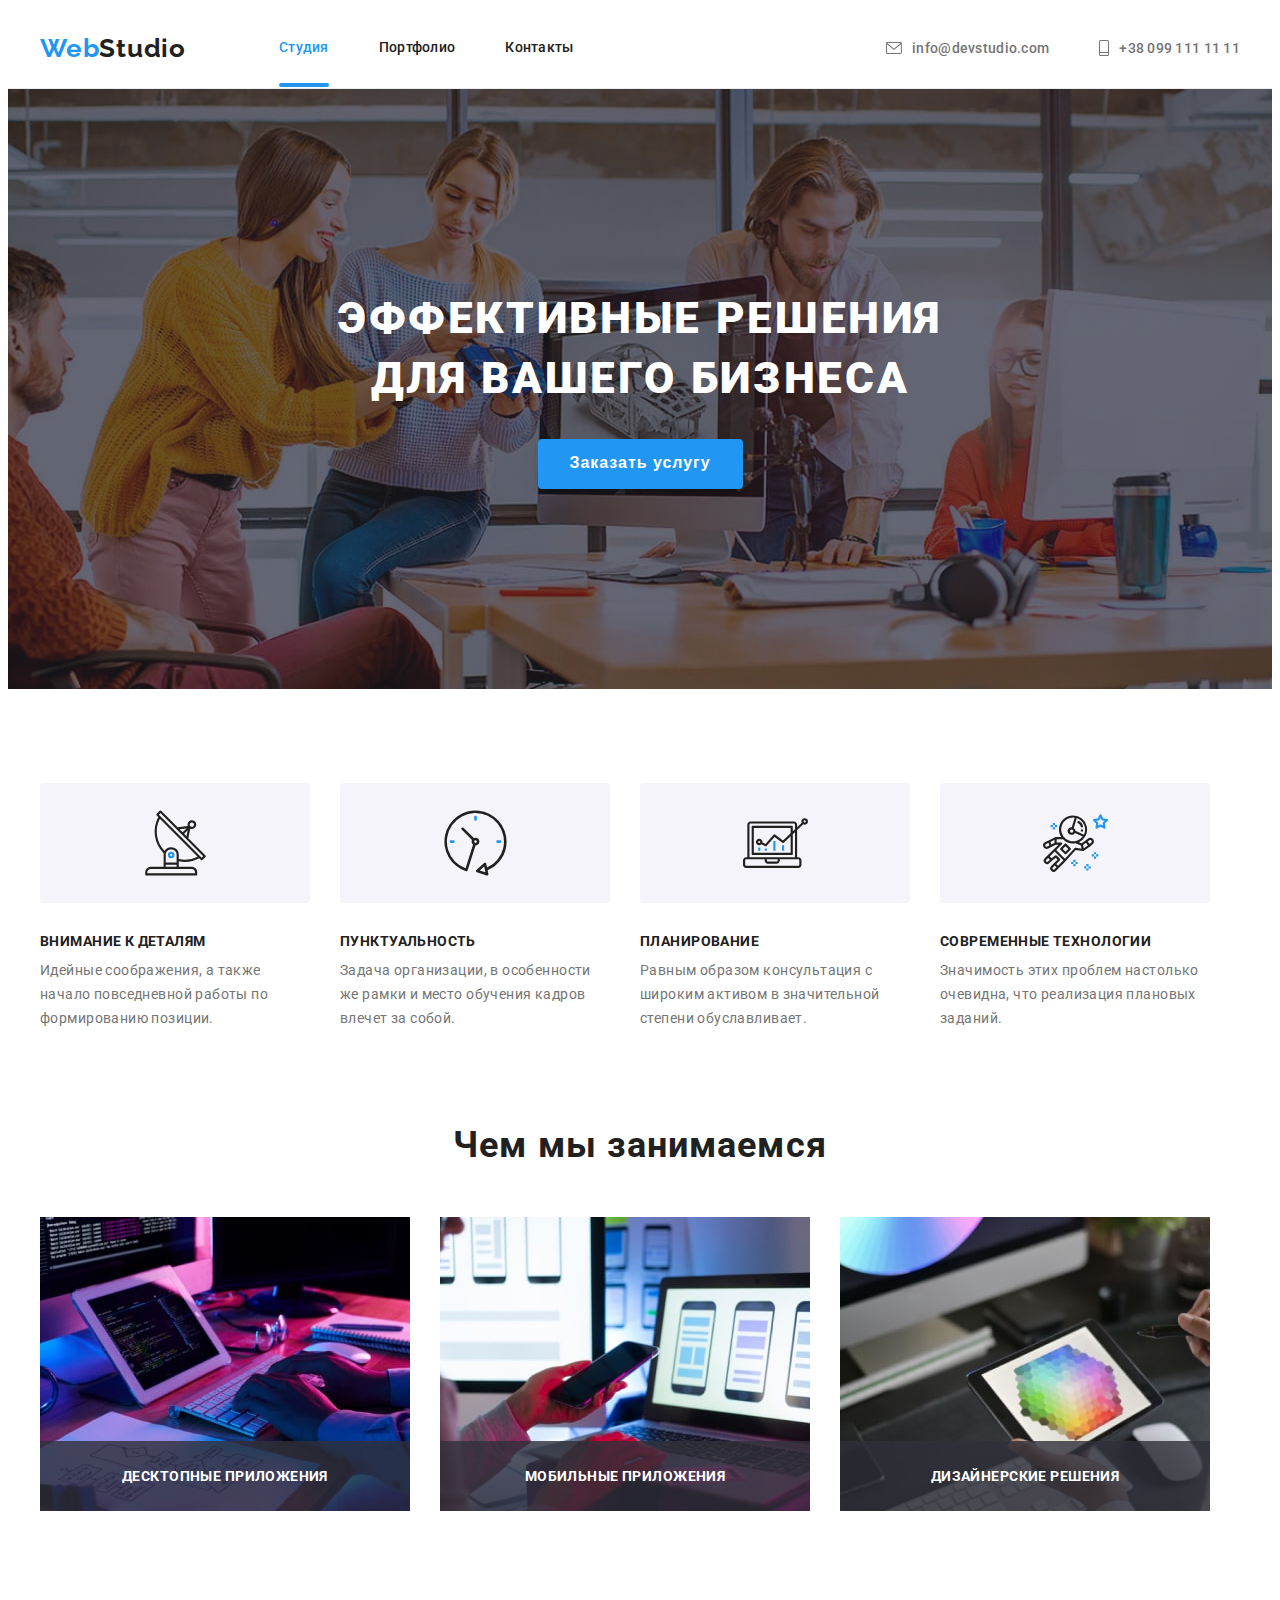
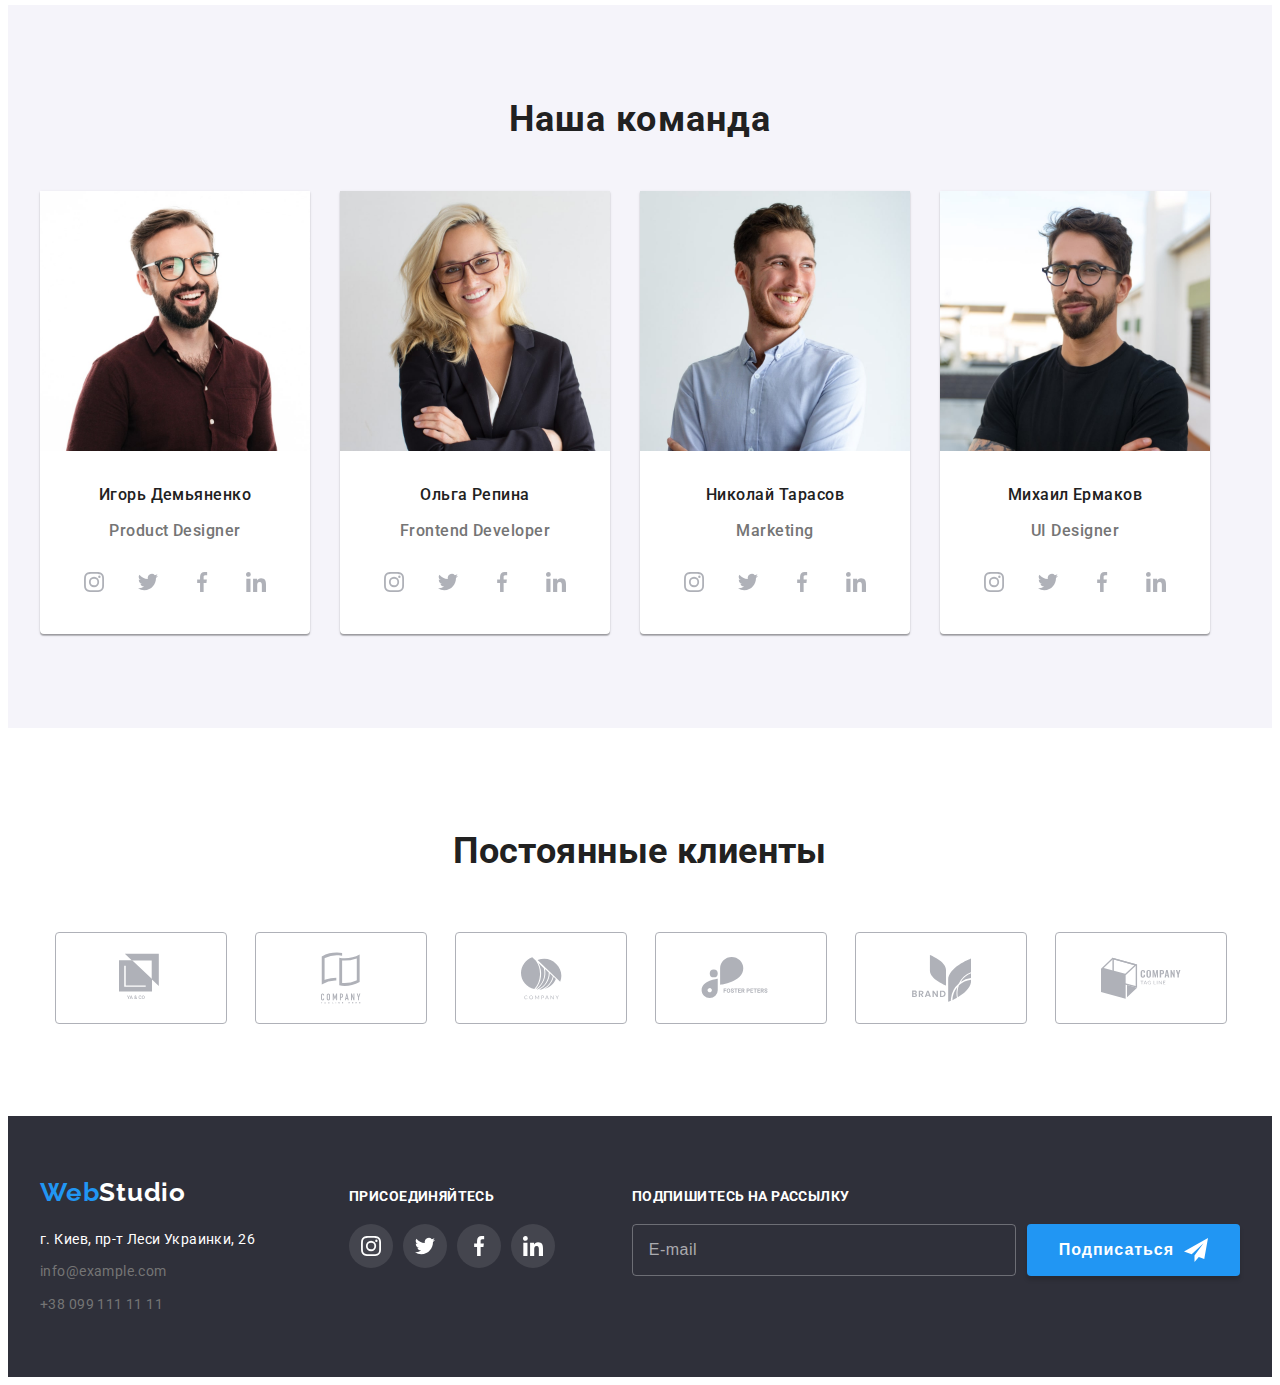
==== index.html @ 2a865096 "Initial commit" ====
<!DOCTYPE html>
<html lang="ru">

<head>
    <meta charset="UTF-8">
    <meta name="viewport" content="width=device-width, initial-scale=1.0">
    <title>WebStudio</title>
    <link rel="icon" type="image/png" href="./img/ico/WebStu.png" />
    <link rel="stylesheet" href="https://cdnjs.cloudflare.com/ajax/libs/modern-normalize/1.0.0/modern-normalize.min.css"
        integrity="sha512-ISS7cAi1PEhQ8jnbJpJZMd29NlhNj4AWYyLOSp2CE/CsHxTCu+r+t0D2yoJudVrd0/8fTVPUVDzY5Tvli75u/g=="
        crossorigin="anonymous" />
    <link rel="preconnect" href="https://fonts.gstatic.com">
    <link
        href="https://fonts.googleapis.com/css2?family=Raleway:wght@700&family=Roboto:wght@400;500;700;900&display=swap"
        rel="stylesheet">
    <!-- <link rel="stylesheet" href="./css/stylex.css"> -->
    <link rel="stylesheet" href="./css/main.min.css">
        
</head>
<body>
    <!--шапка-->
    <header class="header">
        <div class="container">
            <nav class="navigation">
                
                    <a lang="en" class="logotype" href="https://mark4titan.github.io/goit-markup-hw-05/" target="_blank"> <span class="accent">Web</span>Studio</a>
                

                <ul class="navigation-list lists-without-dots">
                    <li class="navigation-list-item"><a class="nav accent" href="index.html"> Студия</a></li>
                    <li class="navigation-list-item"><a class="nav" href="portfolio.html"> Портфолио </a></li>
                    <li class="navigation-list-item"><a class="nav" href="contacts.html">Контакты</a></li>
                </ul>
            </nav>
            
            <ul class="contact-list lists-without-dots">

                <li class="contact-item">
                    <a class="nav contact-list-link" href="mailto:info@devstudio.com">
                    <svg width="16" height="12" class="icon-envelope">
                                    <use href="./img/sprite.svg#envelope"></use>
                                </svg>
                    info@devstudio.com 
                </a> 
                </li>                

                <li class="contact-item">
                    <a class="nav contact-list-link" href="tel:+380991111111">
                    <svg width="10" height="16" class="icon-Vector">
                                    <use href="./img/sprite.svg#Vector"></use>
                                </svg>
                    +38 099 111 11 11 
                    </a> 
                </li>

            </ul>
        </div>
    </header>

    <main>

        <!--hero-->     
            <section class="hero">
                <div class="container">
            
                    <div class="hero-board">
                        <h1 class="hero-title">Эффективные решения<br> для вашего бизнеса</h1>
                        <button class="hero-button" type="button" data-modal-open>Заказать услугу</button>
                    </div>
            
                </div>
            </section>

        <!--benefits-->        
        <section class="section-advantages">
            <div class="container">

             <!-- заголовок-->            
            <h2 class="title-advantages"> преимущества</h2>   

           
            <ul class="advantages-list lists-without-dots">
                <li class="advantages-item">
                    <div class="ico-advantages">
                        <svg width="65" height="70" class="social-list-icon">
                            <use href="./img/sprite.svg#antenna"></use>
                        </svg></div> 
                    <h3 class="advantages-title-item">Внимание к деталям</h3> 
                    <p class="advantages-paragraph-item">Идейные соображения, а также начало повседневной работы по формированию позиции. </p>
                </li>
                <li class="advantages-item">
                    <div class="ico-advantages">
                        <svg width="65" height="70" class="social-list-icon">
                            <use href="./img/sprite.svg#clock"></use>
                        </svg></div> 
                    <h3 class="advantages-title-item">Пунктуальность</h3> 
                    <p class="advantages-paragraph-item">Задача организации, в особенности же рамки и место обучения кадров влечет за собой. </p>
                </li>
                <li class="advantages-item">
                    <div class="ico-advantages">
                        <svg width="65" height="70" class="social-list-icon">
                            <use href="./img/sprite.svg#diagram"></use>
                        </svg></div>    
                    <h3 class="advantages-title-item">Планирование</h3> 
                    <p class="advantages-paragraph-item">Равным образом консультация с широким активом в значительной степени обуславливает. </p>
                </li>
                <li class="advantages-item">
                    <div class="ico-advantages">
                        <svg width="65" height="70" class="social-list-icon">
                            <use href="./img/sprite.svg#astronaut"></use>
                        </svg></div> 
                    <h3 class="advantages-title-item">Современные технологии</h3> 
                    <p class="advantages-paragraph-item">Значимость этих проблем настолько очевидна, что реализация плановых заданий. </p>
                </li>
            </ul>
            </div>
        </section>

        <!--Чем мы занимаемся-->
        <section class="section-do">
            <div class="container">
            <h2  class="title-do do"> Чем мы занимаемся </h2>
            
            <ul class="do-list lists-without-dots">
                
                <li class="do-item"> 
                    <div class="signature">
                        <img class="do-item-img" src="./img/work/box1.jpg" alt="проектирования структуры" width="370" height="294"> 
                            
                        <div class="signature-text">
                            <p class="signature-paragraph">Десктопные приложения</p>
                        </div>
                    </div>
                </li>
                
                <li class="do-item"> 
                    <div class="signature">
                        <img class="do-item-img" src="./img/work/box2.jpg" alt="оптимизация под все платформы" width="370" height="294"> 
                            
                        <div class="signature-text">
                            <p class="signature-paragraph">Мобильные приложения</p>
                        </div>
                    </div>
                </li>
                
                <li class="do-item"> 
                    <div class="signature">
                        <img class="do-item-img" src="./img/work/box3.jpg" alt="подбор стиля" width="370" height="294"> 
                            
                        <div class="signature-text">
                            <p class="signature-paragraph">Дизайнерские решения</p>
                        </div>
                    </div>
                </li>
            </ul>
            </div>
        </section>

        

        <!--команда-->
        <section class="section-team "> 
           <div class="container">
           <h2 class="title-team do"> Наша команда </h2> 
           <ul class="team-list lists-without-dots">
                <li class="team-item"> <img src="./img/supervisors/product-designer.jpg" alt="Игорь Демьяненко" width="270" height="260">
                    <div class="wrapper">
                        <h3 class="text team-title">Игорь Демьяненко</h3> 
                        <p class="text team-paragraph-item"> Product Designer  </p>

                        <ul class="connection-list lists-without-dots">

                                <li class="connection-itam">
                                    <a class="connection-ico" href="#">
                                    <svg width="20" height="20" class="social-list-icon">
                                    <use href="./img/sprite.svg#instagram"></use></svg></a>
                                </li>
                            
                                <li class="connection-itam">
                                    <a class="connection-ico" href="#">
                                    <svg width="20" height="20" class="social-list-icon">
                                    <use href="./img/sprite.svg#twitter"></use></svg></a>
                                </li>
                            
                                <li class="connection-itam">
                                    <a class="connection-ico" href="#">
                                    <svg width="20" height="20" class="social-list-icon">
                                    <use href="./img/sprite.svg#facebook"></use></svg></a>
                                </li>
                            
                                <li class="connection-itam">
                                    <a class="connection-ico" href="#">
                                    <svg width="20" height="20" class="social-list-icon">
                                    <use href="./img/sprite.svg#linkedin"></use></svg></a>
                                </li>

                            </ul>

                    </div>
                </li>
                <li class="team-item"> <img src="./img/supervisors/frontend-developer.jpg" alt="Ольга Репина" width="270" height="260">
                    <div class="wrapper">
                        <h3 class="text team-title">Ольга Репина</h3> 
                        <p class="text team-paragraph-item">Frontend Developer </p>

                        <ul class="connection-list lists-without-dots">

                                <li class="connection-itam">
                                    <a class="connection-ico" href="#">
                                    <svg width="20" height="20" class="social-list-icon">
                                    <use href="./img/sprite.svg#instagram"></use></svg></a>
                                </li>
                            
                                <li class="connection-itam">
                                    <a class="connection-ico" href="#">
                                    <svg width="20" height="20" class="social-list-icon">
                                    <use href="./img/sprite.svg#twitter"></use></svg></a>
                                </li>
                            
                                <li class="connection-itam">
                                    <a class="connection-ico" href="#">
                                    <svg width="20" height="20" class="social-list-icon">
                                    <use href="./img/sprite.svg#facebook"></use></svg></a>
                                </li>
                            
                                <li class="connection-itam">
                                    <a class="connection-ico" href="#">
                                    <svg width="20" height="20" class="social-list-icon">
                                    <use href="./img/sprite.svg#linkedin"></use></svg></a>
                                </li>

                            </ul>
                            
                    </div>
                </li>
                <li class="team-item"> <img src="./img/supervisors/mar-keting.jpg" alt="Николай Тарасов" width="270" height="260">
                    <div class="wrapper">
                        <h3 class="text team-title">Николай Тарасов</h3> 
                        <p class="text team-paragraph-item">Marketing </p>

                        <ul class="connection-list lists-without-dots">

                                <li class="connection-itam">
                                    <a class="connection-ico" href="#">
                                    <svg width="20" height="20" class="social-list-icon">
                                    <use href="./img/sprite.svg#instagram"></use></svg></a>
                                </li>
                            
                                <li class="connection-itam">
                                    <a class="connection-ico" href="#">
                                    <svg width="20" height="20" class="social-list-icon">
                                    <use href="./img/sprite.svg#twitter"></use></svg></a>
                                </li>
                            
                                <li class="connection-itam">
                                    <a class="connection-ico" href="#">
                                    <svg width="20" height="20" class="social-list-icon">
                                    <use href="./img/sprite.svg#facebook"></use></svg></a>
                                </li>
                            
                                <li class="connection-itam">
                                    <a class="connection-ico" href="#">
                                    <svg width="20" height="20" class="social-list-icon">
                                    <use href="./img/sprite.svg#linkedin"></use></svg></a>
                                </li>

                            </ul>
                            
                    </div>
                </li>
                <li class="team-item"> <img src="./img/supervisors/ui-designer.jpg" alt="Михаил Ермаков" width="270" height="260">
                    <div class="wrapper">
                        <h3 class="text team-title">Михаил Ермаков</h3> 
                        <p class="text team-paragraph-item">UI Designer </p>

                        <ul class="connection-list lists-without-dots">

                                <li class="connection-itam">
                                    <a class="connection-ico" href="#">
                                    <svg width="20" height="20" class="social-list-icon">
                                    <use href="./img/sprite.svg#instagram"></use></svg></a>
                                </li>
                            
                                <li class="connection-itam">
                                    <a class="connection-ico" href="#">
                                    <svg width="20" height="20" class="social-list-icon">
                                    <use href="./img/sprite.svg#twitter"></use></svg></a>
                                </li>
                            
                                <li class="connection-itam">
                                    <a class="connection-ico" href="#">
                                    <svg width="20" height="20" class="social-list-icon">
                                    <use href="./img/sprite.svg#facebook"></use></svg></a>
                                </li>
                            
                                <li class="connection-itam">
                                    <a class="connection-ico" href="#">
                                    <svg width="20" height="20" class="social-list-icon">
                                    <use href="./img/sprite.svg#linkedin"></use></svg></a>
                                </li>

                            </ul>
                            
                    </div>
                </li>
           </ul>
        </div>
        </section>
    </main>

    <!-- clients -->
    <section class="clients"> 
        <div class="container">
            <h2 class="container-title">Постоянные клиенты</h2>

            <ul class="container-list lists-without-dots">

                <li class="container-item">
                    <a class="container-link" href="#">
                        <svg width="44" height="50" class="icon-clients">
                            <use href="./img/sprite.svg#logo-1"></use>
                        </svg>
                    </a>
                </li>
                
                <li class="container-item">
                    <a class="container-link" href="#">
                        <svg width="40" height="52" class="icon-clients">
                            <use href="./img/sprite.svg#logo-2"></use>
                        </svg>
                    </a>
                </li>
                
                <li class="container-item">
                    <a class="container-link" href="#">
                        <svg width="41" height="43" class="icon-clients">
                            <use href="./img/sprite.svg#logo-3"></use>
                        </svg>
                    </a>
                </li>
                
                <li class="container-item">
                    <a class="container-link" href="#">
                        <svg width="80" height="42" class="icon-clients">
                            <use href="./img/sprite.svg#logo-4"></use>
                        </svg>
                    </a>
                </li>
                
                <li class="container-item">
                    <a class="container-link" href="#">
                        <svg width="59" height="47" class="icon-clients">
                            <use href="./img/sprite.svg#logo-5"></use>
                        </svg>
                    </a>
                </li>
                
                <li class="container-item">
                    <a class="container-link" href="#">
                        <svg width="80" height="45" class="icon-clients">
                            <use href="./img/sprite.svg#logo-6"></use>
                        </svg>
                    </a>
                </li>
                
            </ul>

        </div>

    </section>

    <!--footer-->
    <footer class="footer">
        <div class="container">
            <div class="footer-container">
            
                <div class="footer-address">
                    <a lang="en" class="logotype footer-logo" href="/" target="_blank"> <span class="accent">Web</span><span
                            class="logotype-footer">Studio</span></a>
                    
            
            
            
                    <address class="address-footer">г. Киев, пр-т Леси Украинки, 26</address>
            
            
                    <ul class="address-list lists-without-dots">
                        <li class="address-contact-item"><a class="link address-contact-link" href="mailto:info@example.com">info@example.com </a> </li>
                        <li class="address-contact-item"><a class="link address-contact-link" href="tel:+380991111111"> +38 099 111 11 11 </a> </li>
                    </ul>
                </div>

                

                <div class="footer-connection">
                    <h3 class="footer-title-connection">присоединяйтесь</h3>

                    <ul class="footer-connection-list lists-without-dots">
                        <li class="footer-connection-itam">
                            <a class="footer-connection-ico" href="#">
                                <svg width="20" height="20" class="social-list-icon">
                                    <use href="./img/sprite.svg#instagram"></use>
                                </svg></a>
                        </li>
                        
                        <li class="footer-connection-itam">
                            <a class="footer-connection-ico" href="#">
                                <svg width="20" height="20" class="social-list-icon">
                                    <use href="./img/sprite.svg#twitter"></use>
                                </svg></a>
                        </li>
                        
                        <li class="footer-connection-itam">
                            <a class="footer-connection-ico" href="#">
                                <svg width="20" height="20" class="social-list-icon">
                                    <use href="./img/sprite.svg#facebook"></use>
                                </svg></a>
                        </li>
                        
                        <li class="footer-connection-itam">
                            <a class="footer-connection-ico" href="#">
                                <svg width="20" height="20" class="social-list-icon">
                                    <use href="./img/sprite.svg#linkedin"></use>
                                </svg></a>
                        </li>

                    </ul>
                </div>

                <!-- submit -->
                <form name="submit-box" class="box-send">
                    <h2 class="submit-text">Подпишитесь на рассылку</h2>
                    <div class="form-box">

                        <input type="email" name="email" id="email" placeholder="E-mail" class="mail-in" required />
                        <label for="email" class="submit-label"></label>

                        <button type="submit" class="button-send">Подписаться
                            <svg width="24" height="24" class="submit-icon">
                                <use href="./img/sprite.svg#icon-send"></use>
                            </svg>
                        </button>

                    </div>
                </form>

                
            </div>
    
        </div>
    </footer>

    <!-- modal -->
    <div class="backdrop is-hidden" data-modal>
        <div class="modal-window">
            <button type="button" class="modal-close" data-modal-close>
                <svg width="18" height="18">
                    <use href="./img/sprite.svg#close-black">
                    </use>
                </svg>
            </button>

            <form name="form-modal" class="form-modal">
                <b class="modal-text">Оставьте свои данные, мы вам перезвоним</b>
                <div class="inputs-data">
                    <input type="text" name="name" id="name" class="form-input" required />
                    <label for="name" class="form-label">Имя</label>
                    <svg width="12" height="12" class="form-ico">
                        <use href="./img/sprite.svg#icon-person"></use>
                    </svg>
                </div>

                <div class="inputs-data">
                    <input type="tel" name="tel" id="tel" class="form-input" required pattern="[0-9]{10,12}"/>
                    <label for="tel" class="form-label">Телефон</label>
                    <svg width="13" height="13" class="form-ico">
                        <use href="./img/sprite.svg#icon-tel-black"></use>
                    </svg>
                </div>

                <div class="inputs-data">
                    <input type="email" name="email-modal" id="email-data" class="form-input" required />
                    <label for="email-data" class="form-label">Почта</label>
                    <svg width="15" height="12" class="form-ico">
                        <use href="./img/sprite.svg#icon-email-black"></use>
                    </svg>
                </div>

                <div class="form-coment">
                    <label for="coment" class="coment-label">Комментарий</label>
                    <textarea name="coment" id="coment" placeholder="Введите текст" class="coment"></textarea>
                </div>

                <div class="form-checkbox">
                    <input type="checkbox" name="consent" id="consent" class="in-checkbox" required />
                    <label for="consent" class="label-checkbox">Соглашаюсь с рассылкой и принимаю
                        <a href="" class="link-consent"> Условия договора</a></label>
                </div>
                
                <button type="submit" class="modal-button">Отправить</button>
            </form>



        </div>
    </div>


   

    <script src="./js/modal.js"></script> 


</body></html>
---- css/stylex.css ----
:root {
  --text-font: "Roboto", sans-serif;
  --title-font: "Raleway", sans-serif;
  --color-font-accent: #2196f3;
  --color-font-normal: #212121;
  --color-font-light: #ffffff;
  --color-font-gray: #757575;
  --bg-footer-color: #2f303a;
  --color-footer-text: rgba(255, 255, 255, 0.6);
  --animation: cubic-bezier(0.4, 0, 0.2, 1);
  --timing-animation: 250ms;
}
/*  */
body {
  font-family: var(--text-font);

  background-color: var(--white-text-bg-color);
  font-family: Roboto, sans-serif;
  letter-spacing: 0.03em;
  font-size: 14px;
  line-height: 1.714;
}

h1,
h2,
h3,
h4,
h5,
h6,
p {
  /* в параграфах і заголовках скидаємо марджен */
  margin: 0;
}

ul,
ol {
  /* в списках скидаємо відступи (зовнішні і внутрішні) */
  margin: 0;
  padding: 0;
}

img {
  /* усі зображення стали блоками */
  display: block;
  max-width: 100%;
  height: auto;
}

.link {
  /* нижня лінія */
  text-decoration: none;
  transition: var(--timing-animation) var(--animation);
}

.address {
  /* скидає італік */
  font-style: normal;
}

.container {
  /* основні параметри контейнера */
  width: 1200px;
  padding-left: 15px;
  padding-right: 15px;

  margin-right: auto;
  margin-left: auto;
}

.lists-without-dots {
  /* вимикає цяточки в списках */
  list-style: none;
}

/* ================== навігація IN ==================*/

.header .container,
.navigation {
  display: flex;
  align-items: center;
  text-align: left;
  justify-content: space-between;
}

.header {
  border-bottom: 1px solid #ececec;
}

.navigation-list .nav {
  transition: color var(--timing-animation) var(--animation);
}

.navigation-list .nav,
.contact-list .nav {
  padding-top: 32px;
  padding-bottom: 32px;
}

.navigation-list,
.contact-list {
  display: flex;
  align-items: center;
}

.contact-list {
  margin-left: auto;
}

.logotype {
  font-family: Raleway, cursive;
  font-family: var(--title-font);
  font-weight: 700;
  font-size: 26px;
  line-height: 1.192;
  letter-spacing: 0.03em;
  text-decoration: none;
  color: var(--color-font-normal);
  margin-right: 93px;
}

.navigation-list-item:not(:last-child) {
  margin-right: 50px;
}

.contact-item:not(:last-child) {
  margin-right: 50px;
}

.nav {
  font-weight: 500;
  font-size: 14px;
  line-height: 1.142;
  letter-spacing: 0.02em;
  text-decoration: none;
  color: var(--color-font-normal);
  transition: var(--timing-animation) var(--animation);
}

.contact-list-link {
  display: flex;
  align-items: center;
  color: var(--color-font-gray);
}

.address-contact-geolocation-link:hover,
.address-contact-geolocation-link:focus {
  color: var(--color-font-accent);
}

.accent {
  color: var(--color-font-accent);
}

.navigation-list .accent::after {
  left: 0;
  bottom: 0;
  content: "";
  display: block;
  width: 100%;
  height: 4px;
  background-color: var(--color-font-accent);
  position: absolute;
  border-radius: 2px;
}

.accent {
  position: relative;
}

.nav:hover,
.nav:focus {
  color: var(--color-font-accent);
}

.icon-envelope,
.icon-Vector {
  fill: currentColor;
  margin-right: 10px;
  display: inline-block;
}

/* ================== навігація OUT ==================*/

/* <!--hero  IN-->*/
.hero {
  background-size: cover;
  background-position: center;
  background-image: linear-gradient(
      rgba(47, 48, 58, 0.4),
      rgba(47, 48, 58, 0.4)
    ),
    url("../img/bg/hero-bg.jpg");
  max-width: 1600px;
  height: 600px;
  margin-left: auto;
  margin-right: auto;
  background-color: var(--bg-footer-color);
  text-align: center;
}

.hero-title {
  color: var(--color-font-light);
  font-weight: 900;
  font-size: 44px;
  text-align: center;
  letter-spacing: 0.06em;
  text-transform: uppercase;
  max-width: 700px;
  margin-bottom: 30px;
  line-height: 1.36;
}

.hero-button,
.button-send,
.modal-button {
  border: none;
  border-radius: 4px;
  padding: 10px 32px;
  min-width: 200px;
  min-height: 50px;
  text-align: center;
  color: var(--color-font-light);
  background-color: var(--color-font-accent);
  box-shadow: 0px 4px 4px rgba(0, 0, 0, 0.15);
  font-weight: 700;
  font-size: 16px;
  line-height: 1.842;
  letter-spacing: 0.06em;
  cursor: pointer;
  border: 1 solid var(--accent-color);

  transition: box-shadow var(--timing-animation) var(--animation);
  transition: color var(--timing-animation) var(--animation);
  transition: background-color var(--timing-animation) var(--animation);
}

.hero-button:hover,
.hero-button:focus,
.button-send:hover,
.button-send:focus,
.modal-button:hover,
.modal-button:focus {
  background: #188ce8;
  box-shadow: 0px 4px 4px rgba(0, 0, 0, 0.15);
  border-radius: 4px;
}
/* <!--hero  OUT-->*/

/*<!--<!--benefits-->  IN-->*/
.ico-advantages {
  border-radius: 4px;
  margin-bottom: 30px;
  background-color: #f5f4fa;
  justify-content: center;
  align-items: center;
  display: flex;
  width: 270px;
  height: 120px;
}

.section-advantages {
  padding-top: 94px;
}

.advantages-list {
  display: flex;
  /* align-items: center; */
  /* margin-left: auto; */
  /* margin-top: 94px; */
}

.advantages-item:not(:last-child) {
  margin-right: 30px;
}

.advantages-item {
  width: 270px;
  /* height: 100px; */
}

.title-advantages {
  font-size: 0px;
}
.advantages-title-item {
  font-weight: 700;
  font-size: 14px;
  line-height: 1.142;
  text-transform: uppercase;
  color: var(--color-font-normal);
  margin-bottom: 10px;
}

.advantages-paragraph-item {
  /* width: 270px; */
  /* height: 75px; */
  color: var(--color-font-gray);

  font-style: normal;
  font-weight: normal;
  font-size: 14px;
  line-height: 1.714;

  letter-spacing: 0.03em;
}

/*<!--<!--benefits-->  OUT-->*/

/*<!--Чем мы занимаемся  IN-->*/

.connection-list {
  display: flex;
  justify-content: center;
  margin-top: 16px;
}

.connection-itam {
  width: 44px;
  height: 44px;
  border-radius: 50%;
}

.connection-ico {
  width: 44px;
  height: 44px;
  border-radius: 50%;
  display: flex;
  align-items: center;
  justify-content: center;
  fill: #afb1b8;

  transition: background-color var(--timing-animation) var(--animation);
}

.connection-itam:not(:last-child) {
  margin-right: 10px;
}

.social-list-icon {
  transition: var(--timing-animation) var(--animation);
}

.connection-ico:hover .social-list-icon,
.connection-ico:focus .social-list-icon {
  fill: var(--color-font-light);
}

.connection-ico:hover,
.connection-ico:focus {
  background-color: var(--color-font-accent);
}

.section-do {
  padding-top: 94px;
  padding-bottom: 94px;
}

.title-do {
  margin-bottom: 50px;
}
/*  */
.do-list {
  display: flex;
  align-items: center;
}

.title-team {
  margin-bottom: 50px;
}

.do {
  font-weight: 700;
  font-size: 36px;
  text-align: center;
  letter-spacing: 0.03em;
  color: var(--color-font-normal);
  margin-bottom: 50px;
  line-height: 1.16;
}

.do-item:not(:last-child) {
  margin-right: 30px;
}
.signature {
  position: relative;
}

.signature-text {
  position: absolute;
  width: 100%;
  bottom: 0;
  text-align: center;
  padding: 27px 0;
  background: rgba(47, 48, 58, 0.8);
}

.signature-paragraph {
  margin-bottom: 0;
  line-height: 16px;
  text-align: center;
  font-weight: 700;
  color: var(--color-font-light);
  text-transform: uppercase;
}

.section-team {
  background-color: #f5f4fa;
  padding-top: 94px;
  padding-bottom: 94px;
}

.team-title,
.team-paragraph-item {
  text-align: center;
}

.team-list {
  display: flex;
  flex-wrap: wrap;
}

.team-item:not(:last-child) {
  align-items: center;
  margin-right: 30px;
}

.team-item {
  box-shadow: 0px 1px 3px rgba(0, 0, 0, 0.12), 0px 1px 1px rgba(0, 0, 0, 0.14),
    0px 2px 1px rgba(0, 0, 0, 0.2);
  border-radius: 0px 0px 4px 4px;
  width: 270px;
  background-color: var(--color-font-light);
}

.wrapper {
  padding: 30px 0;
  text-align: center;
}

.text {
  font-weight: 500;
  font-size: 16px;
  letter-spacing: 0.03em;
}

.team-title {
  color: var(--color-font-normal);
}

.team-paragraph-item {
  color: var(--color-font-gray);
  margin-top: 9px;
}

/*<!--Чем мы занимаемся  OUT-->*/

/*<!--Filters IN-->*/
.list-button {
  margin-bottom: 50px;
  display: flex;
  justify-content: center;
}

.button-caption {
  border: none;
  padding: 6px 22px;
  border-radius: 4px;
  font-family: inherit;
  font-weight: 500;
  font-size: 16px;
  line-height: 1.625;
  letter-spacing: inherit;
  color: var(--title-font);
  background-color: #f5f4fa;
  cursor: pointer;

  transition: background-color var(--timing-animation) var(--animation),
    color var(--timing-animation) var(--animation),
    box-shadow var(--timing-animation) var(--animation);
}

.button-caption:hover,
.button-caption:focus {
  border: none;
  color: var(--color-font-light);
  background-color: var(--color-font-accent);

  box-shadow: 0px 3px 1px rgba(0, 0, 0, 0.1), 0px 1px 2px rgba(0, 0, 0, 0.08),
    0px 2px 2px rgba(0, 0, 0, 0.12);
}

.button-caption-items:not(:last-child) {
  margin-right: 8px;
}

.models-lis {
  display: flex;
  flex-wrap: wrap;
}

.models-title-item {
  font-weight: 700;
  font-size: 18px;
  line-height: 2;
  letter-spacing: 0.06em;
  color: var(--color-font-normal);
  margin-bottom: 4px;
}

.models-paragraph-item {
  font-weight: 400;
  font-size: 16px;
  line-height: 1.875;
  letter-spacing: 0.03em;
  color: var(--color-font-gray);
  margin: 0;
}

.href-item {
  font-weight: 700;
  font-size: 18px;
  letter-spacing: 0.06em;
  text-decoration: none;
  color: var(--color-font-normal);
  /* background-color: violet; */
  border: 1px solid #eeeeee;
}

.href-item:focus,
.href-item:hover {
  box-shadow: 0px 1px 1px rgba(0, 0, 0, 0.12), 0px 4px 4px rgba(0, 0, 0, 0.06),
    1px 4px 6px rgba(0, 0, 0, 0.16);
}

.models-box {
  position: relative;
  overflow: hidden;
}

.text-paragraf {
  font-size: 18px;
  line-height: 1.556;
  color: #ffffff;
}

.text-slider {
  position: absolute;
  transition: transform var(--timing-animation) var(--animation);
  transform: translateY(100%);
  z-index: -1;

  top: 0;
  left: 0;
  width: 100%;
  height: 100%;
  padding: 63px 24px;

  background: rgba(33, 150, 243, 0.9);
}

.models-list {
  display: flex;
  flex-wrap: wrap;
}

.models-item {
  display: flex;
  /* border: 1px solid #eeeeee; */
  width: 370px;
  margin-right: 30px;
  margin-bottom: 30px;
  background: var(--color-font-light);
  box-sizing: border-box;

  transition: box-shadow var(--timing-animation) var(--animation);
}

.models-item:nth-child(3n + 3) {
  margin-right: 0;
}

.models-item:nth-last-child(n + 4) {
  margin-bottom: 30px;
}

.href-item:hover .text-slider,
.href-item:focus .text-slider {
  transform: translateY(0);
  z-index: 1;
}

.text-card {
  padding: 20px 24px;
}

.clients .container {
  padding: 94px 0px;
}

.container-title {
  margin-bottom: 50px;
  color: var(--color-font-normal);
  font-weight: 700;
  font-size: 36px;
  line-height: 1.16;
  text-align: center;
}

.container-list {
  display: flex;
  justify-content: center;
}

.container-item:not(:last-child) {
  margin-right: 30px;
}

.container-item {
  width: 170px;
  height: 90px;
}

.container-link {
  border: 1px solid #afb1b8;
  border-radius: 4px;
  align-items: center;
  justify-content: center;
  display: flex;
  width: 100%;
  height: 100%;
  fill: #afb1b8;
  transition: fill var(--timing-animation) var(--animation);
}

.container-link:hover,
.container-link:focus,
.modal-close:hover,
.modal-close:focus {
  fill: var(--color-font-accent);
  border-color: var(--color-font-accent);
}

/*<!--Filters  OUT-->*/

/*<!--footer IN-->*/
.address-footer {
  margin-bottom: 8px;
  color: var(--color-font-light);
  font-weight: 400;
  font-style: normal;
}

.footer-contact {
  margin-right: 70px;
}

.filters-section {
  padding-top: 94px;
  padding-bottom: 94px;
}

.logotype-footer {
  color: var(--color-font-light);
}

.hero-board {
  padding: 200px 252px;
  text-align: center;
}

.contact {
  font-weight: 500;
  font-style: normal;
}

.address-contact-geolocation-link {
  color: var(--color-font-light);
  font-style: normal;
}

.address-contact-geolocation-link:focus {
  color: var(--color-font-accent);
}

.footer {
  border-top: 1px solid var(--bg-footer-color);
  background-color: var(--bg-footer-color);
  padding-bottom: 60px;
  padding-top: 60px;
}

.footer-container {
  display: flex;
  align-items: baseline;
}

.footer-logo {
  display: inline-block;
  margin-bottom: 20px;
}

.address-contact-link {
  font-weight: normal;
  color: var(--color-font-gray);
  padding: 0;
  display: inline-block;
  transition: var(--timing-animation) var(--animation);
}

.address-contact-link:hover,
.address-contact-link:focus {
  color: var(--color-font-accent);
}

.address-list .address-contact-item + .address-contact-item {
  margin-top: 9px;
}

.footer-address {
  margin-right: 70px;
}

.footer-title-connection {
  margin-bottom: 20px;
  font-weight: 700;
  color: var(--color-font-light);
  font-size: 14px;
  line-height: 1.142;
  letter-spacing: 0.03em;
  text-transform: uppercase;
}

.footer-connection-list {
  display: flex;
  justify-content: center;
}

.footer-connection-itam:not(:last-child) {
  margin-right: 10px;
}

.footer-connection-itam {
  width: 44px;
  height: 44px;
}

.footer-connection-ico {
  align-items: center;
  justify-content: center;
  background: rgba(255, 255, 255, 0.1);
  display: flex;
  border-radius: 50%;
  fill: var(--color-font-light);
  width: 100%;
  height: 100%;
  transition: var(--timing-animation) var(--animation);
}

.footer-connection-ico:hover,
.footer-connection-ico:focus {
  background-color: var(--color-font-accent);
}

/*<!--footer OUT-->*/

/* <!-- modal IN --> */
.backdrop {
  position: fixed;
  top: 0;
  left: 0;
  width: 100%;
  height: 100%;
  background-color: rgba(0, 0, 0, 0.2);
  transition: all var(--timing-animation) var(--animation);
}

.is-hidden {
  opacity: 0;
  visibility: hidden;
  pointer-events: none;
}

.modal-window {
  position: absolute;
  min-width: 528px;
  min-height: 581px;
  left: 50%;
  top: 50%;
  transform: translate(-50%, -50%);
  background: var(--color-font-light);
  box-shadow: 0px 1px 3px rgba(0, 0, 0, 0.12), 0px 1px 1px rgba(0, 0, 0, 0.14),
    0px 2px 1px rgba(0, 0, 0, 0.2);
  border-radius: 4px;

  transition: all var(--timing-animation) var(--animation);
  transform: translate(-50%, -50%) scale(1);
}

.is-hidden .modal-window {
  transform: translate(-50%, -50%) scale(0.6);
}

.modal-close {
  display: flex;
  align-items: center;
  position: absolute;
  top: 8px;
  right: 8px;
  width: 30px;
  height: 30px;
  background: transparent;
  border: 1px solid rgba(0, 0, 0, 0.1);
  border-radius: 50%;
  cursor: pointer;

  border-color: rgba(0, 0, 0, 0.1);

  transition: all var(--timing-animation) var(--animation);
}

.form-modal {
  padding: 40px;
}

.form-modal .inputs-data {
  position: relative;
}

.inputs-data {
  margin-bottom: 28px;
}

.modal-text {
  font-weight: bold;
  font-size: 20px;
  line-height: 1.15;
  text-align: center;
  letter-spacing: 0.03em;
  color: var(--color-font-normal);
  display: block;
  margin-bottom: 30px;
}

.modal-text {
  margin-bottom: 28px;
}

.form-input,
.coment {
  width: 100%;
  height: 40px;
  border: 1px solid rgba(33, 33, 33, 0.2);
  border-radius: 4px;
}

.form-input {
  position: relative;
  padding-left: 42px;
  transition: border var(--timing-animation) var(--animation);
}

.form-input:focus,
.coment:focus {
  outline: none;
  border: 1px solid var(--color-font-accent);
}

.form-input,
.coment {
  width: 100%;
  height: 40px;
  border: 1px solid rgba(33, 33, 33, 0.2);
  border-radius: 4px;
}

.form-input:focus ~ .form-ico {
  fill: var(--color-font-accent);
}

.form-ico {
  position: absolute;
  top: 50%;
  left: 15px;
  transform: translateY(-50%);
}

.form-label,
.coment-label {
  position: absolute;
  top: 0;
  left: 0;
  transform: translateY(-18px);
  font-weight: normal;
  font-size: 12px;
  line-height: 1.167;
  letter-spacing: 0.01em;
}

.form-coment {
  position: relative;
  margin-bottom: 20px;
}

.coment {
  height: 120px;
  resize: none;
  padding: 12px 16px;
  transition: border var(--timing-animation) var(--animation);
}

.coment::placeholder {
  font-weight: normal;
  font-size: 14px;
  line-height: 1.14;
  letter-spacing: 0.01em;
  color: rgba(117, 117, 117, 0.5);
}

.form-checkbox {
  position: relative;
  display: flex;
  align-items: center;
  margin-bottom: 30px;
}

.in-checkbox {
  position: absolute !important;
  clip: rect(1px 1px 1px 1px);
  clip: rect(1px, 1px, 1px, 1px);
  padding: 0 !important;
  border: 0 !important;
  height: 1px !important;
  width: 1px !important;
  overflow: hidden;
}

.label-checkbox {
  display: inline-block;
  font-weight: normal;
  font-size: 14px;
  line-height: 1.71;
  letter-spacing: 0.03em;
  margin-left: 35px;
}

.label-checkbox::after {
  position: absolute;
  top: 50%;
  left: 13px;
  transform: translateY(-50%);
  content: "";
  display: inline-block;
  width: 16px;
  height: 15px;
  border: 2px solid var(--color-font-normal);
  border-radius: 2px;
  transition: all var(--timing-animation) var(--animation);
}

.in-checkbox:checked + .label-checkbox::after {
  border-color: var(--color-font-accent);
  background-color: var(--color-font-accent);
  background-image: url(../img/ico/check.svg);
  background-size: contain;
  background-position: center;
  background-origin: border-box;
}

.in-checkbox:checked:focus + .label-checkbox::after {
  box-shadow: 0px 1px 3px rgba(0, 0, 0, 0.12), 0px 1px 1px rgba(0, 0, 0, 0.14),
    0px 2px 1px rgba(0, 0, 0, 0.2);
}

.in-checkbox:focus:not(:checked) + .label-checkbox::after {
  border-color: var(--color-font-accent);
}

.link-consent {
  margin-top: 0;
  margin-bottom: 0;
  font-style: normal;
  color: var(--color-font-accent);
}

.modal-button {
  display: flex;
  margin-left: auto;
  margin-right: auto;
}
.modal-button:hover,
.modal-button:focus {
  box-shadow: 0px 1px 3px rgba(0, 0, 0, 0.12), 0px 1px 1px rgba(0, 0, 0, 0.14),
    0px 2px 1px rgba(0, 0, 0, 0.2);
}

/* <!-- modal Out --> */

/*  <!-- submit IN --> */
.box-send {
  margin-left: auto;
}

.box-send .form-box {
  display: flex;
  position: relative;
}

.submit-text {
  margin-bottom: 20px;
  margin-top: 0px;
  font-weight: bold;
  font-size: 14px;
  line-height: 1.14;
  letter-spacing: 0.03em;
  text-transform: uppercase;
  color: var(--color-font-light);
}

.mail-in {
  padding: 15px 16px;
  margin-right: 11px;
  width: 350px;
  border: 1px solid rgba(255, 255, 255, 0.3);
  border-radius: 4px;
  background-color: transparent;
  color: var(--color-font-light);
  font-weight: normal;
  font-size: 16px;
  line-height: 1.25;
  transition: box-shadow var(--timing-animation) var(--animation);
}

.mail-in:hover,
.mail-in:focus {
  border: 1px solid var(--color-font-accent);
}

.button-send {
  display: flex;
  align-items: center;
  justify-content: center;
}

.submit-icon {
  margin-left: 10px;
  fill: var(--color-font-light);
}

/* .mail-in:focus,
.button-send:focus {
  box-shadow: 0px 4px 4px rgba(0, 0, 0, 0.15);
} */

.mail-in::placeholder {
  font-weight: normal;
  font-size: 16px;
  line-height: 1.25;
  letter-spacing: 0.03em;
  color: rgba(255, 255, 255, 0.6);
}

.modal-button {
  padding: 10px 55px;
}

.button-mailing {
  display: flex;
  padding: 10px 28px;

  align-items: center;
  justify-content: center;
  transition: box-shadow var(--timing-animation) var(--animation);
}

/*  <!-- submit OUT -->*/

.mail-in:-webkit-autofill,
.mail-in:-webkit-autofill:hover,
.mail-in:-webkit-autofill:focus {
  border: 1px solid var(--color-font-accent);
  -webkit-text-fill-color: var(--color-font-light);
  transition: background-color 5000s ease-in-out 0s;
  color: #275b6b;
}
---- css/main.min.css ----
:root{--text-font: "Roboto", sans-serif;--title-font: "Raleway", sans-serif;--color-font-accent: #2196f3;--color-font-normal: #212121;--color-font-light: #ffffff;--color-font-gray: #757575;--bg-footer-color: #2f303a;--color-footer-text: rgba(255, 255, 255, 0.6);--animation: cubic-bezier(0.4, 0, 0.2, 1);--timing-animation: 250ms}body{font-family:var(--text-font);background-color:var(--white-text-bg-color);font-family:Roboto, sans-serif;letter-spacing:0.03em;font-size:14px;line-height:1.714}h1,h2,h3,h4,h5,h6,p{margin:0}ul,ol{margin:0;padding:0}img{display:block;max-width:100%;height:auto}.link{text-decoration:none;-webkit-transition:var(--timing-animation) var(--animation);transition:var(--timing-animation) var(--animation)}.address{font-style:normal}.container{width:1200px;padding-left:15px;padding-right:15px;margin-right:auto;margin-left:auto}.lists-without-dots{list-style:none}.header .container,.navigation{display:-webkit-box;display:-ms-flexbox;display:flex;-webkit-box-pack:center;-ms-flex-pack:center;justify-content:center;text-align:left;-webkit-box-pack:justify;-ms-flex-pack:justify;justify-content:space-between;-webkit-box-align:center;-ms-flex-align:center;align-items:center}.clients .container{padding:94px 0px}.container-title{margin-bottom:50px;color:var(--color-font-normal);font-size:36px;font-weight:700;line-height:1.666;text-align:center}.container-list{display:-webkit-box;display:-ms-flexbox;display:flex;-webkit-box-pack:center;-ms-flex-pack:center;justify-content:center}.container-link{border:1px solid #afb1b8;border-radius:4px;-webkit-box-align:center;-ms-flex-align:center;align-items:center;display:-webkit-box;display:-ms-flexbox;display:flex;-webkit-box-pack:center;-ms-flex-pack:center;justify-content:center;width:100%;height:100%;fill:#afb1b8;-webkit-transition:fill var(--timing-animation) var(--animation);transition:fill var(--timing-animation) var(--animation)}.container-link:hover,.container-link:focus{fill:var(--color-font-accent);border-color:var(--color-font-accent)}.header{border-bottom:1px solid #ececec}.navigation-list .nav{-webkit-transition:color var(--timing-animation) var(--animation);transition:color var(--timing-animation) var(--animation)}.navigation-list .nav,.contact-list .nav{padding-top:32px;padding-bottom:32px}.navigation-list,.contact-list{display:-webkit-box;display:-ms-flexbox;display:flex;-webkit-box-align:center;-ms-flex-align:center;align-items:center}.nav{font-size:14px;font-weight:500;line-height:1.142;letter-spacing:0.02em;text-decoration:none;color:var(--color-font-normal);-webkit-transition:var(--timing-animation) var(--animation);transition:var(--timing-animation) var(--animation)}.nav:hover,.nav:focus{color:var(--color-font-accent)}.navigation-list .accent::after{left:0;bottom:0;content:"";display:block;width:100%;height:4px;background-color:var(--color-font-accent);position:absolute;border-radius:2px}.icon-envelope,.icon-Vector{fill:currentColor;margin-right:10px;display:inline-block}.hero{background-size:cover;background-position:center;background-image:-webkit-gradient(linear, left top, left bottom, from(rgba(47,48,58,0.4)), to(rgba(47,48,58,0.4))),url("../img/bg/hero-bg.jpg");background-image:linear-gradient(rgba(47,48,58,0.4), rgba(47,48,58,0.4)),url("../img/bg/hero-bg.jpg");max-width:1600px;height:600px;margin-left:auto;margin-right:auto;background-color:var(--bg-footer-color);text-align:center}.hero-title{color:var(--color-font-light);font-size:44px;font-weight:900;line-height:1.36;text-align:center;letter-spacing:0.06em;text-transform:uppercase;max-width:700px;margin-bottom:30px}.hero-board{padding:200px 252px;text-align:center}.ico-advantages{border-radius:4px;margin-bottom:30px;background-color:#f5f4fa;display:-webkit-box;display:-ms-flexbox;display:flex;-webkit-box-pack:center;-ms-flex-pack:center;justify-content:center;-webkit-box-align:center;-ms-flex-align:center;align-items:center;width:270px;height:120px}.section-advantages{padding-top:94px}.advantages-list{display:-webkit-box;display:-ms-flexbox;display:flex}.advantages-item{width:270px}.advantages-item:not(:last-child){margin-right:30px}.title-advantages{font-size:0px}.advantages-title-item{font-size:14px;font-weight:700;line-height:1.142;text-transform:uppercase;color:var(--color-font-normal);margin-bottom:10px}.advantages-paragraph-item{color:var(--color-font-gray);font-style:normal;font-weight:normal;font-size:14px;line-height:1.714;letter-spacing:0.03em}.connection-list{display:-webkit-box;display:-ms-flexbox;display:flex;-webkit-box-pack:center;-ms-flex-pack:center;justify-content:center;margin-top:16px}.connection-itam{width:44px;height:44px;border-radius:50%}.connection-itam:not(:last-child){margin-right:10px}.connection-ico{width:44px;height:44px;border-radius:50%;display:-webkit-box;display:-ms-flexbox;display:flex;-webkit-box-pack:center;-ms-flex-pack:center;justify-content:center;-webkit-box-align:center;-ms-flex-align:center;align-items:center;fill:#afb1b8;-webkit-transition:background-color var(--timing-animation) var(--animation);transition:background-color var(--timing-animation) var(--animation)}.connection-ico:hover .social-list-icon,.connection-ico:focus .social-list-icon{fill:var(--color-font-light)}.connection-ico:hover,.connection-ico:focus{background-color:var(--color-font-accent)}.social-list-icon{-webkit-transition:var(--timing-animation) var(--animation);transition:var(--timing-animation) var(--animation)}.contact-list{margin-left:auto}.navigation-list-item:not(:last-child){margin-right:50px}.contact-item:not(:last-child){margin-right:50px}.contact-list-link{display:-webkit-box;display:-ms-flexbox;display:flex;-webkit-box-align:center;-ms-flex-align:center;align-items:center;color:var(--color-font-gray)}.section-do{padding-top:94px;padding-bottom:94px}.title-do{margin-bottom:50px}.do-list{display:-webkit-box;display:-ms-flexbox;display:flex;-webkit-box-align:center;-ms-flex-align:center;align-items:center}.title-team{margin-bottom:50px}.do{font-size:36px;font-weight:700;line-height:1.162;text-align:center;letter-spacing:0.03em;color:var(--color-font-normal);margin-bottom:50px}.do-item:not(:last-child){margin-right:30px}.signature{position:relative}.signature-text{position:absolute;width:100%;bottom:0;text-align:center;padding:27px 0;background:rgba(47,48,58,0.8)}.signature-paragraph{margin-bottom:0;line-height:16px;text-align:center;font-weight:700;color:var(--color-font-light);text-transform:uppercase}.section-team{background-color:#f5f4fa;padding-top:94px;padding-bottom:94px}.team-title,.team-paragraph-item{text-align:center}.team-list{display:-webkit-box;display:-ms-flexbox;display:flex;-ms-flex-wrap:wrap;flex-wrap:wrap}.team-item{-webkit-box-shadow:0px 1px 3px rgba(0,0,0,0.12),0px 1px 1px rgba(0,0,0,0.14),0px 2px 1px rgba(0,0,0,0.2);box-shadow:0px 1px 3px rgba(0,0,0,0.12),0px 1px 1px rgba(0,0,0,0.14),0px 2px 1px rgba(0,0,0,0.2);border-radius:0px 0px 4px 4px;width:270px;background-color:var(--color-font-light)}.team-item:not(:last-child){-webkit-box-align:center;-ms-flex-align:center;align-items:center;margin-right:30px}.team-title{color:var(--color-font-normal)}.team-paragraph-item{color:var(--color-font-gray);margin-top:9px}.wrapper{padding:30px 0;text-align:center}.text{font-weight:500;font-size:16px;letter-spacing:0.03em}.models-lis{display:-webkit-box;display:-ms-flexbox;display:flex;-ms-flex-wrap:wrap;flex-wrap:wrap}.models-title-item{font-weight:700;font-size:18px;line-height:2;letter-spacing:0.06em;color:var(--color-font-normal);margin-bottom:4px}.models-paragraph-item{font-size:16px;font-weight:400;line-height:1.875;letter-spacing:0.03em;color:var(--color-font-gray);margin:0}.models-box{position:relative;overflow:hidden}.models-list{display:-webkit-box;display:-ms-flexbox;display:flex;-ms-flex-wrap:wrap;flex-wrap:wrap}.models-item{display:-webkit-box;display:-ms-flexbox;display:flex;width:370px;margin-right:30px;margin-bottom:30px;background:var(--color-font-light);-webkit-box-sizing:border-box;box-sizing:border-box;-webkit-transition:-webkit-box-shadow var(--timing-animation) var(--animation);transition:-webkit-box-shadow var(--timing-animation) var(--animation);transition:box-shadow var(--timing-animation) var(--animation);transition:box-shadow var(--timing-animation) var(--animation), -webkit-box-shadow var(--timing-animation) var(--animation)}.models-item:nth-child(3n+3){margin-right:0}.models-item:nth-last-child(n+4){margin-bottom:30px}.href-item{font-weight:700;font-size:18px;letter-spacing:0.06em;text-decoration:none;color:var(--color-font-normal);border:1px solid #eeeeee}.href-item:focus,.href-item:hover{-webkit-box-shadow:0px 1px 1px rgba(0,0,0,0.12),0px 4px 4px rgba(0,0,0,0.06),1px 4px 6px rgba(0,0,0,0.16);box-shadow:0px 1px 1px rgba(0,0,0,0.12),0px 4px 4px rgba(0,0,0,0.06),1px 4px 6px rgba(0,0,0,0.16)}.href-item:hover .text-slider,.href-item:focus .text-slider{-webkit-transform:translateY(0);transform:translateY(0);z-index:1}.container-item{width:170px;height:90px}.container-item:not(:last-child){margin-right:30px}.text-paragraf{font-size:18px;line-height:1.556;color:#ffffff}.text-slider{position:absolute;-webkit-transition:-webkit-transform var(--timing-animation) var(--animation);transition:-webkit-transform var(--timing-animation) var(--animation);transition:transform var(--timing-animation) var(--animation);transition:transform var(--timing-animation) var(--animation), -webkit-transform var(--timing-animation) var(--animation);-webkit-transform:translateY(100%);transform:translateY(100%);z-index:-1;top:0;left:0;width:100%;height:100%;padding:63px 24px;background:rgba(33,150,243,0.9)}.text-card{padding:20px 24px}.address-footer{margin-bottom:8px;color:var(--color-font-light);font-weight:400;font-style:normal}.footer-contact{margin-right:70px}.logotype-footer{color:var(--color-font-light)}.contact{font-weight:500;font-style:normal}.address-contact-geolocation-link{color:var(--color-font-light);font-style:normal}.address-contact-geolocation-link:hover,.address-contact-geolocation-link:focus{color:var(--color-font-accent)}.footer{border-top:1px solid var(--bg-footer-color);background-color:var(--bg-footer-color);padding-bottom:60px;padding-top:60px}.footer-container{display:-webkit-box;display:-ms-flexbox;display:flex;-webkit-box-align:baseline;-ms-flex-align:baseline;align-items:baseline}.footer-logo{display:inline-block;margin-bottom:20px}.address-contact-link{font-weight:normal;color:var(--color-font-gray);padding:0;display:inline-block;-webkit-transition:var(--timing-animation) var(--animation);transition:var(--timing-animation) var(--animation)}.address-contact-link:hover,.address-contact-link:focus{color:var(--color-font-accent)}.address-list .address-contact-item+.address-contact-item{margin-top:9px}.footer-address{margin-right:70px}.footer-title-connection{font-size:14px;font-weight:700;line-height:1.142;margin-bottom:20px;color:var(--color-font-light);letter-spacing:0.03em;text-transform:uppercase}.accent{color:var(--color-font-accent);position:relative}.logotype{font-family:Raleway, cursive;font-family:var(--title-font);font-size:26px;font-weight:700;line-height:1.192;letter-spacing:0.03em;text-decoration:none;color:var(--color-font-normal);margin-right:93px}.hero-button,.button-send,.modal-button{border:none;border-radius:4px;padding:10px 32px;min-width:200px;min-height:50px;text-align:center;color:var(--color-font-light);background-color:var(--color-font-accent);-webkit-box-shadow:0px 4px 4px rgba(0,0,0,0.15);box-shadow:0px 4px 4px rgba(0,0,0,0.15);font-size:16px;font-weight:700;line-height:1.187;letter-spacing:0.06em;cursor:pointer;border:1 solid var(--accent-color);-webkit-transition:-webkit-box-shadow var(--timing-animation) var(--animation);transition:-webkit-box-shadow var(--timing-animation) var(--animation);transition:box-shadow var(--timing-animation) var(--animation);transition:box-shadow var(--timing-animation) var(--animation), -webkit-box-shadow var(--timing-animation) var(--animation);-webkit-transition:color var(--timing-animation) var(--animation);transition:color var(--timing-animation) var(--animation);-webkit-transition:background-color var(--timing-animation) var(--animation);transition:background-color var(--timing-animation) var(--animation)}.hero-button:hover,.hero-button:focus,.button-send:hover,.button-send:focus,.modal-button:hover,.modal-button:focus{background:#188ce8;-webkit-box-shadow:0px 4px 4px rgba(0,0,0,0.15);box-shadow:0px 4px 4px rgba(0,0,0,0.15);border-radius:4px}.list-button{margin-bottom:50px;display:-webkit-box;display:-ms-flexbox;display:flex;-webkit-box-pack:center;-ms-flex-pack:center;justify-content:center}.button-caption{border:none;padding:6px 22px;border-radius:4px;font-family:inherit;font-size:16px;font-weight:500;line-height:1.162;letter-spacing:inherit;color:var(--title-font);background-color:#f5f4fa;cursor:pointer;-webkit-transition:background-color var(--timing-animation) var(--animation),color var(--timing-animation) var(--animation),-webkit-box-shadow var(--timing-animation) var(--animation);transition:background-color var(--timing-animation) var(--animation),color var(--timing-animation) var(--animation),-webkit-box-shadow var(--timing-animation) var(--animation);transition:background-color var(--timing-animation) var(--animation),color var(--timing-animation) var(--animation),box-shadow var(--timing-animation) var(--animation);transition:background-color var(--timing-animation) var(--animation),color var(--timing-animation) var(--animation),box-shadow var(--timing-animation) var(--animation),-webkit-box-shadow var(--timing-animation) var(--animation)}.button-caption:hover,.button-caption:focus{border:none;color:var(--color-font-light);background-color:var(--color-font-accent);-webkit-box-shadow:0px 3px 1px rgba(0,0,0,0.1),0px 1px 2px rgba(0,0,0,0.08),0px 2px 2px rgba(0,0,0,0.12);box-shadow:0px 3px 1px rgba(0,0,0,0.1),0px 1px 2px rgba(0,0,0,0.08),0px 2px 2px rgba(0,0,0,0.12)}.button-caption-items:not(:last-child){margin-right:8px}.modal-button{display:-webkit-box;display:-ms-flexbox;display:flex;margin-left:auto;margin-right:auto;padding:10px 55px}.modal-button:hover,.modal-button:focus{-webkit-box-shadow:0px 1px 3px rgba(0,0,0,0.12),0px 1px 1px rgba(0,0,0,0.14),0px 2px 1px rgba(0,0,0,0.2);box-shadow:0px 1px 3px rgba(0,0,0,0.12),0px 1px 1px rgba(0,0,0,0.14),0px 2px 1px rgba(0,0,0,0.2)}.button-mailing{display:-webkit-box;display:-ms-flexbox;display:flex;-webkit-box-pack:center;-ms-flex-pack:center;justify-content:center;padding:10px 28px;-webkit-box-align:center;-ms-flex-align:center;align-items:center;-webkit-transition:-webkit-box-shadow var(--timing-animation) var(--animation);transition:-webkit-box-shadow var(--timing-animation) var(--animation);transition:box-shadow var(--timing-animation) var(--animation);transition:box-shadow var(--timing-animation) var(--animation), -webkit-box-shadow var(--timing-animation) var(--animation)}.footer-connection-list{display:-webkit-box;display:-ms-flexbox;display:flex;-webkit-box-pack:center;-ms-flex-pack:center;justify-content:center}.footer-connection-itam{width:44px;height:44px}.footer-connection-itam:not(:last-child){margin-right:10px}.footer-connection-itam:not(:last-child){margin-right:10px}.footer-connection-ico{-webkit-box-align:center;-ms-flex-align:center;align-items:center;display:-webkit-box;display:-ms-flexbox;display:flex;-webkit-box-pack:center;-ms-flex-pack:center;justify-content:center;background:rgba(255,255,255,0.1);border-radius:50%;fill:var(--color-font-light);width:100%;height:100%;-webkit-transition:var(--timing-animation) var(--animation);transition:var(--timing-animation) var(--animation)}.footer-connection-ico:hover,.footer-connection-ico:focus{background-color:var(--color-font-accent)}.modal-close{display:-webkit-box;display:-ms-flexbox;display:flex;-webkit-box-align:center;-ms-flex-align:center;align-items:center;position:absolute;top:8px;right:8px;width:30px;height:30px;background:transparent;border:1px solid rgba(0,0,0,0.1);border-radius:50%;cursor:pointer;border-color:rgba(0,0,0,0.1);-webkit-transition:all var(--timing-animation) var(--animation);transition:all var(--timing-animation) var(--animation)}.modal-close:hover,.modal-close:focus{fill:var(--color-font-accent);border-color:var(--color-font-accent)}.backdrop{position:fixed;top:0;left:0;width:100%;height:100%;background-color:rgba(0,0,0,0.2);-webkit-transition:all var(--timing-animation) var(--animation);transition:all var(--timing-animation) var(--animation)}.is-hidden{opacity:0;visibility:hidden;pointer-events:none}.is-hidden .modal-window{-webkit-transform:translate(-50%, -50%) scale(0.6);transform:translate(-50%, -50%) scale(0.6)}.modal-window{position:absolute;min-width:528px;min-height:581px;left:50%;top:50%;-webkit-transform:translate(-50%, -50%);transform:translate(-50%, -50%);background:var(--color-font-light);-webkit-box-shadow:0px 1px 3px rgba(0,0,0,0.12),0px 1px 1px rgba(0,0,0,0.14),0px 2px 1px rgba(0,0,0,0.2);box-shadow:0px 1px 3px rgba(0,0,0,0.12),0px 1px 1px rgba(0,0,0,0.14),0px 2px 1px rgba(0,0,0,0.2);border-radius:4px;-webkit-transition:all var(--timing-animation) var(--animation);transition:all var(--timing-animation) var(--animation);-webkit-transform:translate(-50%, -50%) scale(1);transform:translate(-50%, -50%) scale(1)}.form-modal{padding:40px}.form-modal .inputs-data{position:relative}.inputs-data{margin-bottom:28px}.modal-text{font-size:20px;font-weight:700;line-height:1.15;text-align:center;letter-spacing:0.03em;color:var(--color-font-normal);display:block;margin-bottom:30px}.form-input,.coment{width:100%;height:40px;border:1px solid rgba(33,33,33,0.2);border-radius:4px;width:100%;height:40px;border:1px solid rgba(33,33,33,0.2);border-radius:4px}.form-input:focus,.form-input:focus,.coment:focus,.coment:focus{outline:none;border:1px solid var(--color-font-accent)}.form-input{position:relative;padding-left:42px;-webkit-transition:border var(--timing-animation) var(--animation);transition:border var(--timing-animation) var(--animation)}.form-input:focus ~ .form-ico{fill:var(--color-font-accent)}.form-ico{position:absolute;top:50%;left:15px;-webkit-transform:translateY(-50%);transform:translateY(-50%)}.form-label,.coment-label{position:absolute;top:0;left:0;-webkit-transform:translateY(-18px);transform:translateY(-18px);font-weight:normal;font-size:12px;line-height:1.167;letter-spacing:0.01em}.form-coment{position:relative;margin-bottom:20px}.coment{height:120px;resize:none;padding:12px 16px;-webkit-transition:border var(--timing-animation) var(--animation);transition:border var(--timing-animation) var(--animation)}.coment::-webkit-input-placeholder{font-weight:normal;font-size:14px;line-height:1.14;letter-spacing:0.01em;color:rgba(117,117,117,0.5)}.coment:-ms-input-placeholder{font-weight:normal;font-size:14px;line-height:1.14;letter-spacing:0.01em;color:rgba(117,117,117,0.5)}.coment::-ms-input-placeholder{font-weight:normal;font-size:14px;line-height:1.14;letter-spacing:0.01em;color:rgba(117,117,117,0.5)}.coment::placeholder{font-weight:normal;font-size:14px;line-height:1.14;letter-spacing:0.01em;color:rgba(117,117,117,0.5)}.form-checkbox{position:relative;display:-webkit-box;display:-ms-flexbox;display:flex;-webkit-box-align:center;-ms-flex-align:center;align-items:center;margin-bottom:30px}.in-checkbox{position:absolute !important;clip:rect(1px 1px 1px 1px);clip:rect(1px, 1px, 1px, 1px);padding:0 !important;border:0 !important;height:1px !important;width:1px !important;overflow:hidden}.in-checkbox:checked+.label-checkbox::after{border-color:var(--color-font-accent);background-color:var(--color-font-accent);background-image:url(../img/ico/check.svg);background-size:contain;background-position:center;background-origin:border-box}.in-checkbox:checked:focus+.label-checkbox::after{-webkit-box-shadow:0px 1px 3px rgba(0,0,0,0.12),0px 1px 1px rgba(0,0,0,0.14),0px 2px 1px rgba(0,0,0,0.2);box-shadow:0px 1px 3px rgba(0,0,0,0.12),0px 1px 1px rgba(0,0,0,0.14),0px 2px 1px rgba(0,0,0,0.2)}.in-checkbox:focus:not(:checked)+.label-checkbox::after{border-color:var(--color-font-accent)}.label-checkbox{display:inline-block;font-weight:normal;font-size:14px;line-height:1.71;letter-spacing:0.03em;margin-left:35px}.label-checkbox::after{position:absolute;top:50%;left:13px;-webkit-transform:translateY(-50%);transform:translateY(-50%);content:"";display:inline-block;width:16px;height:15px;border:2px solid var(--color-font-normal);border-radius:2px;-webkit-transition:all var(--timing-animation) var(--animation);transition:all var(--timing-animation) var(--animation)}.link-consent{margin-top:0;margin-bottom:0;font-style:normal;color:var(--color-font-accent)}.box-send{margin-left:auto}.box-send .form-box{display:-webkit-box;display:-ms-flexbox;display:flex;position:relative}.submit-text{margin-bottom:20px;margin-top:0px;font-size:14px;font-weight:700;line-height:1.142;letter-spacing:0.03em;text-transform:uppercase;color:var(--color-font-light)}.mail-in{padding:15px 16px;margin-right:11px;width:350px;border:1px solid rgba(255,255,255,0.3);border-radius:4px;background-color:transparent;color:var(--color-font-light);font-weight:normal;font-size:16px;line-height:1.25;-webkit-transition:-webkit-box-shadow var(--timing-animation) var(--animation);transition:-webkit-box-shadow var(--timing-animation) var(--animation);transition:box-shadow var(--timing-animation) var(--animation);transition:box-shadow var(--timing-animation) var(--animation), -webkit-box-shadow var(--timing-animation) var(--animation)}.mail-in:hover,.mail-in:focus{border:1px solid var(--color-font-accent)}.mail-in::-webkit-input-placeholder{font-weight:normal;font-size:16px;line-height:1.25;letter-spacing:0.03em;color:rgba(255,255,255,0.6)}.mail-in:-ms-input-placeholder{font-weight:normal;font-size:16px;line-height:1.25;letter-spacing:0.03em;color:rgba(255,255,255,0.6)}.mail-in::-ms-input-placeholder{font-weight:normal;font-size:16px;line-height:1.25;letter-spacing:0.03em;color:rgba(255,255,255,0.6)}.mail-in::placeholder{font-weight:normal;font-size:16px;line-height:1.25;letter-spacing:0.03em;color:rgba(255,255,255,0.6)}.mail-in:-webkit-autofill,.mail-in:-webkit-autofill:hover,.mail-in:-webkit-autofill:focus{border:1px solid var(--color-font-accent);-webkit-text-fill-color:var(--color-font-light);-webkit-transition:background-color 5000s ease-in-out 0s;transition:background-color 5000s ease-in-out 0s;color:#275b6b}.button-send{display:-webkit-box;display:-ms-flexbox;display:flex;-webkit-box-pack:center;-ms-flex-pack:center;justify-content:center;-webkit-box-align:center;-ms-flex-align:center;align-items:center}.submit-icon{margin-left:10px;fill:var(--color-font-light)}
/*# sourceMappingURL=main.min.css.map */
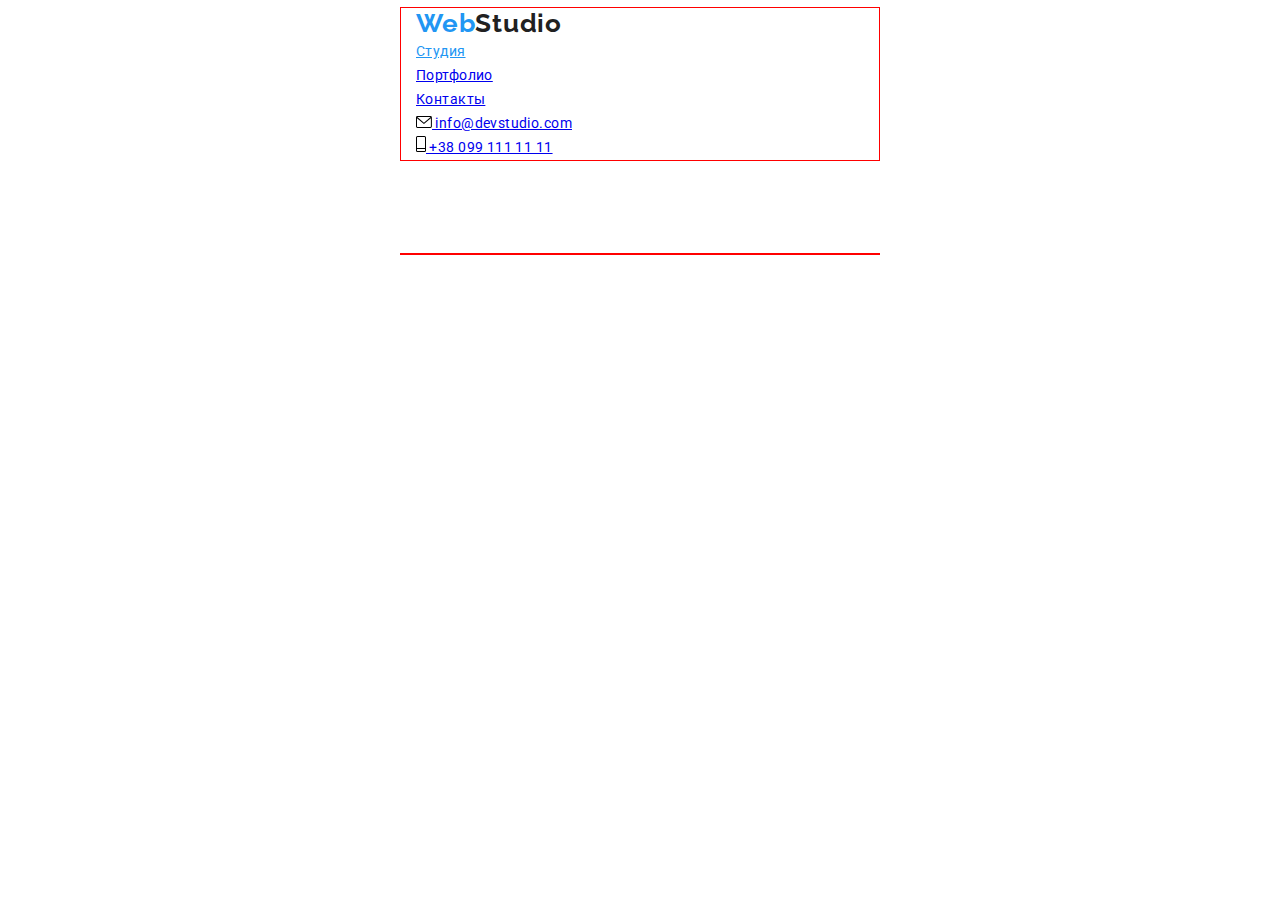
==== commit d20bc2b9: "mob" ====
--- a/index.html
+++ b/index.html
@@ -17,13 +17,15 @@
     <link rel="stylesheet" href="./css/main.min.css">
         
 </head>
+
+
 <body>
-    <!--шапка-->
+<!--шапка-->
     <header class="header">
         <div class="container">
             <nav class="navigation">
                 
-                    <a lang="en" class="logotype" href="https://mark4titan.github.io/goit-markup-hw-05/" target="_blank"> <span class="accent">Web</span>Studio</a>
+                    <a lang="en" class="logotype" href="https://mark4titan.github.io/goit-markup-hw-08/" target="_blank"> <span class="accent">Web</span>Studio</a>
                 
 
                 <ul class="navigation-list lists-without-dots">
@@ -60,7 +62,7 @@
     <main>
 
         <!--hero-->     
-            <section class="hero">
+            <!-- <section class="hero">
                 <div class="container">
             
                     <div class="hero-board">
@@ -69,16 +71,14 @@
                     </div>
             
                 </div>
-            </section>
+            </section> -->
 
         <!--benefits-->        
         <section class="section-advantages">
             <div class="container">
 
-             <!-- заголовок-->            
-            <h2 class="title-advantages"> преимущества</h2>   
-
-           
+            <!-- заголовок-->            
+            <!-- <h2 class="title-advantages"> преимущества</h2>              
             <ul class="advantages-list lists-without-dots">
                 <li class="advantages-item">
                     <div class="ico-advantages">
@@ -112,12 +112,12 @@
                     <h3 class="advantages-title-item">Современные технологии</h3> 
                     <p class="advantages-paragraph-item">Значимость этих проблем настолько очевидна, что реализация плановых заданий. </p>
                 </li>
-            </ul>
+            </ul> -->
             </div>
         </section>
 
         <!--Чем мы занимаемся-->
-        <section class="section-do">
+        <!-- <section class="section-do">
             <div class="container">
             <h2  class="title-do do"> Чем мы занимаемся </h2>
             
@@ -154,12 +154,12 @@
                 </li>
             </ul>
             </div>
-        </section>
+        </section> -->
 
         
 
         <!--команда-->
-        <section class="section-team "> 
+        <!-- <section class="section-team "> 
            <div class="container">
            <h2 class="title-team do"> Наша команда </h2> 
            <ul class="team-list lists-without-dots">
@@ -305,11 +305,11 @@
                 </li>
            </ul>
         </div>
-        </section>
+        </section> -->
     </main>
 
     <!-- clients -->
-    <section class="clients"> 
+    <!-- <section class="clients"> 
         <div class="container">
             <h2 class="container-title">Постоянные клиенты</h2>
 
@@ -367,10 +367,10 @@
 
         </div>
 
-    </section>
+    </section> -->
 
     <!--footer-->
-    <footer class="footer">
+     <!-- <footer class="footer">
         <div class="container">
             <div class="footer-container">
             
@@ -425,33 +425,33 @@
                         </li>
 
                     </ul>
-                </div>
-
-                <!-- submit -->
-                <form name="submit-box" class="box-send">
-                    <h2 class="submit-text">Подпишитесь на рассылку</h2>
-                    <div class="form-box">
-
-                        <input type="email" name="email" id="email" placeholder="E-mail" class="mail-in" required />
-                        <label for="email" class="submit-label"></label>
-
-                        <button type="submit" class="button-send">Подписаться
-                            <svg width="24" height="24" class="submit-icon">
-                                <use href="./img/sprite.svg#icon-send"></use>
-                            </svg>
-                        </button>
-
-                    </div>
-                </form>
+                </div> -->
+
+<!-- submit -->
+<!-- <form name="submit-box" class="box-send">
+    <h2 class="submit-text">Подпишитесь на рассылку</h2>
+    <div class="form-box">
+
+        <input type="email" name="email" id="email" placeholder="E-mail" class="mail-in" required />
+        <label for="email" class="submit-label"></label>
+
+        <button type="submit" class="button-send">Подписаться
+            <svg width="24" height="24" class="submit-icon">
+                <use href="./img/sprite.svg#icon-send"></use>
+            </svg>
+        </button>
+
+    </div>
+</form>  -->
 
                 
             </div>
     
         </div>
-    </footer>
+    </footer> 
 
     <!-- modal -->
-    <div class="backdrop is-hidden" data-modal>
+    <!-- <div class="backdrop is-hidden" data-modal>
         <div class="modal-window">
             <button type="button" class="modal-close" data-modal-close>
                 <svg width="18" height="18">
@@ -503,7 +503,7 @@
 
 
         </div>
-    </div>
+    </div> -->
 
 
    
--- a/css/main.min.css
+++ b/css/main.min.css
@@ -1,2 +1,2 @@
-:root{--text-font: "Roboto", sans-serif;--title-font: "Raleway", sans-serif;--color-font-accent: #2196f3;--color-font-normal: #212121;--color-font-light: #ffffff;--color-font-gray: #757575;--bg-footer-color: #2f303a;--color-footer-text: rgba(255, 255, 255, 0.6);--animation: cubic-bezier(0.4, 0, 0.2, 1);--timing-animation: 250ms}body{font-family:var(--text-font);background-color:var(--white-text-bg-color);font-family:Roboto, sans-serif;letter-spacing:0.03em;font-size:14px;line-height:1.714}h1,h2,h3,h4,h5,h6,p{margin:0}ul,ol{margin:0;padding:0}img{display:block;max-width:100%;height:auto}.link{text-decoration:none;-webkit-transition:var(--timing-animation) var(--animation);transition:var(--timing-animation) var(--animation)}.address{font-style:normal}.container{width:1200px;padding-left:15px;padding-right:15px;margin-right:auto;margin-left:auto}.lists-without-dots{list-style:none}.header .container,.navigation{display:-webkit-box;display:-ms-flexbox;display:flex;-webkit-box-pack:center;-ms-flex-pack:center;justify-content:center;text-align:left;-webkit-box-pack:justify;-ms-flex-pack:justify;justify-content:space-between;-webkit-box-align:center;-ms-flex-align:center;align-items:center}.clients .container{padding:94px 0px}.container-title{margin-bottom:50px;color:var(--color-font-normal);font-size:36px;font-weight:700;line-height:1.666;text-align:center}.container-list{display:-webkit-box;display:-ms-flexbox;display:flex;-webkit-box-pack:center;-ms-flex-pack:center;justify-content:center}.container-link{border:1px solid #afb1b8;border-radius:4px;-webkit-box-align:center;-ms-flex-align:center;align-items:center;display:-webkit-box;display:-ms-flexbox;display:flex;-webkit-box-pack:center;-ms-flex-pack:center;justify-content:center;width:100%;height:100%;fill:#afb1b8;-webkit-transition:fill var(--timing-animation) var(--animation);transition:fill var(--timing-animation) var(--animation)}.container-link:hover,.container-link:focus{fill:var(--color-font-accent);border-color:var(--color-font-accent)}.header{border-bottom:1px solid #ececec}.navigation-list .nav{-webkit-transition:color var(--timing-animation) var(--animation);transition:color var(--timing-animation) var(--animation)}.navigation-list .nav,.contact-list .nav{padding-top:32px;padding-bottom:32px}.navigation-list,.contact-list{display:-webkit-box;display:-ms-flexbox;display:flex;-webkit-box-align:center;-ms-flex-align:center;align-items:center}.nav{font-size:14px;font-weight:500;line-height:1.142;letter-spacing:0.02em;text-decoration:none;color:var(--color-font-normal);-webkit-transition:var(--timing-animation) var(--animation);transition:var(--timing-animation) var(--animation)}.nav:hover,.nav:focus{color:var(--color-font-accent)}.navigation-list .accent::after{left:0;bottom:0;content:"";display:block;width:100%;height:4px;background-color:var(--color-font-accent);position:absolute;border-radius:2px}.icon-envelope,.icon-Vector{fill:currentColor;margin-right:10px;display:inline-block}.hero{background-size:cover;background-position:center;background-image:-webkit-gradient(linear, left top, left bottom, from(rgba(47,48,58,0.4)), to(rgba(47,48,58,0.4))),url("../img/bg/hero-bg.jpg");background-image:linear-gradient(rgba(47,48,58,0.4), rgba(47,48,58,0.4)),url("../img/bg/hero-bg.jpg");max-width:1600px;height:600px;margin-left:auto;margin-right:auto;background-color:var(--bg-footer-color);text-align:center}.hero-title{color:var(--color-font-light);font-size:44px;font-weight:900;line-height:1.36;text-align:center;letter-spacing:0.06em;text-transform:uppercase;max-width:700px;margin-bottom:30px}.hero-board{padding:200px 252px;text-align:center}.ico-advantages{border-radius:4px;margin-bottom:30px;background-color:#f5f4fa;display:-webkit-box;display:-ms-flexbox;display:flex;-webkit-box-pack:center;-ms-flex-pack:center;justify-content:center;-webkit-box-align:center;-ms-flex-align:center;align-items:center;width:270px;height:120px}.section-advantages{padding-top:94px}.advantages-list{display:-webkit-box;display:-ms-flexbox;display:flex}.advantages-item{width:270px}.advantages-item:not(:last-child){margin-right:30px}.title-advantages{font-size:0px}.advantages-title-item{font-size:14px;font-weight:700;line-height:1.142;text-transform:uppercase;color:var(--color-font-normal);margin-bottom:10px}.advantages-paragraph-item{color:var(--color-font-gray);font-style:normal;font-weight:normal;font-size:14px;line-height:1.714;letter-spacing:0.03em}.connection-list{display:-webkit-box;display:-ms-flexbox;display:flex;-webkit-box-pack:center;-ms-flex-pack:center;justify-content:center;margin-top:16px}.connection-itam{width:44px;height:44px;border-radius:50%}.connection-itam:not(:last-child){margin-right:10px}.connection-ico{width:44px;height:44px;border-radius:50%;display:-webkit-box;display:-ms-flexbox;display:flex;-webkit-box-pack:center;-ms-flex-pack:center;justify-content:center;-webkit-box-align:center;-ms-flex-align:center;align-items:center;fill:#afb1b8;-webkit-transition:background-color var(--timing-animation) var(--animation);transition:background-color var(--timing-animation) var(--animation)}.connection-ico:hover .social-list-icon,.connection-ico:focus .social-list-icon{fill:var(--color-font-light)}.connection-ico:hover,.connection-ico:focus{background-color:var(--color-font-accent)}.social-list-icon{-webkit-transition:var(--timing-animation) var(--animation);transition:var(--timing-animation) var(--animation)}.contact-list{margin-left:auto}.navigation-list-item:not(:last-child){margin-right:50px}.contact-item:not(:last-child){margin-right:50px}.contact-list-link{display:-webkit-box;display:-ms-flexbox;display:flex;-webkit-box-align:center;-ms-flex-align:center;align-items:center;color:var(--color-font-gray)}.section-do{padding-top:94px;padding-bottom:94px}.title-do{margin-bottom:50px}.do-list{display:-webkit-box;display:-ms-flexbox;display:flex;-webkit-box-align:center;-ms-flex-align:center;align-items:center}.title-team{margin-bottom:50px}.do{font-size:36px;font-weight:700;line-height:1.162;text-align:center;letter-spacing:0.03em;color:var(--color-font-normal);margin-bottom:50px}.do-item:not(:last-child){margin-right:30px}.signature{position:relative}.signature-text{position:absolute;width:100%;bottom:0;text-align:center;padding:27px 0;background:rgba(47,48,58,0.8)}.signature-paragraph{margin-bottom:0;line-height:16px;text-align:center;font-weight:700;color:var(--color-font-light);text-transform:uppercase}.section-team{background-color:#f5f4fa;padding-top:94px;padding-bottom:94px}.team-title,.team-paragraph-item{text-align:center}.team-list{display:-webkit-box;display:-ms-flexbox;display:flex;-ms-flex-wrap:wrap;flex-wrap:wrap}.team-item{-webkit-box-shadow:0px 1px 3px rgba(0,0,0,0.12),0px 1px 1px rgba(0,0,0,0.14),0px 2px 1px rgba(0,0,0,0.2);box-shadow:0px 1px 3px rgba(0,0,0,0.12),0px 1px 1px rgba(0,0,0,0.14),0px 2px 1px rgba(0,0,0,0.2);border-radius:0px 0px 4px 4px;width:270px;background-color:var(--color-font-light)}.team-item:not(:last-child){-webkit-box-align:center;-ms-flex-align:center;align-items:center;margin-right:30px}.team-title{color:var(--color-font-normal)}.team-paragraph-item{color:var(--color-font-gray);margin-top:9px}.wrapper{padding:30px 0;text-align:center}.text{font-weight:500;font-size:16px;letter-spacing:0.03em}.models-lis{display:-webkit-box;display:-ms-flexbox;display:flex;-ms-flex-wrap:wrap;flex-wrap:wrap}.models-title-item{font-weight:700;font-size:18px;line-height:2;letter-spacing:0.06em;color:var(--color-font-normal);margin-bottom:4px}.models-paragraph-item{font-size:16px;font-weight:400;line-height:1.875;letter-spacing:0.03em;color:var(--color-font-gray);margin:0}.models-box{position:relative;overflow:hidden}.models-list{display:-webkit-box;display:-ms-flexbox;display:flex;-ms-flex-wrap:wrap;flex-wrap:wrap}.models-item{display:-webkit-box;display:-ms-flexbox;display:flex;width:370px;margin-right:30px;margin-bottom:30px;background:var(--color-font-light);-webkit-box-sizing:border-box;box-sizing:border-box;-webkit-transition:-webkit-box-shadow var(--timing-animation) var(--animation);transition:-webkit-box-shadow var(--timing-animation) var(--animation);transition:box-shadow var(--timing-animation) var(--animation);transition:box-shadow var(--timing-animation) var(--animation), -webkit-box-shadow var(--timing-animation) var(--animation)}.models-item:nth-child(3n+3){margin-right:0}.models-item:nth-last-child(n+4){margin-bottom:30px}.href-item{font-weight:700;font-size:18px;letter-spacing:0.06em;text-decoration:none;color:var(--color-font-normal);border:1px solid #eeeeee}.href-item:focus,.href-item:hover{-webkit-box-shadow:0px 1px 1px rgba(0,0,0,0.12),0px 4px 4px rgba(0,0,0,0.06),1px 4px 6px rgba(0,0,0,0.16);box-shadow:0px 1px 1px rgba(0,0,0,0.12),0px 4px 4px rgba(0,0,0,0.06),1px 4px 6px rgba(0,0,0,0.16)}.href-item:hover .text-slider,.href-item:focus .text-slider{-webkit-transform:translateY(0);transform:translateY(0);z-index:1}.container-item{width:170px;height:90px}.container-item:not(:last-child){margin-right:30px}.text-paragraf{font-size:18px;line-height:1.556;color:#ffffff}.text-slider{position:absolute;-webkit-transition:-webkit-transform var(--timing-animation) var(--animation);transition:-webkit-transform var(--timing-animation) var(--animation);transition:transform var(--timing-animation) var(--animation);transition:transform var(--timing-animation) var(--animation), -webkit-transform var(--timing-animation) var(--animation);-webkit-transform:translateY(100%);transform:translateY(100%);z-index:-1;top:0;left:0;width:100%;height:100%;padding:63px 24px;background:rgba(33,150,243,0.9)}.text-card{padding:20px 24px}.address-footer{margin-bottom:8px;color:var(--color-font-light);font-weight:400;font-style:normal}.footer-contact{margin-right:70px}.logotype-footer{color:var(--color-font-light)}.contact{font-weight:500;font-style:normal}.address-contact-geolocation-link{color:var(--color-font-light);font-style:normal}.address-contact-geolocation-link:hover,.address-contact-geolocation-link:focus{color:var(--color-font-accent)}.footer{border-top:1px solid var(--bg-footer-color);background-color:var(--bg-footer-color);padding-bottom:60px;padding-top:60px}.footer-container{display:-webkit-box;display:-ms-flexbox;display:flex;-webkit-box-align:baseline;-ms-flex-align:baseline;align-items:baseline}.footer-logo{display:inline-block;margin-bottom:20px}.address-contact-link{font-weight:normal;color:var(--color-font-gray);padding:0;display:inline-block;-webkit-transition:var(--timing-animation) var(--animation);transition:var(--timing-animation) var(--animation)}.address-contact-link:hover,.address-contact-link:focus{color:var(--color-font-accent)}.address-list .address-contact-item+.address-contact-item{margin-top:9px}.footer-address{margin-right:70px}.footer-title-connection{font-size:14px;font-weight:700;line-height:1.142;margin-bottom:20px;color:var(--color-font-light);letter-spacing:0.03em;text-transform:uppercase}.accent{color:var(--color-font-accent);position:relative}.logotype{font-family:Raleway, cursive;font-family:var(--title-font);font-size:26px;font-weight:700;line-height:1.192;letter-spacing:0.03em;text-decoration:none;color:var(--color-font-normal);margin-right:93px}.hero-button,.button-send,.modal-button{border:none;border-radius:4px;padding:10px 32px;min-width:200px;min-height:50px;text-align:center;color:var(--color-font-light);background-color:var(--color-font-accent);-webkit-box-shadow:0px 4px 4px rgba(0,0,0,0.15);box-shadow:0px 4px 4px rgba(0,0,0,0.15);font-size:16px;font-weight:700;line-height:1.187;letter-spacing:0.06em;cursor:pointer;border:1 solid var(--accent-color);-webkit-transition:-webkit-box-shadow var(--timing-animation) var(--animation);transition:-webkit-box-shadow var(--timing-animation) var(--animation);transition:box-shadow var(--timing-animation) var(--animation);transition:box-shadow var(--timing-animation) var(--animation), -webkit-box-shadow var(--timing-animation) var(--animation);-webkit-transition:color var(--timing-animation) var(--animation);transition:color var(--timing-animation) var(--animation);-webkit-transition:background-color var(--timing-animation) var(--animation);transition:background-color var(--timing-animation) var(--animation)}.hero-button:hover,.hero-button:focus,.button-send:hover,.button-send:focus,.modal-button:hover,.modal-button:focus{background:#188ce8;-webkit-box-shadow:0px 4px 4px rgba(0,0,0,0.15);box-shadow:0px 4px 4px rgba(0,0,0,0.15);border-radius:4px}.list-button{margin-bottom:50px;display:-webkit-box;display:-ms-flexbox;display:flex;-webkit-box-pack:center;-ms-flex-pack:center;justify-content:center}.button-caption{border:none;padding:6px 22px;border-radius:4px;font-family:inherit;font-size:16px;font-weight:500;line-height:1.162;letter-spacing:inherit;color:var(--title-font);background-color:#f5f4fa;cursor:pointer;-webkit-transition:background-color var(--timing-animation) var(--animation),color var(--timing-animation) var(--animation),-webkit-box-shadow var(--timing-animation) var(--animation);transition:background-color var(--timing-animation) var(--animation),color var(--timing-animation) var(--animation),-webkit-box-shadow var(--timing-animation) var(--animation);transition:background-color var(--timing-animation) var(--animation),color var(--timing-animation) var(--animation),box-shadow var(--timing-animation) var(--animation);transition:background-color var(--timing-animation) var(--animation),color var(--timing-animation) var(--animation),box-shadow var(--timing-animation) var(--animation),-webkit-box-shadow var(--timing-animation) var(--animation)}.button-caption:hover,.button-caption:focus{border:none;color:var(--color-font-light);background-color:var(--color-font-accent);-webkit-box-shadow:0px 3px 1px rgba(0,0,0,0.1),0px 1px 2px rgba(0,0,0,0.08),0px 2px 2px rgba(0,0,0,0.12);box-shadow:0px 3px 1px rgba(0,0,0,0.1),0px 1px 2px rgba(0,0,0,0.08),0px 2px 2px rgba(0,0,0,0.12)}.button-caption-items:not(:last-child){margin-right:8px}.modal-button{display:-webkit-box;display:-ms-flexbox;display:flex;margin-left:auto;margin-right:auto;padding:10px 55px}.modal-button:hover,.modal-button:focus{-webkit-box-shadow:0px 1px 3px rgba(0,0,0,0.12),0px 1px 1px rgba(0,0,0,0.14),0px 2px 1px rgba(0,0,0,0.2);box-shadow:0px 1px 3px rgba(0,0,0,0.12),0px 1px 1px rgba(0,0,0,0.14),0px 2px 1px rgba(0,0,0,0.2)}.button-mailing{display:-webkit-box;display:-ms-flexbox;display:flex;-webkit-box-pack:center;-ms-flex-pack:center;justify-content:center;padding:10px 28px;-webkit-box-align:center;-ms-flex-align:center;align-items:center;-webkit-transition:-webkit-box-shadow var(--timing-animation) var(--animation);transition:-webkit-box-shadow var(--timing-animation) var(--animation);transition:box-shadow var(--timing-animation) var(--animation);transition:box-shadow var(--timing-animation) var(--animation), -webkit-box-shadow var(--timing-animation) var(--animation)}.footer-connection-list{display:-webkit-box;display:-ms-flexbox;display:flex;-webkit-box-pack:center;-ms-flex-pack:center;justify-content:center}.footer-connection-itam{width:44px;height:44px}.footer-connection-itam:not(:last-child){margin-right:10px}.footer-connection-itam:not(:last-child){margin-right:10px}.footer-connection-ico{-webkit-box-align:center;-ms-flex-align:center;align-items:center;display:-webkit-box;display:-ms-flexbox;display:flex;-webkit-box-pack:center;-ms-flex-pack:center;justify-content:center;background:rgba(255,255,255,0.1);border-radius:50%;fill:var(--color-font-light);width:100%;height:100%;-webkit-transition:var(--timing-animation) var(--animation);transition:var(--timing-animation) var(--animation)}.footer-connection-ico:hover,.footer-connection-ico:focus{background-color:var(--color-font-accent)}.modal-close{display:-webkit-box;display:-ms-flexbox;display:flex;-webkit-box-align:center;-ms-flex-align:center;align-items:center;position:absolute;top:8px;right:8px;width:30px;height:30px;background:transparent;border:1px solid rgba(0,0,0,0.1);border-radius:50%;cursor:pointer;border-color:rgba(0,0,0,0.1);-webkit-transition:all var(--timing-animation) var(--animation);transition:all var(--timing-animation) var(--animation)}.modal-close:hover,.modal-close:focus{fill:var(--color-font-accent);border-color:var(--color-font-accent)}.backdrop{position:fixed;top:0;left:0;width:100%;height:100%;background-color:rgba(0,0,0,0.2);-webkit-transition:all var(--timing-animation) var(--animation);transition:all var(--timing-animation) var(--animation)}.is-hidden{opacity:0;visibility:hidden;pointer-events:none}.is-hidden .modal-window{-webkit-transform:translate(-50%, -50%) scale(0.6);transform:translate(-50%, -50%) scale(0.6)}.modal-window{position:absolute;min-width:528px;min-height:581px;left:50%;top:50%;-webkit-transform:translate(-50%, -50%);transform:translate(-50%, -50%);background:var(--color-font-light);-webkit-box-shadow:0px 1px 3px rgba(0,0,0,0.12),0px 1px 1px rgba(0,0,0,0.14),0px 2px 1px rgba(0,0,0,0.2);box-shadow:0px 1px 3px rgba(0,0,0,0.12),0px 1px 1px rgba(0,0,0,0.14),0px 2px 1px rgba(0,0,0,0.2);border-radius:4px;-webkit-transition:all var(--timing-animation) var(--animation);transition:all var(--timing-animation) var(--animation);-webkit-transform:translate(-50%, -50%) scale(1);transform:translate(-50%, -50%) scale(1)}.form-modal{padding:40px}.form-modal .inputs-data{position:relative}.inputs-data{margin-bottom:28px}.modal-text{font-size:20px;font-weight:700;line-height:1.15;text-align:center;letter-spacing:0.03em;color:var(--color-font-normal);display:block;margin-bottom:30px}.form-input,.coment{width:100%;height:40px;border:1px solid rgba(33,33,33,0.2);border-radius:4px;width:100%;height:40px;border:1px solid rgba(33,33,33,0.2);border-radius:4px}.form-input:focus,.form-input:focus,.coment:focus,.coment:focus{outline:none;border:1px solid var(--color-font-accent)}.form-input{position:relative;padding-left:42px;-webkit-transition:border var(--timing-animation) var(--animation);transition:border var(--timing-animation) var(--animation)}.form-input:focus ~ .form-ico{fill:var(--color-font-accent)}.form-ico{position:absolute;top:50%;left:15px;-webkit-transform:translateY(-50%);transform:translateY(-50%)}.form-label,.coment-label{position:absolute;top:0;left:0;-webkit-transform:translateY(-18px);transform:translateY(-18px);font-weight:normal;font-size:12px;line-height:1.167;letter-spacing:0.01em}.form-coment{position:relative;margin-bottom:20px}.coment{height:120px;resize:none;padding:12px 16px;-webkit-transition:border var(--timing-animation) var(--animation);transition:border var(--timing-animation) var(--animation)}.coment::-webkit-input-placeholder{font-weight:normal;font-size:14px;line-height:1.14;letter-spacing:0.01em;color:rgba(117,117,117,0.5)}.coment:-ms-input-placeholder{font-weight:normal;font-size:14px;line-height:1.14;letter-spacing:0.01em;color:rgba(117,117,117,0.5)}.coment::-ms-input-placeholder{font-weight:normal;font-size:14px;line-height:1.14;letter-spacing:0.01em;color:rgba(117,117,117,0.5)}.coment::placeholder{font-weight:normal;font-size:14px;line-height:1.14;letter-spacing:0.01em;color:rgba(117,117,117,0.5)}.form-checkbox{position:relative;display:-webkit-box;display:-ms-flexbox;display:flex;-webkit-box-align:center;-ms-flex-align:center;align-items:center;margin-bottom:30px}.in-checkbox{position:absolute !important;clip:rect(1px 1px 1px 1px);clip:rect(1px, 1px, 1px, 1px);padding:0 !important;border:0 !important;height:1px !important;width:1px !important;overflow:hidden}.in-checkbox:checked+.label-checkbox::after{border-color:var(--color-font-accent);background-color:var(--color-font-accent);background-image:url(../img/ico/check.svg);background-size:contain;background-position:center;background-origin:border-box}.in-checkbox:checked:focus+.label-checkbox::after{-webkit-box-shadow:0px 1px 3px rgba(0,0,0,0.12),0px 1px 1px rgba(0,0,0,0.14),0px 2px 1px rgba(0,0,0,0.2);box-shadow:0px 1px 3px rgba(0,0,0,0.12),0px 1px 1px rgba(0,0,0,0.14),0px 2px 1px rgba(0,0,0,0.2)}.in-checkbox:focus:not(:checked)+.label-checkbox::after{border-color:var(--color-font-accent)}.label-checkbox{display:inline-block;font-weight:normal;font-size:14px;line-height:1.71;letter-spacing:0.03em;margin-left:35px}.label-checkbox::after{position:absolute;top:50%;left:13px;-webkit-transform:translateY(-50%);transform:translateY(-50%);content:"";display:inline-block;width:16px;height:15px;border:2px solid var(--color-font-normal);border-radius:2px;-webkit-transition:all var(--timing-animation) var(--animation);transition:all var(--timing-animation) var(--animation)}.link-consent{margin-top:0;margin-bottom:0;font-style:normal;color:var(--color-font-accent)}.box-send{margin-left:auto}.box-send .form-box{display:-webkit-box;display:-ms-flexbox;display:flex;position:relative}.submit-text{margin-bottom:20px;margin-top:0px;font-size:14px;font-weight:700;line-height:1.142;letter-spacing:0.03em;text-transform:uppercase;color:var(--color-font-light)}.mail-in{padding:15px 16px;margin-right:11px;width:350px;border:1px solid rgba(255,255,255,0.3);border-radius:4px;background-color:transparent;color:var(--color-font-light);font-weight:normal;font-size:16px;line-height:1.25;-webkit-transition:-webkit-box-shadow var(--timing-animation) var(--animation);transition:-webkit-box-shadow var(--timing-animation) var(--animation);transition:box-shadow var(--timing-animation) var(--animation);transition:box-shadow var(--timing-animation) var(--animation), -webkit-box-shadow var(--timing-animation) var(--animation)}.mail-in:hover,.mail-in:focus{border:1px solid var(--color-font-accent)}.mail-in::-webkit-input-placeholder{font-weight:normal;font-size:16px;line-height:1.25;letter-spacing:0.03em;color:rgba(255,255,255,0.6)}.mail-in:-ms-input-placeholder{font-weight:normal;font-size:16px;line-height:1.25;letter-spacing:0.03em;color:rgba(255,255,255,0.6)}.mail-in::-ms-input-placeholder{font-weight:normal;font-size:16px;line-height:1.25;letter-spacing:0.03em;color:rgba(255,255,255,0.6)}.mail-in::placeholder{font-weight:normal;font-size:16px;line-height:1.25;letter-spacing:0.03em;color:rgba(255,255,255,0.6)}.mail-in:-webkit-autofill,.mail-in:-webkit-autofill:hover,.mail-in:-webkit-autofill:focus{border:1px solid var(--color-font-accent);-webkit-text-fill-color:var(--color-font-light);-webkit-transition:background-color 5000s ease-in-out 0s;transition:background-color 5000s ease-in-out 0s;color:#275b6b}.button-send{display:-webkit-box;display:-ms-flexbox;display:flex;-webkit-box-pack:center;-ms-flex-pack:center;justify-content:center;-webkit-box-align:center;-ms-flex-align:center;align-items:center}.submit-icon{margin-left:10px;fill:var(--color-font-light)}
+:root{--text-font: "Roboto", sans-serif;--title-font: "Raleway", sans-serif;--color-font-accent: #2196f3;--color-font-normal: #212121;--color-font-light: #ffffff;--color-font-gray: #757575;--bg-footer-color: #2f303a;--color-footer-text: rgba(255, 255, 255, 0.6);--animation: cubic-bezier(0.4, 0, 0.2, 1);--timing-animation: 250ms}body{font-family:var(--text-font);background-color:var(--white-text-bg-color);font-family:Roboto, sans-serif;letter-spacing:0.03em;font-size:14px;line-height:1.714}h1,h2,h3,h4,h5,h6,p{margin:0}ul,ol{margin:0;padding:0}img{display:block;max-width:100%;height:auto}.link{text-decoration:none;transition:var(--timing-animation) var(--animation)}.address{font-style:normal}.lists-without-dots{list-style:none}.container{width:100%;padding:0 15px;outline:1px solid red}@media screen and (min-width: 480px){.container{width:448px;margin:0 auto}}.hero{background-size:cover;background-position:center;background-image:linear-gradient(rgba(47,48,58,0.4), rgba(47,48,58,0.4)),url("../img/bg/hero-bg.jpg");max-width:1600px;height:600px;margin-left:auto;margin-right:auto;background-color:var(--bg-footer-color);text-align:center}.hero-title{color:var(--color-font-light);font-size:44px;font-weight:900;line-height:1.36;text-align:center;letter-spacing:0.06em;text-transform:uppercase;max-width:700px;margin-bottom:30px}.hero-board{padding:200px 252px;text-align:center}.ico-advantages{border-radius:4px;margin-bottom:30px;background-color:#f5f4fa;display:flex;justify-content:center;align-items:center;width:270px;height:120px}.section-advantages{padding-top:94px}.advantages-list{display:flex}.advantages-item{width:270px}.advantages-item:not(:last-child){margin-right:30px}.title-advantages{font-size:0px}.advantages-title-item{font-size:14px;font-weight:700;line-height:1.142;text-transform:uppercase;color:var(--color-font-normal);margin-bottom:10px}.advantages-paragraph-item{color:var(--color-font-gray);font-style:normal;font-weight:normal;font-size:14px;line-height:1.714;letter-spacing:0.03em}.connection-list{display:flex;justify-content:center;margin-top:16px}.connection-itam{width:44px;height:44px;border-radius:50%}.connection-itam:not(:last-child){margin-right:10px}.connection-ico{width:44px;height:44px;border-radius:50%;display:flex;justify-content:center;align-items:center;fill:#afb1b8;transition:background-color var(--timing-animation) var(--animation)}.connection-ico:hover .social-list-icon,.connection-ico:focus .social-list-icon{fill:var(--color-font-light)}.connection-ico:hover,.connection-ico:focus{background-color:var(--color-font-accent)}.social-list-icon{transition:var(--timing-animation) var(--animation)}.section-do{padding-top:94px;padding-bottom:94px}.title-do{margin-bottom:50px}.do-list{display:flex;align-items:center}.title-team{margin-bottom:50px}.do{font-size:36px;font-weight:700;line-height:1.162;text-align:center;letter-spacing:0.03em;color:var(--color-font-normal);margin-bottom:50px}.do-item:not(:last-child){margin-right:30px}.signature{position:relative}.signature-text{position:absolute;width:100%;bottom:0;text-align:center;padding:27px 0;background:rgba(47,48,58,0.8)}.signature-paragraph{margin-bottom:0;line-height:16px;text-align:center;font-weight:700;color:var(--color-font-light);text-transform:uppercase}.section-team{background-color:#f5f4fa;padding-top:94px;padding-bottom:94px}.team-title,.team-paragraph-item{text-align:center}.team-list{display:flex;flex-wrap:wrap}.team-item{box-shadow:0px 1px 3px rgba(0,0,0,0.12),0px 1px 1px rgba(0,0,0,0.14),0px 2px 1px rgba(0,0,0,0.2);border-radius:0px 0px 4px 4px;width:270px;background-color:var(--color-font-light)}.team-item:not(:last-child){align-items:center;margin-right:30px}.team-title{color:var(--color-font-normal)}.team-paragraph-item{color:var(--color-font-gray);margin-top:9px}.wrapper{padding:30px 0;text-align:center}.text{font-weight:500;font-size:16px;letter-spacing:0.03em}.models-lis{display:flex;flex-wrap:wrap}.models-title-item{font-weight:700;font-size:18px;line-height:2;letter-spacing:0.06em;color:var(--color-font-normal);margin-bottom:4px}.models-paragraph-item{font-size:16px;font-weight:400;line-height:1.875;letter-spacing:0.03em;color:var(--color-font-gray);margin:0}.models-box{position:relative;overflow:hidden}.models-list{display:flex;flex-wrap:wrap}.models-item{display:flex;width:370px;margin-right:30px;margin-bottom:30px;background:var(--color-font-light);box-sizing:border-box;transition:box-shadow var(--timing-animation) var(--animation)}.models-item:nth-child(3n+3){margin-right:0}.models-item:nth-last-child(n+4){margin-bottom:30px}.href-item{font-weight:700;font-size:18px;letter-spacing:0.06em;text-decoration:none;color:var(--color-font-normal);border:1px solid #eeeeee}.href-item:focus,.href-item:hover{box-shadow:0px 1px 1px rgba(0,0,0,0.12),0px 4px 4px rgba(0,0,0,0.06),1px 4px 6px rgba(0,0,0,0.16)}.href-item:hover .text-slider,.href-item:focus .text-slider{transform:translateY(0);z-index:1}.container-item{width:170px;height:90px}.container-item:not(:last-child){margin-right:30px}.text-paragraf{font-size:18px;line-height:1.556;color:#ffffff}.text-slider{position:absolute;transition:transform var(--timing-animation) var(--animation);transform:translateY(100%);z-index:-1;top:0;left:0;width:100%;height:100%;padding:63px 24px;background:rgba(33,150,243,0.9)}.text-card{padding:20px 24px}.address-footer{margin-bottom:8px;color:var(--color-font-light);font-weight:400;font-style:normal}.footer-contact{margin-right:70px}.logotype-footer{color:var(--color-font-light)}.contact{font-weight:500;font-style:normal}.address-contact-geolocation-link{color:var(--color-font-light);font-style:normal}.address-contact-geolocation-link:hover,.address-contact-geolocation-link:focus{color:var(--color-font-accent)}.footer{border-top:1px solid var(--bg-footer-color);background-color:var(--bg-footer-color);padding-bottom:60px;padding-top:60px}.footer-container{display:flex;align-items:baseline}.footer-logo{display:inline-block;margin-bottom:20px}.address-contact-link{font-weight:normal;color:var(--color-font-gray);padding:0;display:inline-block;transition:var(--timing-animation) var(--animation)}.address-contact-link:hover,.address-contact-link:focus{color:var(--color-font-accent)}.address-list .address-contact-item+.address-contact-item{margin-top:9px}.footer-address{margin-right:70px}.footer-title-connection{font-size:14px;font-weight:700;line-height:1.142;margin-bottom:20px;color:var(--color-font-light);letter-spacing:0.03em;text-transform:uppercase}.accent{color:var(--color-font-accent);position:relative}.logotype{font-family:Raleway, cursive;font-family:var(--title-font);font-size:26px;font-weight:700;line-height:1.192;letter-spacing:0.03em;text-decoration:none;color:var(--color-font-normal);margin-right:93px}.hero-button,.button-send,.modal-button{border:none;border-radius:4px;padding:10px 32px;min-width:200px;min-height:50px;text-align:center;color:var(--color-font-light);background-color:var(--color-font-accent);box-shadow:0px 4px 4px rgba(0,0,0,0.15);font-size:16px;font-weight:700;line-height:1.187;letter-spacing:0.06em;cursor:pointer;border:1 solid var(--accent-color);transition:box-shadow var(--timing-animation) var(--animation);transition:color var(--timing-animation) var(--animation);transition:background-color var(--timing-animation) var(--animation)}.hero-button:hover,.hero-button:focus,.button-send:hover,.button-send:focus,.modal-button:hover,.modal-button:focus{background:#188ce8;box-shadow:0px 4px 4px rgba(0,0,0,0.15);border-radius:4px}.list-button{margin-bottom:50px;display:flex;justify-content:center}.button-caption{border:none;padding:6px 22px;border-radius:4px;font-family:inherit;font-size:16px;font-weight:500;line-height:1.162;letter-spacing:inherit;color:var(--title-font);background-color:#f5f4fa;cursor:pointer;transition:background-color var(--timing-animation) var(--animation),color var(--timing-animation) var(--animation),box-shadow var(--timing-animation) var(--animation)}.button-caption:hover,.button-caption:focus{border:none;color:var(--color-font-light);background-color:var(--color-font-accent);box-shadow:0px 3px 1px rgba(0,0,0,0.1),0px 1px 2px rgba(0,0,0,0.08),0px 2px 2px rgba(0,0,0,0.12)}.button-caption-items:not(:last-child){margin-right:8px}.modal-button{display:flex;margin-left:auto;margin-right:auto;padding:10px 55px}.modal-button:hover,.modal-button:focus{box-shadow:0px 1px 3px rgba(0,0,0,0.12),0px 1px 1px rgba(0,0,0,0.14),0px 2px 1px rgba(0,0,0,0.2)}.button-mailing{display:flex;justify-content:center;padding:10px 28px;align-items:center;transition:box-shadow var(--timing-animation) var(--animation)}.footer-connection-list{display:flex;justify-content:center}.footer-connection-itam{width:44px;height:44px}.footer-connection-itam:not(:last-child){margin-right:10px}.footer-connection-itam:not(:last-child){margin-right:10px}.footer-connection-ico{align-items:center;display:flex;justify-content:center;background:rgba(255,255,255,0.1);border-radius:50%;fill:var(--color-font-light);width:100%;height:100%;transition:var(--timing-animation) var(--animation)}.footer-connection-ico:hover,.footer-connection-ico:focus{background-color:var(--color-font-accent)}.modal-close{display:flex;align-items:center;position:absolute;top:8px;right:8px;width:30px;height:30px;background:transparent;border:1px solid rgba(0,0,0,0.1);border-radius:50%;cursor:pointer;border-color:rgba(0,0,0,0.1);transition:all var(--timing-animation) var(--animation)}.modal-close:hover,.modal-close:focus{fill:var(--color-font-accent);border-color:var(--color-font-accent)}.backdrop{position:fixed;top:0;left:0;width:100%;height:100%;background-color:rgba(0,0,0,0.2);transition:all var(--timing-animation) var(--animation)}.is-hidden{opacity:0;visibility:hidden;pointer-events:none}.is-hidden .modal-window{transform:translate(-50%, -50%) scale(0.6)}.modal-window{position:absolute;min-width:528px;min-height:581px;left:50%;top:50%;transform:translate(-50%, -50%);background:var(--color-font-light);box-shadow:0px 1px 3px rgba(0,0,0,0.12),0px 1px 1px rgba(0,0,0,0.14),0px 2px 1px rgba(0,0,0,0.2);border-radius:4px;transition:all var(--timing-animation) var(--animation);transform:translate(-50%, -50%) scale(1)}.form-modal{padding:40px}.form-modal .inputs-data{position:relative}.inputs-data{margin-bottom:28px}.modal-text{font-size:20px;font-weight:700;line-height:1.15;text-align:center;letter-spacing:0.03em;color:var(--color-font-normal);display:block;margin-bottom:30px}.form-input,.coment{width:100%;height:40px;border:1px solid rgba(33,33,33,0.2);border-radius:4px;width:100%;height:40px;border:1px solid rgba(33,33,33,0.2);border-radius:4px}.form-input:focus,.form-input:focus,.coment:focus,.coment:focus{outline:none;border:1px solid var(--color-font-accent)}.form-input{position:relative;padding-left:42px;transition:border var(--timing-animation) var(--animation)}.form-input:focus ~ .form-ico{fill:var(--color-font-accent)}.form-ico{position:absolute;top:50%;left:15px;transform:translateY(-50%)}.form-label,.coment-label{position:absolute;top:0;left:0;transform:translateY(-18px);font-weight:normal;font-size:12px;line-height:1.167;letter-spacing:0.01em}.form-coment{position:relative;margin-bottom:20px}.coment{height:120px;resize:none;padding:12px 16px;transition:border var(--timing-animation) var(--animation)}.coment::placeholder{font-weight:normal;font-size:14px;line-height:1.14;letter-spacing:0.01em;color:rgba(117,117,117,0.5)}.form-checkbox{position:relative;display:flex;align-items:center;margin-bottom:30px}.in-checkbox{position:absolute !important;clip:rect(1px 1px 1px 1px);clip:rect(1px, 1px, 1px, 1px);padding:0 !important;border:0 !important;height:1px !important;width:1px !important;overflow:hidden}.in-checkbox:checked+.label-checkbox::after{border-color:var(--color-font-accent);background-color:var(--color-font-accent);background-image:url(../img/ico/check.svg);background-size:contain;background-position:center;background-origin:border-box}.in-checkbox:checked:focus+.label-checkbox::after{box-shadow:0px 1px 3px rgba(0,0,0,0.12),0px 1px 1px rgba(0,0,0,0.14),0px 2px 1px rgba(0,0,0,0.2)}.in-checkbox:focus:not(:checked)+.label-checkbox::after{border-color:var(--color-font-accent)}.label-checkbox{display:inline-block;font-weight:normal;font-size:14px;line-height:1.71;letter-spacing:0.03em;margin-left:35px}.label-checkbox::after{position:absolute;top:50%;left:13px;transform:translateY(-50%);content:"";display:inline-block;width:16px;height:15px;border:2px solid var(--color-font-normal);border-radius:2px;transition:all var(--timing-animation) var(--animation)}.link-consent{margin-top:0;margin-bottom:0;font-style:normal;color:var(--color-font-accent)}.box-send{margin-left:auto}.box-send .form-box{display:flex;position:relative}.submit-text{margin-bottom:20px;margin-top:0px;font-size:14px;font-weight:700;line-height:1.142;letter-spacing:0.03em;text-transform:uppercase;color:var(--color-font-light)}.mail-in{padding:15px 16px;margin-right:11px;width:350px;border:1px solid rgba(255,255,255,0.3);border-radius:4px;background-color:transparent;color:var(--color-font-light);font-weight:normal;font-size:16px;line-height:1.25;transition:box-shadow var(--timing-animation) var(--animation)}.mail-in:hover,.mail-in:focus{border:1px solid var(--color-font-accent)}.mail-in::placeholder{font-weight:normal;font-size:16px;line-height:1.25;letter-spacing:0.03em;color:rgba(255,255,255,0.6)}.mail-in:-webkit-autofill,.mail-in:-webkit-autofill:hover,.mail-in:-webkit-autofill:focus{border:1px solid var(--color-font-accent);-webkit-text-fill-color:var(--color-font-light);transition:background-color 5000s ease-in-out 0s;color:#275b6b}.button-send{display:flex;justify-content:center;align-items:center}.submit-icon{margin-left:10px;fill:var(--color-font-light)}
 /*# sourceMappingURL=main.min.css.map */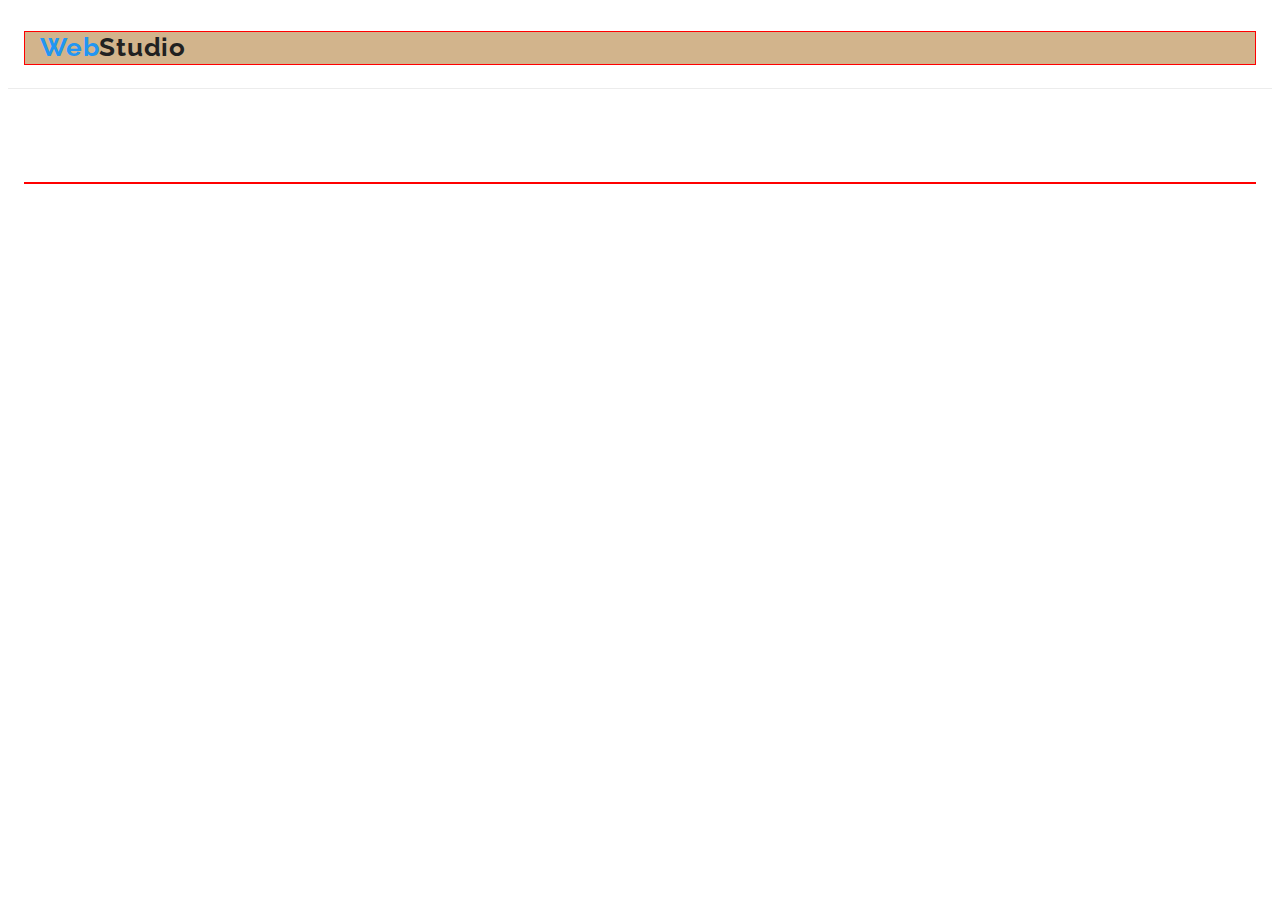
==== commit 40b21952: "header" ====
--- a/index.html
+++ b/index.html
@@ -56,7 +56,15 @@
                 </li>
 
             </ul>
-        </div>
+
+            <button type="button" class="menu-button" data-menu-button>
+                <svg width="49" height="40" class="menu-button-ico" aria-label="Переключатель мобильного меню" aria-expanded="false"
+                    aria-controls="menu-container">
+                    <use class="menu" href="./img/sprite.svg#menu"></use>
+                    <!-- <use class="cross" href="./img/sprite.svg#cross"></use> -->
+                </svg>
+            </button>
+        </div>        
     </header>
 
     <main>
--- a/css/main.min.css
+++ b/css/main.min.css
@@ -1,2 +1,2 @@
-:root{--text-font: "Roboto", sans-serif;--title-font: "Raleway", sans-serif;--color-font-accent: #2196f3;--color-font-normal: #212121;--color-font-light: #ffffff;--color-font-gray: #757575;--bg-footer-color: #2f303a;--color-footer-text: rgba(255, 255, 255, 0.6);--animation: cubic-bezier(0.4, 0, 0.2, 1);--timing-animation: 250ms}body{font-family:var(--text-font);background-color:var(--white-text-bg-color);font-family:Roboto, sans-serif;letter-spacing:0.03em;font-size:14px;line-height:1.714}h1,h2,h3,h4,h5,h6,p{margin:0}ul,ol{margin:0;padding:0}img{display:block;max-width:100%;height:auto}.link{text-decoration:none;transition:var(--timing-animation) var(--animation)}.address{font-style:normal}.lists-without-dots{list-style:none}.container{width:100%;padding:0 15px;outline:1px solid red}@media screen and (min-width: 480px){.container{width:448px;margin:0 auto}}.hero{background-size:cover;background-position:center;background-image:linear-gradient(rgba(47,48,58,0.4), rgba(47,48,58,0.4)),url("../img/bg/hero-bg.jpg");max-width:1600px;height:600px;margin-left:auto;margin-right:auto;background-color:var(--bg-footer-color);text-align:center}.hero-title{color:var(--color-font-light);font-size:44px;font-weight:900;line-height:1.36;text-align:center;letter-spacing:0.06em;text-transform:uppercase;max-width:700px;margin-bottom:30px}.hero-board{padding:200px 252px;text-align:center}.ico-advantages{border-radius:4px;margin-bottom:30px;background-color:#f5f4fa;display:flex;justify-content:center;align-items:center;width:270px;height:120px}.section-advantages{padding-top:94px}.advantages-list{display:flex}.advantages-item{width:270px}.advantages-item:not(:last-child){margin-right:30px}.title-advantages{font-size:0px}.advantages-title-item{font-size:14px;font-weight:700;line-height:1.142;text-transform:uppercase;color:var(--color-font-normal);margin-bottom:10px}.advantages-paragraph-item{color:var(--color-font-gray);font-style:normal;font-weight:normal;font-size:14px;line-height:1.714;letter-spacing:0.03em}.connection-list{display:flex;justify-content:center;margin-top:16px}.connection-itam{width:44px;height:44px;border-radius:50%}.connection-itam:not(:last-child){margin-right:10px}.connection-ico{width:44px;height:44px;border-radius:50%;display:flex;justify-content:center;align-items:center;fill:#afb1b8;transition:background-color var(--timing-animation) var(--animation)}.connection-ico:hover .social-list-icon,.connection-ico:focus .social-list-icon{fill:var(--color-font-light)}.connection-ico:hover,.connection-ico:focus{background-color:var(--color-font-accent)}.social-list-icon{transition:var(--timing-animation) var(--animation)}.section-do{padding-top:94px;padding-bottom:94px}.title-do{margin-bottom:50px}.do-list{display:flex;align-items:center}.title-team{margin-bottom:50px}.do{font-size:36px;font-weight:700;line-height:1.162;text-align:center;letter-spacing:0.03em;color:var(--color-font-normal);margin-bottom:50px}.do-item:not(:last-child){margin-right:30px}.signature{position:relative}.signature-text{position:absolute;width:100%;bottom:0;text-align:center;padding:27px 0;background:rgba(47,48,58,0.8)}.signature-paragraph{margin-bottom:0;line-height:16px;text-align:center;font-weight:700;color:var(--color-font-light);text-transform:uppercase}.section-team{background-color:#f5f4fa;padding-top:94px;padding-bottom:94px}.team-title,.team-paragraph-item{text-align:center}.team-list{display:flex;flex-wrap:wrap}.team-item{box-shadow:0px 1px 3px rgba(0,0,0,0.12),0px 1px 1px rgba(0,0,0,0.14),0px 2px 1px rgba(0,0,0,0.2);border-radius:0px 0px 4px 4px;width:270px;background-color:var(--color-font-light)}.team-item:not(:last-child){align-items:center;margin-right:30px}.team-title{color:var(--color-font-normal)}.team-paragraph-item{color:var(--color-font-gray);margin-top:9px}.wrapper{padding:30px 0;text-align:center}.text{font-weight:500;font-size:16px;letter-spacing:0.03em}.models-lis{display:flex;flex-wrap:wrap}.models-title-item{font-weight:700;font-size:18px;line-height:2;letter-spacing:0.06em;color:var(--color-font-normal);margin-bottom:4px}.models-paragraph-item{font-size:16px;font-weight:400;line-height:1.875;letter-spacing:0.03em;color:var(--color-font-gray);margin:0}.models-box{position:relative;overflow:hidden}.models-list{display:flex;flex-wrap:wrap}.models-item{display:flex;width:370px;margin-right:30px;margin-bottom:30px;background:var(--color-font-light);box-sizing:border-box;transition:box-shadow var(--timing-animation) var(--animation)}.models-item:nth-child(3n+3){margin-right:0}.models-item:nth-last-child(n+4){margin-bottom:30px}.href-item{font-weight:700;font-size:18px;letter-spacing:0.06em;text-decoration:none;color:var(--color-font-normal);border:1px solid #eeeeee}.href-item:focus,.href-item:hover{box-shadow:0px 1px 1px rgba(0,0,0,0.12),0px 4px 4px rgba(0,0,0,0.06),1px 4px 6px rgba(0,0,0,0.16)}.href-item:hover .text-slider,.href-item:focus .text-slider{transform:translateY(0);z-index:1}.container-item{width:170px;height:90px}.container-item:not(:last-child){margin-right:30px}.text-paragraf{font-size:18px;line-height:1.556;color:#ffffff}.text-slider{position:absolute;transition:transform var(--timing-animation) var(--animation);transform:translateY(100%);z-index:-1;top:0;left:0;width:100%;height:100%;padding:63px 24px;background:rgba(33,150,243,0.9)}.text-card{padding:20px 24px}.address-footer{margin-bottom:8px;color:var(--color-font-light);font-weight:400;font-style:normal}.footer-contact{margin-right:70px}.logotype-footer{color:var(--color-font-light)}.contact{font-weight:500;font-style:normal}.address-contact-geolocation-link{color:var(--color-font-light);font-style:normal}.address-contact-geolocation-link:hover,.address-contact-geolocation-link:focus{color:var(--color-font-accent)}.footer{border-top:1px solid var(--bg-footer-color);background-color:var(--bg-footer-color);padding-bottom:60px;padding-top:60px}.footer-container{display:flex;align-items:baseline}.footer-logo{display:inline-block;margin-bottom:20px}.address-contact-link{font-weight:normal;color:var(--color-font-gray);padding:0;display:inline-block;transition:var(--timing-animation) var(--animation)}.address-contact-link:hover,.address-contact-link:focus{color:var(--color-font-accent)}.address-list .address-contact-item+.address-contact-item{margin-top:9px}.footer-address{margin-right:70px}.footer-title-connection{font-size:14px;font-weight:700;line-height:1.142;margin-bottom:20px;color:var(--color-font-light);letter-spacing:0.03em;text-transform:uppercase}.accent{color:var(--color-font-accent);position:relative}.logotype{font-family:Raleway, cursive;font-family:var(--title-font);font-size:26px;font-weight:700;line-height:1.192;letter-spacing:0.03em;text-decoration:none;color:var(--color-font-normal);margin-right:93px}.hero-button,.button-send,.modal-button{border:none;border-radius:4px;padding:10px 32px;min-width:200px;min-height:50px;text-align:center;color:var(--color-font-light);background-color:var(--color-font-accent);box-shadow:0px 4px 4px rgba(0,0,0,0.15);font-size:16px;font-weight:700;line-height:1.187;letter-spacing:0.06em;cursor:pointer;border:1 solid var(--accent-color);transition:box-shadow var(--timing-animation) var(--animation);transition:color var(--timing-animation) var(--animation);transition:background-color var(--timing-animation) var(--animation)}.hero-button:hover,.hero-button:focus,.button-send:hover,.button-send:focus,.modal-button:hover,.modal-button:focus{background:#188ce8;box-shadow:0px 4px 4px rgba(0,0,0,0.15);border-radius:4px}.list-button{margin-bottom:50px;display:flex;justify-content:center}.button-caption{border:none;padding:6px 22px;border-radius:4px;font-family:inherit;font-size:16px;font-weight:500;line-height:1.162;letter-spacing:inherit;color:var(--title-font);background-color:#f5f4fa;cursor:pointer;transition:background-color var(--timing-animation) var(--animation),color var(--timing-animation) var(--animation),box-shadow var(--timing-animation) var(--animation)}.button-caption:hover,.button-caption:focus{border:none;color:var(--color-font-light);background-color:var(--color-font-accent);box-shadow:0px 3px 1px rgba(0,0,0,0.1),0px 1px 2px rgba(0,0,0,0.08),0px 2px 2px rgba(0,0,0,0.12)}.button-caption-items:not(:last-child){margin-right:8px}.modal-button{display:flex;margin-left:auto;margin-right:auto;padding:10px 55px}.modal-button:hover,.modal-button:focus{box-shadow:0px 1px 3px rgba(0,0,0,0.12),0px 1px 1px rgba(0,0,0,0.14),0px 2px 1px rgba(0,0,0,0.2)}.button-mailing{display:flex;justify-content:center;padding:10px 28px;align-items:center;transition:box-shadow var(--timing-animation) var(--animation)}.footer-connection-list{display:flex;justify-content:center}.footer-connection-itam{width:44px;height:44px}.footer-connection-itam:not(:last-child){margin-right:10px}.footer-connection-itam:not(:last-child){margin-right:10px}.footer-connection-ico{align-items:center;display:flex;justify-content:center;background:rgba(255,255,255,0.1);border-radius:50%;fill:var(--color-font-light);width:100%;height:100%;transition:var(--timing-animation) var(--animation)}.footer-connection-ico:hover,.footer-connection-ico:focus{background-color:var(--color-font-accent)}.modal-close{display:flex;align-items:center;position:absolute;top:8px;right:8px;width:30px;height:30px;background:transparent;border:1px solid rgba(0,0,0,0.1);border-radius:50%;cursor:pointer;border-color:rgba(0,0,0,0.1);transition:all var(--timing-animation) var(--animation)}.modal-close:hover,.modal-close:focus{fill:var(--color-font-accent);border-color:var(--color-font-accent)}.backdrop{position:fixed;top:0;left:0;width:100%;height:100%;background-color:rgba(0,0,0,0.2);transition:all var(--timing-animation) var(--animation)}.is-hidden{opacity:0;visibility:hidden;pointer-events:none}.is-hidden .modal-window{transform:translate(-50%, -50%) scale(0.6)}.modal-window{position:absolute;min-width:528px;min-height:581px;left:50%;top:50%;transform:translate(-50%, -50%);background:var(--color-font-light);box-shadow:0px 1px 3px rgba(0,0,0,0.12),0px 1px 1px rgba(0,0,0,0.14),0px 2px 1px rgba(0,0,0,0.2);border-radius:4px;transition:all var(--timing-animation) var(--animation);transform:translate(-50%, -50%) scale(1)}.form-modal{padding:40px}.form-modal .inputs-data{position:relative}.inputs-data{margin-bottom:28px}.modal-text{font-size:20px;font-weight:700;line-height:1.15;text-align:center;letter-spacing:0.03em;color:var(--color-font-normal);display:block;margin-bottom:30px}.form-input,.coment{width:100%;height:40px;border:1px solid rgba(33,33,33,0.2);border-radius:4px;width:100%;height:40px;border:1px solid rgba(33,33,33,0.2);border-radius:4px}.form-input:focus,.form-input:focus,.coment:focus,.coment:focus{outline:none;border:1px solid var(--color-font-accent)}.form-input{position:relative;padding-left:42px;transition:border var(--timing-animation) var(--animation)}.form-input:focus ~ .form-ico{fill:var(--color-font-accent)}.form-ico{position:absolute;top:50%;left:15px;transform:translateY(-50%)}.form-label,.coment-label{position:absolute;top:0;left:0;transform:translateY(-18px);font-weight:normal;font-size:12px;line-height:1.167;letter-spacing:0.01em}.form-coment{position:relative;margin-bottom:20px}.coment{height:120px;resize:none;padding:12px 16px;transition:border var(--timing-animation) var(--animation)}.coment::placeholder{font-weight:normal;font-size:14px;line-height:1.14;letter-spacing:0.01em;color:rgba(117,117,117,0.5)}.form-checkbox{position:relative;display:flex;align-items:center;margin-bottom:30px}.in-checkbox{position:absolute !important;clip:rect(1px 1px 1px 1px);clip:rect(1px, 1px, 1px, 1px);padding:0 !important;border:0 !important;height:1px !important;width:1px !important;overflow:hidden}.in-checkbox:checked+.label-checkbox::after{border-color:var(--color-font-accent);background-color:var(--color-font-accent);background-image:url(../img/ico/check.svg);background-size:contain;background-position:center;background-origin:border-box}.in-checkbox:checked:focus+.label-checkbox::after{box-shadow:0px 1px 3px rgba(0,0,0,0.12),0px 1px 1px rgba(0,0,0,0.14),0px 2px 1px rgba(0,0,0,0.2)}.in-checkbox:focus:not(:checked)+.label-checkbox::after{border-color:var(--color-font-accent)}.label-checkbox{display:inline-block;font-weight:normal;font-size:14px;line-height:1.71;letter-spacing:0.03em;margin-left:35px}.label-checkbox::after{position:absolute;top:50%;left:13px;transform:translateY(-50%);content:"";display:inline-block;width:16px;height:15px;border:2px solid var(--color-font-normal);border-radius:2px;transition:all var(--timing-animation) var(--animation)}.link-consent{margin-top:0;margin-bottom:0;font-style:normal;color:var(--color-font-accent)}.box-send{margin-left:auto}.box-send .form-box{display:flex;position:relative}.submit-text{margin-bottom:20px;margin-top:0px;font-size:14px;font-weight:700;line-height:1.142;letter-spacing:0.03em;text-transform:uppercase;color:var(--color-font-light)}.mail-in{padding:15px 16px;margin-right:11px;width:350px;border:1px solid rgba(255,255,255,0.3);border-radius:4px;background-color:transparent;color:var(--color-font-light);font-weight:normal;font-size:16px;line-height:1.25;transition:box-shadow var(--timing-animation) var(--animation)}.mail-in:hover,.mail-in:focus{border:1px solid var(--color-font-accent)}.mail-in::placeholder{font-weight:normal;font-size:16px;line-height:1.25;letter-spacing:0.03em;color:rgba(255,255,255,0.6)}.mail-in:-webkit-autofill,.mail-in:-webkit-autofill:hover,.mail-in:-webkit-autofill:focus{border:1px solid var(--color-font-accent);-webkit-text-fill-color:var(--color-font-light);transition:background-color 5000s ease-in-out 0s;color:#275b6b}.button-send{display:flex;justify-content:center;align-items:center}.submit-icon{margin-left:10px;fill:var(--color-font-light)}
+:root{--text-font: "Roboto", sans-serif;--title-font: "Raleway", sans-serif;--color-font-accent: #2196f3;--color-font-normal: #212121;--color-font-light: #ffffff;--color-font-gray: #757575;--bg-footer-color: #2f303a;--color-footer-text: rgba(255, 255, 255, 0.6);--animation: cubic-bezier(0.4, 0, 0.2, 1);--timing-animation: 250ms}body{font-family:var(--text-font);background-color:var(--white-text-bg-color);font-family:Roboto, sans-serif;letter-spacing:0.03em;font-size:14px;line-height:1.714}h1,h2,h3,h4,h5,h6,p{margin:0}ul,ol{margin:0;padding:0}img{display:block;max-width:100%;height:auto}.link{text-decoration:none;transition:var(--timing-animation) var(--animation)}.address{font-style:normal}.lists-without-dots{list-style:none}.container{width:100%;padding-right:15px;padding-left:15px;margin:0 auto;display:flex;align-items:center;justify-content:space-between}@media screen and (min-width: 480px){.container{max-width:480px;background-color:tan;outline:1px solid red}}@media screen and (min-width: 768px){.container{max-width:768px}}@media screen and (min-width: 1200px){.container{max-width:1200px}}.connection-list{display:flex;justify-content:center;margin-top:16px}.connection-itam{width:44px;height:44px;border-radius:50%}.connection-itam:not(:last-child){margin-right:10px}.connection-ico{width:44px;height:44px;border-radius:50%;display:flex;justify-content:center;align-items:center;fill:#afb1b8;transition:background-color var(--timing-animation) var(--animation)}.connection-ico:hover .social-list-icon,.connection-ico:focus .social-list-icon{fill:var(--color-font-light)}.connection-ico:hover,.connection-ico:focus{background-color:var(--color-font-accent)}.social-list-icon{transition:var(--timing-animation) var(--animation)}.header{position:relative;border-bottom:1px solid #ececec;padding:16px 0}.navigation-list{display:none}.contact-list{display:none}@media screen and (min-width: 768px){.header{padding:26px 0}}@media screen and (min-width: 1200px){.header{padding:24px 0}}.hero{background-size:cover;background-position:center;background-image:linear-gradient(rgba(47,48,58,0.4), rgba(47,48,58,0.4)),url("../img/bg/hero-bg.jpg");max-width:1600px;height:600px;margin-left:auto;margin-right:auto;background-color:var(--bg-footer-color);text-align:center}.hero-title{color:var(--color-font-light);font-size:44px;font-weight:900;line-height:1.36;text-align:center;letter-spacing:0.06em;text-transform:uppercase;max-width:700px;margin-bottom:30px}.hero-board{padding:200px 252px;text-align:center}.ico-advantages{border-radius:4px;margin-bottom:30px;background-color:#f5f4fa;display:flex;justify-content:center;align-items:center;width:270px;height:120px}.section-advantages{padding-top:94px}.advantages-list{display:flex}.advantages-item{width:270px}.advantages-item:not(:last-child){margin-right:30px}.title-advantages{font-size:0px}.advantages-title-item{font-size:14px;font-weight:700;line-height:1.142;text-transform:uppercase;color:var(--color-font-normal);margin-bottom:10px}.advantages-paragraph-item{color:var(--color-font-gray);font-style:normal;font-weight:normal;font-size:14px;line-height:1.714;letter-spacing:0.03em}.section-do{padding-top:94px;padding-bottom:94px}.title-do{margin-bottom:50px}.do-list{display:flex;align-items:center}.title-team{margin-bottom:50px}.do{font-size:36px;font-weight:700;line-height:1.162;text-align:center;letter-spacing:0.03em;color:var(--color-font-normal);margin-bottom:50px}.do-item:not(:last-child){margin-right:30px}.signature{position:relative}.signature-text{position:absolute;width:100%;bottom:0;text-align:center;padding:27px 0;background:rgba(47,48,58,0.8)}.signature-paragraph{margin-bottom:0;line-height:16px;text-align:center;font-weight:700;color:var(--color-font-light);text-transform:uppercase}.section-team{background-color:#f5f4fa;padding-top:94px;padding-bottom:94px}.team-title,.team-paragraph-item{text-align:center}.team-list{display:flex;flex-wrap:wrap}.team-item{box-shadow:0px 1px 3px rgba(0,0,0,0.12),0px 1px 1px rgba(0,0,0,0.14),0px 2px 1px rgba(0,0,0,0.2);border-radius:0px 0px 4px 4px;width:270px;background-color:var(--color-font-light)}.team-item:not(:last-child){align-items:center;margin-right:30px}.team-title{color:var(--color-font-normal)}.team-paragraph-item{color:var(--color-font-gray);margin-top:9px}.wrapper{padding:30px 0;text-align:center}.text{font-weight:500;font-size:16px;letter-spacing:0.03em}.models-lis{display:flex;flex-wrap:wrap}.models-title-item{font-weight:700;font-size:18px;line-height:2;letter-spacing:0.06em;color:var(--color-font-normal);margin-bottom:4px}.models-paragraph-item{font-size:16px;font-weight:400;line-height:1.875;letter-spacing:0.03em;color:var(--color-font-gray);margin:0}.models-box{position:relative;overflow:hidden}.models-list{display:flex;flex-wrap:wrap}.models-item{display:flex;width:370px;margin-right:30px;margin-bottom:30px;background:var(--color-font-light);box-sizing:border-box;transition:box-shadow var(--timing-animation) var(--animation)}.models-item:nth-child(3n+3){margin-right:0}.models-item:nth-last-child(n+4){margin-bottom:30px}.href-item{font-weight:700;font-size:18px;letter-spacing:0.06em;text-decoration:none;color:var(--color-font-normal);border:1px solid #eeeeee}.href-item:focus,.href-item:hover{box-shadow:0px 1px 1px rgba(0,0,0,0.12),0px 4px 4px rgba(0,0,0,0.06),1px 4px 6px rgba(0,0,0,0.16)}.href-item:hover .text-slider,.href-item:focus .text-slider{transform:translateY(0);z-index:1}.container-item{width:170px;height:90px}.container-item:not(:last-child){margin-right:30px}.text-paragraf{font-size:18px;line-height:1.556;color:#ffffff}.text-slider{position:absolute;transition:transform var(--timing-animation) var(--animation);transform:translateY(100%);z-index:-1;top:0;left:0;width:100%;height:100%;padding:63px 24px;background:rgba(33,150,243,0.9)}.text-card{padding:20px 24px}.address-footer{margin-bottom:8px;color:var(--color-font-light);font-weight:400;font-style:normal}.footer-contact{margin-right:70px}.logotype-footer{color:var(--color-font-light)}.contact{font-weight:500;font-style:normal}.address-contact-geolocation-link{color:var(--color-font-light);font-style:normal}.address-contact-geolocation-link:hover,.address-contact-geolocation-link:focus{color:var(--color-font-accent)}.footer{border-top:1px solid var(--bg-footer-color);background-color:var(--bg-footer-color);padding-bottom:60px;padding-top:60px}.footer-container{display:flex;align-items:baseline}.footer-logo{display:inline-block;margin-bottom:20px}.address-contact-link{font-weight:normal;color:var(--color-font-gray);padding:0;display:inline-block;transition:var(--timing-animation) var(--animation)}.address-contact-link:hover,.address-contact-link:focus{color:var(--color-font-accent)}.address-list .address-contact-item+.address-contact-item{margin-top:9px}.footer-address{margin-right:70px}.footer-title-connection{font-size:14px;font-weight:700;line-height:1.142;margin-bottom:20px;color:var(--color-font-light);letter-spacing:0.03em;text-transform:uppercase}.accent{color:var(--color-font-accent);position:relative}.logotype{font-family:Raleway, sans-serif;font-weight:700;font-size:24px;line-height:1.174;letter-spacing:0.03em;text-decoration:none;color:var(--color-font-normal)}@media screen and (min-width: 1200px){.logotype{font-size:26px;line-height:1.173}}.hero-button,.button-send,.modal-button{border:none;border-radius:4px;padding:10px 32px;min-width:200px;min-height:50px;text-align:center;color:var(--color-font-light);background-color:var(--color-font-accent);box-shadow:0px 4px 4px rgba(0,0,0,0.15);font-size:16px;font-weight:700;line-height:1.187;letter-spacing:0.06em;cursor:pointer;border:1 solid var(--accent-color);transition:box-shadow var(--timing-animation) var(--animation);transition:color var(--timing-animation) var(--animation);transition:background-color var(--timing-animation) var(--animation)}.hero-button:hover,.hero-button:focus,.button-send:hover,.button-send:focus,.modal-button:hover,.modal-button:focus{background:#188ce8;box-shadow:0px 4px 4px rgba(0,0,0,0.15);border-radius:4px}.list-button{margin-bottom:50px;display:flex;justify-content:center}.button-caption{border:none;padding:6px 22px;border-radius:4px;font-family:inherit;font-size:16px;font-weight:500;line-height:1.162;letter-spacing:inherit;color:var(--title-font);background-color:#f5f4fa;cursor:pointer;transition:background-color var(--timing-animation) var(--animation),color var(--timing-animation) var(--animation),box-shadow var(--timing-animation) var(--animation)}.button-caption:hover,.button-caption:focus{border:none;color:var(--color-font-light);background-color:var(--color-font-accent);box-shadow:0px 3px 1px rgba(0,0,0,0.1),0px 1px 2px rgba(0,0,0,0.08),0px 2px 2px rgba(0,0,0,0.12)}.button-caption-items:not(:last-child){margin-right:8px}.modal-button{display:flex;margin-left:auto;margin-right:auto;padding:10px 55px}.modal-button:hover,.modal-button:focus{box-shadow:0px 1px 3px rgba(0,0,0,0.12),0px 1px 1px rgba(0,0,0,0.14),0px 2px 1px rgba(0,0,0,0.2)}.button-mailing{display:flex;justify-content:center;padding:10px 28px;align-items:center;transition:box-shadow var(--timing-animation) var(--animation)}.menu-button{display:inline-flex;padding:0;border:0;background-color:transparent;transition-property:color;transition-duration:250ms;transition-timing-function:var(--timing-animation)}.menu-button:hover,.menu-button:focus{color:var(--color-font-accent)}.menu-button__icon{fill:currentColor}@media screen and (min-width: 768px){.menu-button{display:none}}.footer-connection-list{display:flex;justify-content:center}.footer-connection-itam{width:44px;height:44px}.footer-connection-itam:not(:last-child){margin-right:10px}.footer-connection-itam:not(:last-child){margin-right:10px}.footer-connection-ico{align-items:center;display:flex;justify-content:center;background:rgba(255,255,255,0.1);border-radius:50%;fill:var(--color-font-light);width:100%;height:100%;transition:var(--timing-animation) var(--animation)}.footer-connection-ico:hover,.footer-connection-ico:focus{background-color:var(--color-font-accent)}.modal-close{display:flex;align-items:center;position:absolute;top:8px;right:8px;width:30px;height:30px;background:transparent;border:1px solid rgba(0,0,0,0.1);border-radius:50%;cursor:pointer;border-color:rgba(0,0,0,0.1);transition:all var(--timing-animation) var(--animation)}.modal-close:hover,.modal-close:focus{fill:var(--color-font-accent);border-color:var(--color-font-accent)}.backdrop{position:fixed;top:0;left:0;width:100%;height:100%;background-color:rgba(0,0,0,0.2);transition:all var(--timing-animation) var(--animation)}.is-hidden{opacity:0;visibility:hidden;pointer-events:none}.is-hidden .modal-window{transform:translate(-50%, -50%) scale(0.6)}.modal-window{position:absolute;min-width:528px;min-height:581px;left:50%;top:50%;transform:translate(-50%, -50%);background:var(--color-font-light);box-shadow:0px 1px 3px rgba(0,0,0,0.12),0px 1px 1px rgba(0,0,0,0.14),0px 2px 1px rgba(0,0,0,0.2);border-radius:4px;transition:all var(--timing-animation) var(--animation);transform:translate(-50%, -50%) scale(1)}.form-modal{padding:40px}.form-modal .inputs-data{position:relative}.inputs-data{margin-bottom:28px}.modal-text{font-size:20px;font-weight:700;line-height:1.15;text-align:center;letter-spacing:0.03em;color:var(--color-font-normal);display:block;margin-bottom:30px}.form-input,.coment{width:100%;height:40px;border:1px solid rgba(33,33,33,0.2);border-radius:4px;width:100%;height:40px;border:1px solid rgba(33,33,33,0.2);border-radius:4px}.form-input:focus,.form-input:focus,.coment:focus,.coment:focus{outline:none;border:1px solid var(--color-font-accent)}.form-input{position:relative;padding-left:42px;transition:border var(--timing-animation) var(--animation)}.form-input:focus ~ .form-ico{fill:var(--color-font-accent)}.form-ico{position:absolute;top:50%;left:15px;transform:translateY(-50%)}.form-label,.coment-label{position:absolute;top:0;left:0;transform:translateY(-18px);font-weight:normal;font-size:12px;line-height:1.167;letter-spacing:0.01em}.form-coment{position:relative;margin-bottom:20px}.coment{height:120px;resize:none;padding:12px 16px;transition:border var(--timing-animation) var(--animation)}.coment::placeholder{font-weight:normal;font-size:14px;line-height:1.14;letter-spacing:0.01em;color:rgba(117,117,117,0.5)}.form-checkbox{position:relative;display:flex;align-items:center;margin-bottom:30px}.in-checkbox{position:absolute !important;clip:rect(1px 1px 1px 1px);clip:rect(1px, 1px, 1px, 1px);padding:0 !important;border:0 !important;height:1px !important;width:1px !important;overflow:hidden}.in-checkbox:checked+.label-checkbox::after{border-color:var(--color-font-accent);background-color:var(--color-font-accent);background-image:url(../img/ico/check.svg);background-size:contain;background-position:center;background-origin:border-box}.in-checkbox:checked:focus+.label-checkbox::after{box-shadow:0px 1px 3px rgba(0,0,0,0.12),0px 1px 1px rgba(0,0,0,0.14),0px 2px 1px rgba(0,0,0,0.2)}.in-checkbox:focus:not(:checked)+.label-checkbox::after{border-color:var(--color-font-accent)}.label-checkbox{display:inline-block;font-weight:normal;font-size:14px;line-height:1.71;letter-spacing:0.03em;margin-left:35px}.label-checkbox::after{position:absolute;top:50%;left:13px;transform:translateY(-50%);content:"";display:inline-block;width:16px;height:15px;border:2px solid var(--color-font-normal);border-radius:2px;transition:all var(--timing-animation) var(--animation)}.link-consent{margin-top:0;margin-bottom:0;font-style:normal;color:var(--color-font-accent)}.box-send{margin-left:auto}.box-send .form-box{display:flex;position:relative}.submit-text{margin-bottom:20px;margin-top:0px;font-size:14px;font-weight:700;line-height:1.142;letter-spacing:0.03em;text-transform:uppercase;color:var(--color-font-light)}.mail-in{padding:15px 16px;margin-right:11px;width:350px;border:1px solid rgba(255,255,255,0.3);border-radius:4px;background-color:transparent;color:var(--color-font-light);font-weight:normal;font-size:16px;line-height:1.25;transition:box-shadow var(--timing-animation) var(--animation)}.mail-in:hover,.mail-in:focus{border:1px solid var(--color-font-accent)}.mail-in::placeholder{font-weight:normal;font-size:16px;line-height:1.25;letter-spacing:0.03em;color:rgba(255,255,255,0.6)}.mail-in:-webkit-autofill,.mail-in:-webkit-autofill:hover,.mail-in:-webkit-autofill:focus{border:1px solid var(--color-font-accent);-webkit-text-fill-color:var(--color-font-light);transition:background-color 5000s ease-in-out 0s;color:#275b6b}.button-send{display:flex;justify-content:center;align-items:center}.submit-icon{margin-left:10px;fill:var(--color-font-light)}
 /*# sourceMappingURL=main.min.css.map */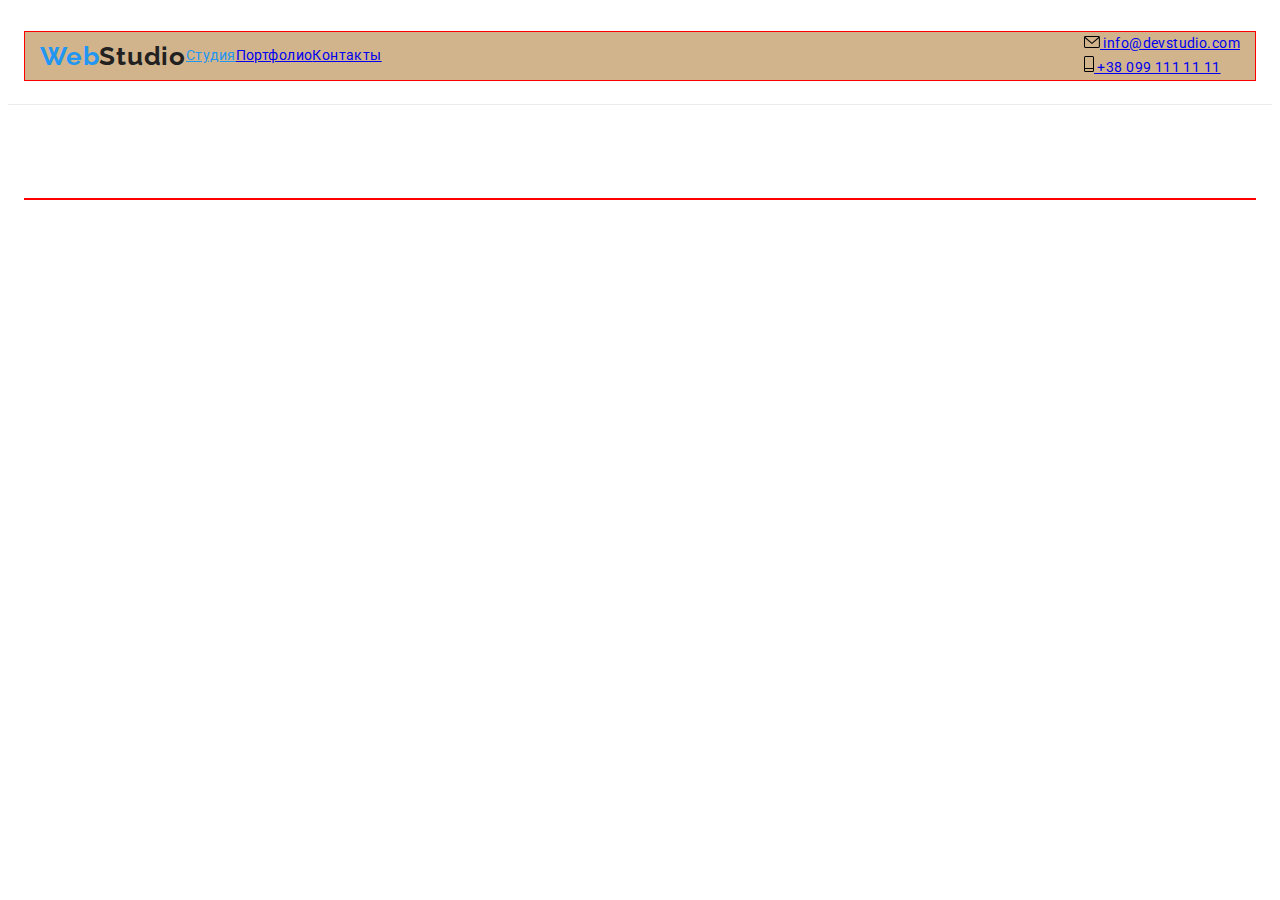
==== commit 075629aa: "Додає @media" ====
--- a/index.html
+++ b/index.html
@@ -29,11 +29,20 @@
                 
 
                 <ul class="navigation-list lists-without-dots">
-                    <li class="navigation-list-item"><a class="nav accent" href="index.html"> Студия</a></li>
-                    <li class="navigation-list-item"><a class="nav" href="portfolio.html"> Портфолио </a></li>
+                    <li class="navigation-list-item"><a class="nav accent" href="index.html">Студия</a></li>
+                    <li class="navigation-list-item"><a class="nav" href="portfolio.html">Портфолио </a></li>
                     <li class="navigation-list-item"><a class="nav" href="contacts.html">Контакты</a></li>
                 </ul>
             </nav>
+
+
+           
+                <button type="button" class="burger-btn" data-menu-button >
+                    <svg class="burger-icon">            
+                        <use  href="./img/sprite.svg#menu"></use>
+                    </svg>
+                </button>           
+
             
             <ul class="contact-list lists-without-dots">
 
@@ -44,8 +53,8 @@
                                 </svg>
                     info@devstudio.com 
                 </a> 
-                </li>                
-
+                </li>               
+                
                 <li class="contact-item">
                     <a class="nav contact-list-link" href="tel:+380991111111">
                     <svg width="10" height="16" class="icon-Vector">
@@ -57,14 +66,58 @@
 
             </ul>
 
-            <button type="button" class="menu-button" data-menu-button>
-                <svg width="49" height="40" class="menu-button-ico" aria-label="Переключатель мобильного меню" aria-expanded="false"
-                    aria-controls="menu-container">
-                    <use class="menu" href="./img/sprite.svg#menu"></use>
-                    <!-- <use class="cross" href="./img/sprite.svg#cross"></use> -->
+            
+        </div> 
+        
+        
+        
+        <div class="mobile-menu" data-menu>
+
+            <button type="button" class="close-btn" data-menu-close>
+                <svg class="close-icon">
+                    <use href="./img/sprite.svg#cross"></use>
                 </svg>
             </button>
-        </div>        
+
+            <div class="mobile-menu-nav lists-without-dots">
+                <ul class="dropdown-menu-nav lists-without-dots">
+                    <li class="mobile-menu-nav-item">
+                        <a class="mobile-nav-link link accent" href="">Студия </a>
+                    </li>
+                    <li class="mobile-menu-nav-item">
+                        <a class="mobile-nav-link link" href="./portfolio.html">Портфолио</a>
+                    </li>
+                    <li class="mobile-menu-nav-item">
+                        <a class="mobile-nav-link link" href="">Контакты</a>
+                    </li>
+                </ul>
+                <ul class="dropdown-menu-contacts lists-without-dots">
+                    <li class="dropdown-menu-contacts-item">
+                        <a class="dropdown-menu-contacts-link link tel" href="tel:+380961111111">
+                            +38 096 111 11 11</a>
+                    </li>
+                    <li class="dropdown-menu-contacts-item">
+                        <a class="dropdown-menu-contacts-link link" href="mailto:info@devstudio.com">
+                            info@devstudio.com</a>
+                    </li>
+                </ul>
+                <ul class="dropdown-menu-social-links lists-without-dots">
+                    <li class="dropdown-menu-social-links-item">
+                        <a href="" class="dropdown-menu-social-links-link link">Instagram</a>
+                    </li>
+        
+                    <li class="dropdown-menu-social-links-item">
+                        <a href="" class="dropdown-menu-social-links-link link">Twitter</a>
+                    </li>
+                    <li class="dropdown-menu-social-links-item">
+                        <a href="" class="dropdown-menu-social-links-link link">Facebook</a>
+                    </li>
+                    <li class="dropdown-menu-social-links-item">
+                        <a href="" class="dropdown-menu-social-links-link link">LinkedIn</a>
+                    </li>
+                </ul>
+            </div>
+        </div>
     </header>
 
     <main>
@@ -459,7 +512,7 @@
     </footer> 
 
     <!-- modal -->
-    <!-- <div class="backdrop is-hidden" data-modal>
+    <div class="backdrop is-hidden" data-modal>
         <div class="modal-window">
             <button type="button" class="modal-close" data-modal-close>
                 <svg width="18" height="18">
@@ -511,12 +564,13 @@
 
 
         </div>
-    </div> -->
+    </div>
 
 
    
 
     <script src="./js/modal.js"></script> 
+    <script src="./js/mobile-menu.js"></script> 
 
 
 </body></html>--- a/css/main.min.css
+++ b/css/main.min.css
@@ -1,2 +1,2 @@
-:root{--text-font: "Roboto", sans-serif;--title-font: "Raleway", sans-serif;--color-font-accent: #2196f3;--color-font-normal: #212121;--color-font-light: #ffffff;--color-font-gray: #757575;--bg-footer-color: #2f303a;--color-footer-text: rgba(255, 255, 255, 0.6);--animation: cubic-bezier(0.4, 0, 0.2, 1);--timing-animation: 250ms}body{font-family:var(--text-font);background-color:var(--white-text-bg-color);font-family:Roboto, sans-serif;letter-spacing:0.03em;font-size:14px;line-height:1.714}h1,h2,h3,h4,h5,h6,p{margin:0}ul,ol{margin:0;padding:0}img{display:block;max-width:100%;height:auto}.link{text-decoration:none;transition:var(--timing-animation) var(--animation)}.address{font-style:normal}.lists-without-dots{list-style:none}.container{width:100%;padding-right:15px;padding-left:15px;margin:0 auto;display:flex;align-items:center;justify-content:space-between}@media screen and (min-width: 480px){.container{max-width:480px;background-color:tan;outline:1px solid red}}@media screen and (min-width: 768px){.container{max-width:768px}}@media screen and (min-width: 1200px){.container{max-width:1200px}}.connection-list{display:flex;justify-content:center;margin-top:16px}.connection-itam{width:44px;height:44px;border-radius:50%}.connection-itam:not(:last-child){margin-right:10px}.connection-ico{width:44px;height:44px;border-radius:50%;display:flex;justify-content:center;align-items:center;fill:#afb1b8;transition:background-color var(--timing-animation) var(--animation)}.connection-ico:hover .social-list-icon,.connection-ico:focus .social-list-icon{fill:var(--color-font-light)}.connection-ico:hover,.connection-ico:focus{background-color:var(--color-font-accent)}.social-list-icon{transition:var(--timing-animation) var(--animation)}.header{position:relative;border-bottom:1px solid #ececec;padding:16px 0}.navigation-list{display:none}.contact-list{display:none}@media screen and (min-width: 768px){.header{padding:26px 0}}@media screen and (min-width: 1200px){.header{padding:24px 0}}.hero{background-size:cover;background-position:center;background-image:linear-gradient(rgba(47,48,58,0.4), rgba(47,48,58,0.4)),url("../img/bg/hero-bg.jpg");max-width:1600px;height:600px;margin-left:auto;margin-right:auto;background-color:var(--bg-footer-color);text-align:center}.hero-title{color:var(--color-font-light);font-size:44px;font-weight:900;line-height:1.36;text-align:center;letter-spacing:0.06em;text-transform:uppercase;max-width:700px;margin-bottom:30px}.hero-board{padding:200px 252px;text-align:center}.ico-advantages{border-radius:4px;margin-bottom:30px;background-color:#f5f4fa;display:flex;justify-content:center;align-items:center;width:270px;height:120px}.section-advantages{padding-top:94px}.advantages-list{display:flex}.advantages-item{width:270px}.advantages-item:not(:last-child){margin-right:30px}.title-advantages{font-size:0px}.advantages-title-item{font-size:14px;font-weight:700;line-height:1.142;text-transform:uppercase;color:var(--color-font-normal);margin-bottom:10px}.advantages-paragraph-item{color:var(--color-font-gray);font-style:normal;font-weight:normal;font-size:14px;line-height:1.714;letter-spacing:0.03em}.section-do{padding-top:94px;padding-bottom:94px}.title-do{margin-bottom:50px}.do-list{display:flex;align-items:center}.title-team{margin-bottom:50px}.do{font-size:36px;font-weight:700;line-height:1.162;text-align:center;letter-spacing:0.03em;color:var(--color-font-normal);margin-bottom:50px}.do-item:not(:last-child){margin-right:30px}.signature{position:relative}.signature-text{position:absolute;width:100%;bottom:0;text-align:center;padding:27px 0;background:rgba(47,48,58,0.8)}.signature-paragraph{margin-bottom:0;line-height:16px;text-align:center;font-weight:700;color:var(--color-font-light);text-transform:uppercase}.section-team{background-color:#f5f4fa;padding-top:94px;padding-bottom:94px}.team-title,.team-paragraph-item{text-align:center}.team-list{display:flex;flex-wrap:wrap}.team-item{box-shadow:0px 1px 3px rgba(0,0,0,0.12),0px 1px 1px rgba(0,0,0,0.14),0px 2px 1px rgba(0,0,0,0.2);border-radius:0px 0px 4px 4px;width:270px;background-color:var(--color-font-light)}.team-item:not(:last-child){align-items:center;margin-right:30px}.team-title{color:var(--color-font-normal)}.team-paragraph-item{color:var(--color-font-gray);margin-top:9px}.wrapper{padding:30px 0;text-align:center}.text{font-weight:500;font-size:16px;letter-spacing:0.03em}.models-lis{display:flex;flex-wrap:wrap}.models-title-item{font-weight:700;font-size:18px;line-height:2;letter-spacing:0.06em;color:var(--color-font-normal);margin-bottom:4px}.models-paragraph-item{font-size:16px;font-weight:400;line-height:1.875;letter-spacing:0.03em;color:var(--color-font-gray);margin:0}.models-box{position:relative;overflow:hidden}.models-list{display:flex;flex-wrap:wrap}.models-item{display:flex;width:370px;margin-right:30px;margin-bottom:30px;background:var(--color-font-light);box-sizing:border-box;transition:box-shadow var(--timing-animation) var(--animation)}.models-item:nth-child(3n+3){margin-right:0}.models-item:nth-last-child(n+4){margin-bottom:30px}.href-item{font-weight:700;font-size:18px;letter-spacing:0.06em;text-decoration:none;color:var(--color-font-normal);border:1px solid #eeeeee}.href-item:focus,.href-item:hover{box-shadow:0px 1px 1px rgba(0,0,0,0.12),0px 4px 4px rgba(0,0,0,0.06),1px 4px 6px rgba(0,0,0,0.16)}.href-item:hover .text-slider,.href-item:focus .text-slider{transform:translateY(0);z-index:1}.container-item{width:170px;height:90px}.container-item:not(:last-child){margin-right:30px}.text-paragraf{font-size:18px;line-height:1.556;color:#ffffff}.text-slider{position:absolute;transition:transform var(--timing-animation) var(--animation);transform:translateY(100%);z-index:-1;top:0;left:0;width:100%;height:100%;padding:63px 24px;background:rgba(33,150,243,0.9)}.text-card{padding:20px 24px}.address-footer{margin-bottom:8px;color:var(--color-font-light);font-weight:400;font-style:normal}.footer-contact{margin-right:70px}.logotype-footer{color:var(--color-font-light)}.contact{font-weight:500;font-style:normal}.address-contact-geolocation-link{color:var(--color-font-light);font-style:normal}.address-contact-geolocation-link:hover,.address-contact-geolocation-link:focus{color:var(--color-font-accent)}.footer{border-top:1px solid var(--bg-footer-color);background-color:var(--bg-footer-color);padding-bottom:60px;padding-top:60px}.footer-container{display:flex;align-items:baseline}.footer-logo{display:inline-block;margin-bottom:20px}.address-contact-link{font-weight:normal;color:var(--color-font-gray);padding:0;display:inline-block;transition:var(--timing-animation) var(--animation)}.address-contact-link:hover,.address-contact-link:focus{color:var(--color-font-accent)}.address-list .address-contact-item+.address-contact-item{margin-top:9px}.footer-address{margin-right:70px}.footer-title-connection{font-size:14px;font-weight:700;line-height:1.142;margin-bottom:20px;color:var(--color-font-light);letter-spacing:0.03em;text-transform:uppercase}.accent{color:var(--color-font-accent);position:relative}.logotype{font-family:Raleway, sans-serif;font-weight:700;font-size:24px;line-height:1.174;letter-spacing:0.03em;text-decoration:none;color:var(--color-font-normal)}@media screen and (min-width: 1200px){.logotype{font-size:26px;line-height:1.173}}.hero-button,.button-send,.modal-button{border:none;border-radius:4px;padding:10px 32px;min-width:200px;min-height:50px;text-align:center;color:var(--color-font-light);background-color:var(--color-font-accent);box-shadow:0px 4px 4px rgba(0,0,0,0.15);font-size:16px;font-weight:700;line-height:1.187;letter-spacing:0.06em;cursor:pointer;border:1 solid var(--accent-color);transition:box-shadow var(--timing-animation) var(--animation);transition:color var(--timing-animation) var(--animation);transition:background-color var(--timing-animation) var(--animation)}.hero-button:hover,.hero-button:focus,.button-send:hover,.button-send:focus,.modal-button:hover,.modal-button:focus{background:#188ce8;box-shadow:0px 4px 4px rgba(0,0,0,0.15);border-radius:4px}.list-button{margin-bottom:50px;display:flex;justify-content:center}.button-caption{border:none;padding:6px 22px;border-radius:4px;font-family:inherit;font-size:16px;font-weight:500;line-height:1.162;letter-spacing:inherit;color:var(--title-font);background-color:#f5f4fa;cursor:pointer;transition:background-color var(--timing-animation) var(--animation),color var(--timing-animation) var(--animation),box-shadow var(--timing-animation) var(--animation)}.button-caption:hover,.button-caption:focus{border:none;color:var(--color-font-light);background-color:var(--color-font-accent);box-shadow:0px 3px 1px rgba(0,0,0,0.1),0px 1px 2px rgba(0,0,0,0.08),0px 2px 2px rgba(0,0,0,0.12)}.button-caption-items:not(:last-child){margin-right:8px}.modal-button{display:flex;margin-left:auto;margin-right:auto;padding:10px 55px}.modal-button:hover,.modal-button:focus{box-shadow:0px 1px 3px rgba(0,0,0,0.12),0px 1px 1px rgba(0,0,0,0.14),0px 2px 1px rgba(0,0,0,0.2)}.button-mailing{display:flex;justify-content:center;padding:10px 28px;align-items:center;transition:box-shadow var(--timing-animation) var(--animation)}.menu-button{display:inline-flex;padding:0;border:0;background-color:transparent;transition-property:color;transition-duration:250ms;transition-timing-function:var(--timing-animation)}.menu-button:hover,.menu-button:focus{color:var(--color-font-accent)}.menu-button__icon{fill:currentColor}@media screen and (min-width: 768px){.menu-button{display:none}}.footer-connection-list{display:flex;justify-content:center}.footer-connection-itam{width:44px;height:44px}.footer-connection-itam:not(:last-child){margin-right:10px}.footer-connection-itam:not(:last-child){margin-right:10px}.footer-connection-ico{align-items:center;display:flex;justify-content:center;background:rgba(255,255,255,0.1);border-radius:50%;fill:var(--color-font-light);width:100%;height:100%;transition:var(--timing-animation) var(--animation)}.footer-connection-ico:hover,.footer-connection-ico:focus{background-color:var(--color-font-accent)}.modal-close{display:flex;align-items:center;position:absolute;top:8px;right:8px;width:30px;height:30px;background:transparent;border:1px solid rgba(0,0,0,0.1);border-radius:50%;cursor:pointer;border-color:rgba(0,0,0,0.1);transition:all var(--timing-animation) var(--animation)}.modal-close:hover,.modal-close:focus{fill:var(--color-font-accent);border-color:var(--color-font-accent)}.backdrop{position:fixed;top:0;left:0;width:100%;height:100%;background-color:rgba(0,0,0,0.2);transition:all var(--timing-animation) var(--animation)}.is-hidden{opacity:0;visibility:hidden;pointer-events:none}.is-hidden .modal-window{transform:translate(-50%, -50%) scale(0.6)}.modal-window{position:absolute;min-width:528px;min-height:581px;left:50%;top:50%;transform:translate(-50%, -50%);background:var(--color-font-light);box-shadow:0px 1px 3px rgba(0,0,0,0.12),0px 1px 1px rgba(0,0,0,0.14),0px 2px 1px rgba(0,0,0,0.2);border-radius:4px;transition:all var(--timing-animation) var(--animation);transform:translate(-50%, -50%) scale(1)}.form-modal{padding:40px}.form-modal .inputs-data{position:relative}.inputs-data{margin-bottom:28px}.modal-text{font-size:20px;font-weight:700;line-height:1.15;text-align:center;letter-spacing:0.03em;color:var(--color-font-normal);display:block;margin-bottom:30px}.form-input,.coment{width:100%;height:40px;border:1px solid rgba(33,33,33,0.2);border-radius:4px;width:100%;height:40px;border:1px solid rgba(33,33,33,0.2);border-radius:4px}.form-input:focus,.form-input:focus,.coment:focus,.coment:focus{outline:none;border:1px solid var(--color-font-accent)}.form-input{position:relative;padding-left:42px;transition:border var(--timing-animation) var(--animation)}.form-input:focus ~ .form-ico{fill:var(--color-font-accent)}.form-ico{position:absolute;top:50%;left:15px;transform:translateY(-50%)}.form-label,.coment-label{position:absolute;top:0;left:0;transform:translateY(-18px);font-weight:normal;font-size:12px;line-height:1.167;letter-spacing:0.01em}.form-coment{position:relative;margin-bottom:20px}.coment{height:120px;resize:none;padding:12px 16px;transition:border var(--timing-animation) var(--animation)}.coment::placeholder{font-weight:normal;font-size:14px;line-height:1.14;letter-spacing:0.01em;color:rgba(117,117,117,0.5)}.form-checkbox{position:relative;display:flex;align-items:center;margin-bottom:30px}.in-checkbox{position:absolute !important;clip:rect(1px 1px 1px 1px);clip:rect(1px, 1px, 1px, 1px);padding:0 !important;border:0 !important;height:1px !important;width:1px !important;overflow:hidden}.in-checkbox:checked+.label-checkbox::after{border-color:var(--color-font-accent);background-color:var(--color-font-accent);background-image:url(../img/ico/check.svg);background-size:contain;background-position:center;background-origin:border-box}.in-checkbox:checked:focus+.label-checkbox::after{box-shadow:0px 1px 3px rgba(0,0,0,0.12),0px 1px 1px rgba(0,0,0,0.14),0px 2px 1px rgba(0,0,0,0.2)}.in-checkbox:focus:not(:checked)+.label-checkbox::after{border-color:var(--color-font-accent)}.label-checkbox{display:inline-block;font-weight:normal;font-size:14px;line-height:1.71;letter-spacing:0.03em;margin-left:35px}.label-checkbox::after{position:absolute;top:50%;left:13px;transform:translateY(-50%);content:"";display:inline-block;width:16px;height:15px;border:2px solid var(--color-font-normal);border-radius:2px;transition:all var(--timing-animation) var(--animation)}.link-consent{margin-top:0;margin-bottom:0;font-style:normal;color:var(--color-font-accent)}.box-send{margin-left:auto}.box-send .form-box{display:flex;position:relative}.submit-text{margin-bottom:20px;margin-top:0px;font-size:14px;font-weight:700;line-height:1.142;letter-spacing:0.03em;text-transform:uppercase;color:var(--color-font-light)}.mail-in{padding:15px 16px;margin-right:11px;width:350px;border:1px solid rgba(255,255,255,0.3);border-radius:4px;background-color:transparent;color:var(--color-font-light);font-weight:normal;font-size:16px;line-height:1.25;transition:box-shadow var(--timing-animation) var(--animation)}.mail-in:hover,.mail-in:focus{border:1px solid var(--color-font-accent)}.mail-in::placeholder{font-weight:normal;font-size:16px;line-height:1.25;letter-spacing:0.03em;color:rgba(255,255,255,0.6)}.mail-in:-webkit-autofill,.mail-in:-webkit-autofill:hover,.mail-in:-webkit-autofill:focus{border:1px solid var(--color-font-accent);-webkit-text-fill-color:var(--color-font-light);transition:background-color 5000s ease-in-out 0s;color:#275b6b}.button-send{display:flex;justify-content:center;align-items:center}.submit-icon{margin-left:10px;fill:var(--color-font-light)}
+:root{--text-font: "Roboto", sans-serif;--title-font: "Raleway", sans-serif;--color-font-accent: #2196f3;--color-font-normal: #212121;--color-font-light: #ffffff;--color-font-gray: #757575;--bg-footer-color: #2f303a;--color-footer-text: rgba(255, 255, 255, 0.6);--animation: cubic-bezier(0.4, 0, 0.2, 1);--timing-animation: 250ms}body{font-family:var(--text-font);background-color:var(--white-text-bg-color);font-family:Roboto, sans-serif;letter-spacing:0.03em;font-size:14px;line-height:1.714}h1,h2,h3,h4,h5,h6,p{margin:0}ul,ol{margin:0;padding:0}img{display:block;max-width:100%;height:auto}.link{text-decoration:none;transition:var(--timing-animation) var(--animation)}.address{font-style:normal}.lists-without-dots{list-style:none}.container{width:100%;padding-right:15px;padding-left:15px;margin:0 auto;display:flex;align-items:center;justify-content:space-between}@media screen and (min-width: 480px){.container{max-width:480px;background-color:tan;outline:1px solid red}}@media screen and (min-width: 768px){.container{max-width:768px}}@media screen and (min-width: 1200px){.container{max-width:1200px}}.connection-list{display:flex;justify-content:center;margin-top:16px}.connection-itam{width:44px;height:44px;border-radius:50%}.connection-itam:not(:last-child){margin-right:10px}.connection-ico{width:44px;height:44px;border-radius:50%;display:flex;justify-content:center;align-items:center;fill:#afb1b8;transition:background-color var(--timing-animation) var(--animation)}.connection-ico:hover .social-list-icon,.connection-ico:focus .social-list-icon{fill:var(--color-font-light)}.connection-ico:hover,.connection-ico:focus{background-color:var(--color-font-accent)}.social-list-icon{transition:var(--timing-animation) var(--animation)}.header{position:relative;border-bottom:1px solid #ececec;padding:16px 0}.burger-btn,.close-btn{background:transparent;border:none;padding:0;fill:var(--color-font-normal)}.close-btn{position:absolute;top:21px;right:25px}.burger-icon,.close-icon{width:40px;height:40px}.mobile-menu{position:absolute;width:100%;max-width:480px;height:100vh;top:0;left:50%;transform:translateX(-50%) translateY(-100%);padding:48px 40px;background-color:var(--color-font-light);box-shadow:0px 4px 8px rgba(0,0,0,0.04),0px 2px 4px rgba(0,0,0,0.08),0px 1px 3px rgba(0,0,0,0.16);transition:var(--timing-animation) var(--animation)}.mobile-menu.is-open{transform:translateX(-50%) translateY(0%)}@media screen and (max-width: 767px){.navigation-list{display:none}.contact-list{display:none}}@media screen and (min-width: 768px){.header{padding:26px 0}.burger-btn{display:none}.mobile-menu{display:none}.header{display:flex;align-items:center}.navigation-list{display:flex;align-items:center}.navigation{display:flex;align-items:center}}@media screen and (min-width: 1200px){.header{padding:24px 0}}.hero{background-size:cover;background-position:center;background-image:linear-gradient(rgba(47,48,58,0.4), rgba(47,48,58,0.4)),url("../img/bg/hero-bg.jpg");max-width:1600px;height:600px;margin-left:auto;margin-right:auto;background-color:var(--bg-footer-color);text-align:center}.hero-title{color:var(--color-font-light);font-size:44px;font-weight:900;line-height:1.36;text-align:center;letter-spacing:0.06em;text-transform:uppercase;max-width:700px;margin-bottom:30px}.hero-board{padding:200px 252px;text-align:center}.ico-advantages{border-radius:4px;margin-bottom:30px;background-color:#f5f4fa;display:flex;justify-content:center;align-items:center;width:270px;height:120px}.section-advantages{padding-top:94px}.advantages-list{display:flex}.advantages-item{width:270px}.advantages-item:not(:last-child){margin-right:30px}.title-advantages{font-size:0px}.advantages-title-item{font-size:14px;font-weight:700;line-height:1.142;text-transform:uppercase;color:var(--color-font-normal);margin-bottom:10px}.advantages-paragraph-item{color:var(--color-font-gray);font-style:normal;font-weight:normal;font-size:14px;line-height:1.714;letter-spacing:0.03em}.section-do{padding-top:94px;padding-bottom:94px}.title-do{margin-bottom:50px}.do-list{display:flex;align-items:center}.title-team{margin-bottom:50px}.do{font-size:36px;font-weight:700;line-height:1.162;text-align:center;letter-spacing:0.03em;color:var(--color-font-normal);margin-bottom:50px}.do-item:not(:last-child){margin-right:30px}.signature{position:relative}.signature-text{position:absolute;width:100%;bottom:0;text-align:center;padding:27px 0;background:rgba(47,48,58,0.8)}.signature-paragraph{margin-bottom:0;line-height:16px;text-align:center;font-weight:700;color:var(--color-font-light);text-transform:uppercase}.section-team{background-color:#f5f4fa;padding-top:94px;padding-bottom:94px}.team-title,.team-paragraph-item{text-align:center}.team-list{display:flex;flex-wrap:wrap}.team-item{box-shadow:0px 1px 3px rgba(0,0,0,0.12),0px 1px 1px rgba(0,0,0,0.14),0px 2px 1px rgba(0,0,0,0.2);border-radius:0px 0px 4px 4px;width:270px;background-color:var(--color-font-light)}.team-item:not(:last-child){align-items:center;margin-right:30px}.team-title{color:var(--color-font-normal)}.team-paragraph-item{color:var(--color-font-gray);margin-top:9px}.wrapper{padding:30px 0;text-align:center}.text{font-weight:500;font-size:16px;letter-spacing:0.03em}.models-lis{display:flex;flex-wrap:wrap}.models-title-item{font-weight:700;font-size:18px;line-height:2;letter-spacing:0.06em;color:var(--color-font-normal);margin-bottom:4px}.models-paragraph-item{font-size:16px;font-weight:400;line-height:1.875;letter-spacing:0.03em;color:var(--color-font-gray);margin:0}.models-box{position:relative;overflow:hidden}.models-list{display:flex;flex-wrap:wrap}.models-item{display:flex;width:370px;margin-right:30px;margin-bottom:30px;background:var(--color-font-light);box-sizing:border-box;transition:box-shadow var(--timing-animation) var(--animation)}.models-item:nth-child(3n+3){margin-right:0}.models-item:nth-last-child(n+4){margin-bottom:30px}.href-item{font-weight:700;font-size:18px;letter-spacing:0.06em;text-decoration:none;color:var(--color-font-normal);border:1px solid #eeeeee}.href-item:focus,.href-item:hover{box-shadow:0px 1px 1px rgba(0,0,0,0.12),0px 4px 4px rgba(0,0,0,0.06),1px 4px 6px rgba(0,0,0,0.16)}.href-item:hover .text-slider,.href-item:focus .text-slider{transform:translateY(0);z-index:1}.container-item{width:170px;height:90px}.container-item:not(:last-child){margin-right:30px}.text-paragraf{font-size:18px;line-height:1.556;color:#ffffff}.text-slider{position:absolute;transition:transform var(--timing-animation) var(--animation);transform:translateY(100%);z-index:-1;top:0;left:0;width:100%;height:100%;padding:63px 24px;background:rgba(33,150,243,0.9)}.text-card{padding:20px 24px}.address-footer{margin-bottom:8px;color:var(--color-font-light);font-weight:400;font-style:normal}.footer-contact{margin-right:70px}.logotype-footer{color:var(--color-font-light)}.contact{font-weight:500;font-style:normal}.address-contact-geolocation-link{color:var(--color-font-light);font-style:normal}.address-contact-geolocation-link:hover,.address-contact-geolocation-link:focus{color:var(--color-font-accent)}.footer{border-top:1px solid var(--bg-footer-color);background-color:var(--bg-footer-color);padding-bottom:60px;padding-top:60px}.footer-container{display:flex;align-items:baseline}.footer-logo{display:inline-block;margin-bottom:20px}.address-contact-link{font-weight:normal;color:var(--color-font-gray);padding:0;display:inline-block;transition:var(--timing-animation) var(--animation)}.address-contact-link:hover,.address-contact-link:focus{color:var(--color-font-accent)}.address-list .address-contact-item+.address-contact-item{margin-top:9px}.footer-address{margin-right:70px}.footer-title-connection{font-size:14px;font-weight:700;line-height:1.142;margin-bottom:20px;color:var(--color-font-light);letter-spacing:0.03em;text-transform:uppercase}.accent{color:var(--color-font-accent);position:relative}.logotype{font-family:Raleway, sans-serif;font-weight:700;font-size:24px;line-height:1.174;letter-spacing:0.03em;text-decoration:none;color:var(--color-font-normal)}@media screen and (min-width: 1200px){.logotype{font-size:26px;line-height:1.173}}.hero-button,.button-send,.modal-button{border:none;border-radius:4px;padding:10px 32px;min-width:200px;min-height:50px;text-align:center;color:var(--color-font-light);background-color:var(--color-font-accent);box-shadow:0px 4px 4px rgba(0,0,0,0.15);font-size:16px;font-weight:700;line-height:1.187;letter-spacing:0.06em;cursor:pointer;border:1 solid var(--accent-color);transition:box-shadow var(--timing-animation) var(--animation);transition:color var(--timing-animation) var(--animation);transition:background-color var(--timing-animation) var(--animation)}.hero-button:hover,.hero-button:focus,.button-send:hover,.button-send:focus,.modal-button:hover,.modal-button:focus{background:#188ce8;box-shadow:0px 4px 4px rgba(0,0,0,0.15);border-radius:4px}.list-button{margin-bottom:50px;display:flex;justify-content:center}.button-caption{border:none;padding:6px 22px;border-radius:4px;font-family:inherit;font-size:16px;font-weight:500;line-height:1.162;letter-spacing:inherit;color:var(--title-font);background-color:#f5f4fa;cursor:pointer;transition:background-color var(--timing-animation) var(--animation),color var(--timing-animation) var(--animation),box-shadow var(--timing-animation) var(--animation)}.button-caption:hover,.button-caption:focus{border:none;color:var(--color-font-light);background-color:var(--color-font-accent);box-shadow:0px 3px 1px rgba(0,0,0,0.1),0px 1px 2px rgba(0,0,0,0.08),0px 2px 2px rgba(0,0,0,0.12)}.button-caption-items:not(:last-child){margin-right:8px}.modal-button{display:flex;margin-left:auto;margin-right:auto;padding:10px 55px}.modal-button:hover,.modal-button:focus{box-shadow:0px 1px 3px rgba(0,0,0,0.12),0px 1px 1px rgba(0,0,0,0.14),0px 2px 1px rgba(0,0,0,0.2)}.button-mailing{display:flex;justify-content:center;padding:10px 28px;align-items:center;transition:box-shadow var(--timing-animation) var(--animation)}.menu-button{display:inline-flex;padding:0;border:0;background-color:transparent;transition-property:color;transition-duration:250ms;transition-timing-function:var(--timing-animation)}.menu-button:hover,.menu-button:focus{color:var(--color-font-accent)}.menu-button__icon{fill:currentColor}@media screen and (min-width: 768px){.menu-button{display:none}}.footer-connection-list{display:flex;justify-content:center}.footer-connection-itam{width:44px;height:44px}.footer-connection-itam:not(:last-child){margin-right:10px}.footer-connection-itam:not(:last-child){margin-right:10px}.footer-connection-ico{align-items:center;display:flex;justify-content:center;background:rgba(255,255,255,0.1);border-radius:50%;fill:var(--color-font-light);width:100%;height:100%;transition:var(--timing-animation) var(--animation)}.footer-connection-ico:hover,.footer-connection-ico:focus{background-color:var(--color-font-accent)}.modal-close{display:flex;align-items:center;position:absolute;top:8px;right:8px;width:30px;height:30px;background:transparent;border:1px solid rgba(0,0,0,0.1);border-radius:50%;cursor:pointer;border-color:rgba(0,0,0,0.1);transition:all var(--timing-animation) var(--animation)}.modal-close:hover,.modal-close:focus{fill:var(--color-font-accent);border-color:var(--color-font-accent)}.backdrop{position:fixed;top:0;left:0;width:100%;height:100%;background-color:rgba(0,0,0,0.2);transition:all var(--timing-animation) var(--animation)}.is-hidden{opacity:0;visibility:hidden;pointer-events:none}.is-hidden .modal-window{transform:translate(-50%, -50%) scale(0.6)}.modal-window{position:absolute;min-width:528px;min-height:581px;left:50%;top:50%;transform:translate(-50%, -50%);background:var(--color-font-light);box-shadow:0px 1px 3px rgba(0,0,0,0.12),0px 1px 1px rgba(0,0,0,0.14),0px 2px 1px rgba(0,0,0,0.2);border-radius:4px;transition:all var(--timing-animation) var(--animation);transform:translate(-50%, -50%) scale(1)}.form-modal{padding:40px}.form-modal .inputs-data{position:relative}.inputs-data{margin-bottom:28px}.modal-text{font-size:20px;font-weight:700;line-height:1.15;text-align:center;letter-spacing:0.03em;color:var(--color-font-normal);display:block;margin-bottom:30px}.form-input,.coment{width:100%;height:40px;border:1px solid rgba(33,33,33,0.2);border-radius:4px;width:100%;height:40px;border:1px solid rgba(33,33,33,0.2);border-radius:4px}.form-input:focus,.form-input:focus,.coment:focus,.coment:focus{outline:none;border:1px solid var(--color-font-accent)}.form-input{position:relative;padding-left:42px;transition:border var(--timing-animation) var(--animation)}.form-input:focus ~ .form-ico{fill:var(--color-font-accent)}.form-ico{position:absolute;top:50%;left:15px;transform:translateY(-50%)}.form-label,.coment-label{position:absolute;top:0;left:0;transform:translateY(-18px);font-weight:normal;font-size:12px;line-height:1.167;letter-spacing:0.01em}.form-coment{position:relative;margin-bottom:20px}.coment{height:120px;resize:none;padding:12px 16px;transition:border var(--timing-animation) var(--animation)}.coment::placeholder{font-weight:normal;font-size:14px;line-height:1.14;letter-spacing:0.01em;color:rgba(117,117,117,0.5)}.form-checkbox{position:relative;display:flex;align-items:center;margin-bottom:30px}.in-checkbox{position:absolute !important;clip:rect(1px 1px 1px 1px);clip:rect(1px, 1px, 1px, 1px);padding:0 !important;border:0 !important;height:1px !important;width:1px !important;overflow:hidden}.in-checkbox:checked+.label-checkbox::after{border-color:var(--color-font-accent);background-color:var(--color-font-accent);background-image:url(../img/ico/check.svg);background-size:contain;background-position:center;background-origin:border-box}.in-checkbox:checked:focus+.label-checkbox::after{box-shadow:0px 1px 3px rgba(0,0,0,0.12),0px 1px 1px rgba(0,0,0,0.14),0px 2px 1px rgba(0,0,0,0.2)}.in-checkbox:focus:not(:checked)+.label-checkbox::after{border-color:var(--color-font-accent)}.label-checkbox{display:inline-block;font-weight:normal;font-size:14px;line-height:1.71;letter-spacing:0.03em;margin-left:35px}.label-checkbox::after{position:absolute;top:50%;left:13px;transform:translateY(-50%);content:"";display:inline-block;width:16px;height:15px;border:2px solid var(--color-font-normal);border-radius:2px;transition:all var(--timing-animation) var(--animation)}.link-consent{margin-top:0;margin-bottom:0;font-style:normal;color:var(--color-font-accent)}@media screen and (max-width: 767px){.backdrop{display:none}}.box-send{margin-left:auto}.box-send .form-box{display:flex;position:relative}.submit-text{margin-bottom:20px;margin-top:0px;font-size:14px;font-weight:700;line-height:1.142;letter-spacing:0.03em;text-transform:uppercase;color:var(--color-font-light)}.mail-in{padding:15px 16px;margin-right:11px;width:350px;border:1px solid rgba(255,255,255,0.3);border-radius:4px;background-color:transparent;color:var(--color-font-light);font-weight:normal;font-size:16px;line-height:1.25;transition:box-shadow var(--timing-animation) var(--animation)}.mail-in:hover,.mail-in:focus{border:1px solid var(--color-font-accent)}.mail-in::placeholder{font-weight:normal;font-size:16px;line-height:1.25;letter-spacing:0.03em;color:rgba(255,255,255,0.6)}.mail-in:-webkit-autofill,.mail-in:-webkit-autofill:hover,.mail-in:-webkit-autofill:focus{border:1px solid var(--color-font-accent);-webkit-text-fill-color:var(--color-font-light);transition:background-color 5000s ease-in-out 0s;color:#275b6b}.button-send{display:flex;justify-content:center;align-items:center}.submit-icon{margin-left:10px;fill:var(--color-font-light)}
 /*# sourceMappingURL=main.min.css.map */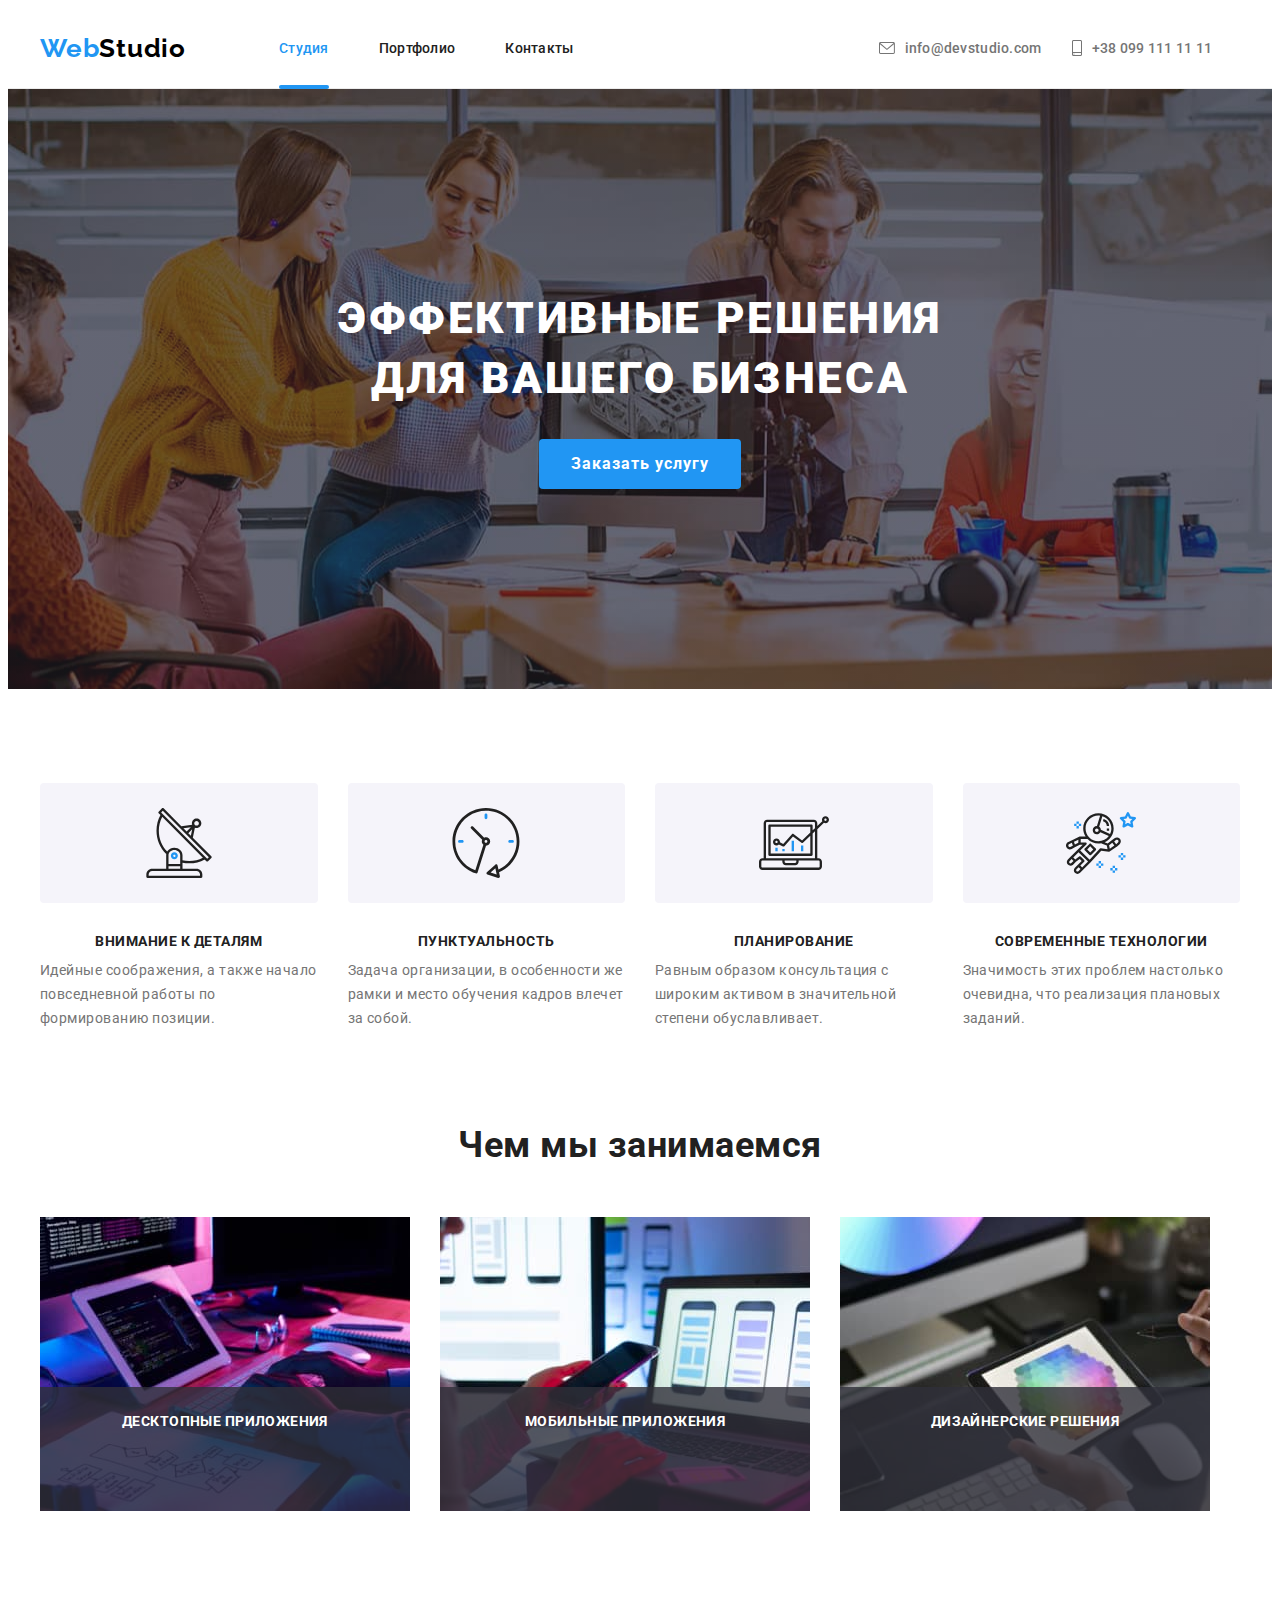
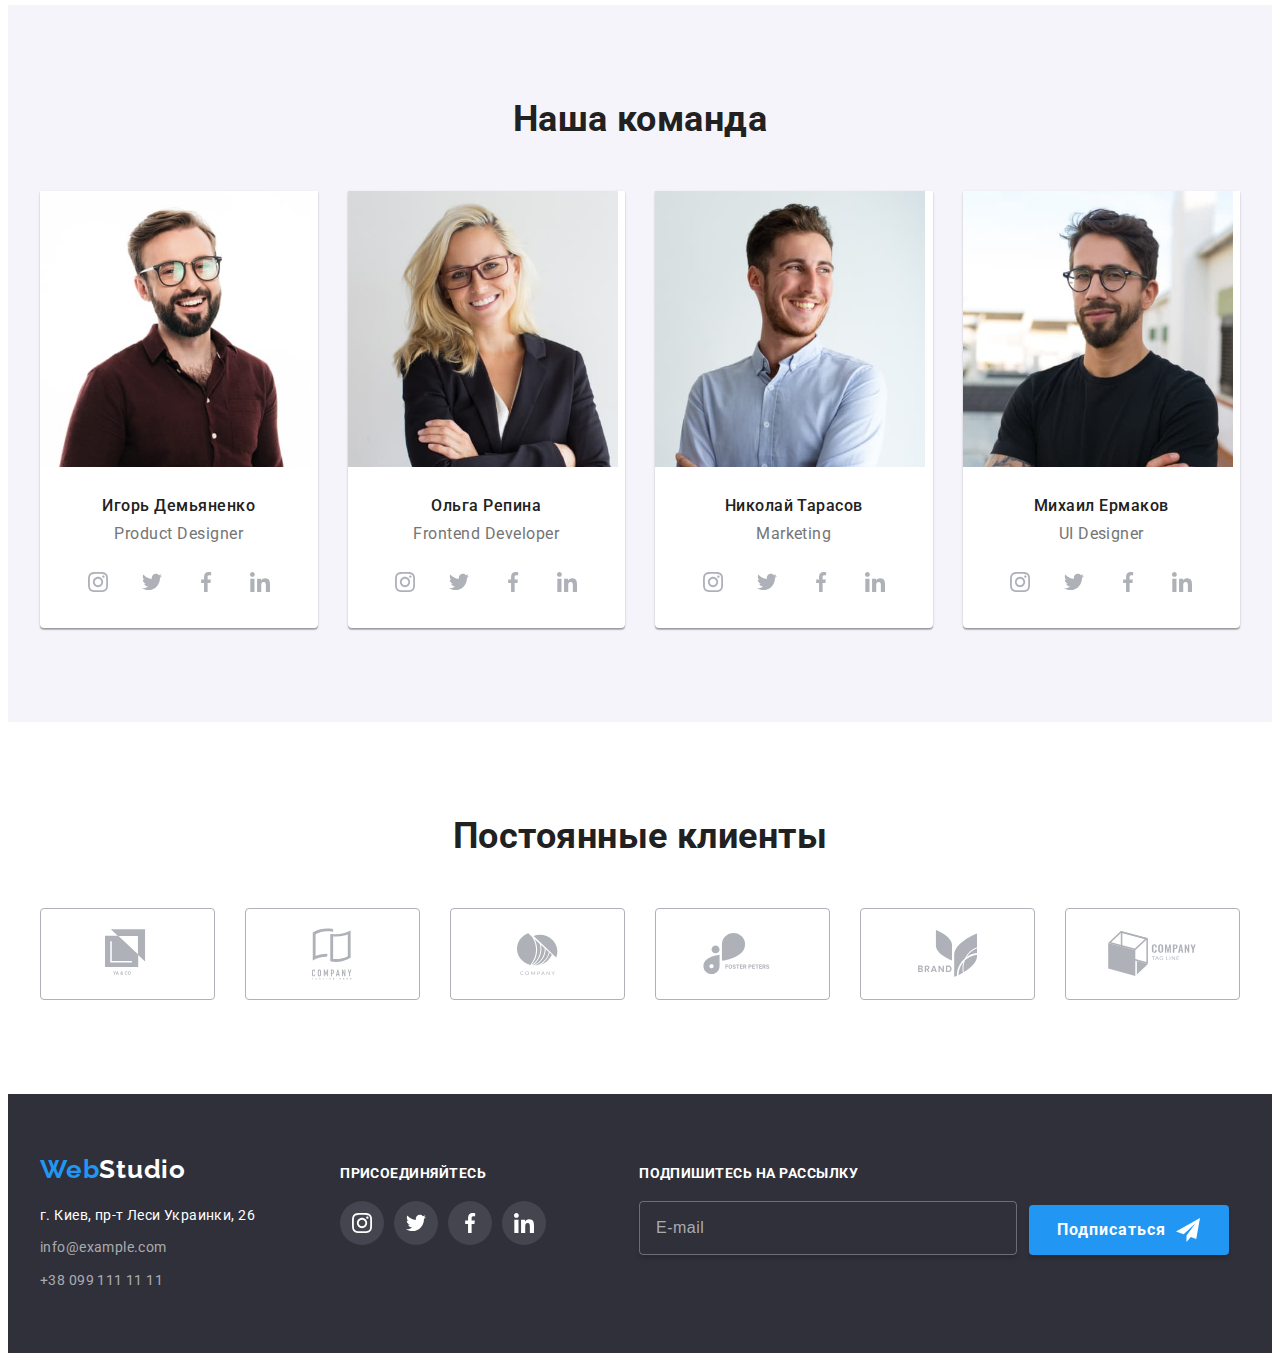
==== commit d27019a8: "додає адаптивку" ====
--- a/index.html
+++ b/index.html
@@ -2,575 +2,700 @@
 <html lang="ru">
 
 <head>
-    <meta charset="UTF-8">
-    <meta name="viewport" content="width=device-width, initial-scale=1.0">
-    <title>WebStudio</title>
-    <link rel="icon" type="image/png" href="./img/ico/WebStu.png" />
-    <link rel="stylesheet" href="https://cdnjs.cloudflare.com/ajax/libs/modern-normalize/1.0.0/modern-normalize.min.css"
-        integrity="sha512-ISS7cAi1PEhQ8jnbJpJZMd29NlhNj4AWYyLOSp2CE/CsHxTCu+r+t0D2yoJudVrd0/8fTVPUVDzY5Tvli75u/g=="
-        crossorigin="anonymous" />
-    <link rel="preconnect" href="https://fonts.gstatic.com">
-    <link
-        href="https://fonts.googleapis.com/css2?family=Raleway:wght@700&family=Roboto:wght@400;500;700;900&display=swap"
-        rel="stylesheet">
-    <!-- <link rel="stylesheet" href="./css/stylex.css"> -->
-    <link rel="stylesheet" href="./css/main.min.css">
+  <meta charset="UTF-8">
+  <meta name="viewport" content="width=device-width, initial-scale=1.0">
+  <title>WebStudio</title>
+  <link rel="icon" type="image/png" href="./images/icons/WebStu.png" />
+  <link rel="stylesheet" href="https://cdnjs.cloudflare.com/ajax/libs/modern-normalize/1.0.0/modern-normalize.min.css"
+    integrity="sha512-ISS7cAi1PEhQ8jnbJpJZMd29NlhNj4AWYyLOSp2CE/CsHxTCu+r+t0D2yoJudVrd0/8fTVPUVDzY5Tvli75u/g=="
+    crossorigin="anonymous" />
+  <link rel="preconnect" href="https://fonts.gstatic.com">
+  <link href="https://fonts.googleapis.com/css2?family=Raleway:wght@700&family=Roboto:wght@400;500;700;900&display=swap"
+    rel="stylesheet">
+  <link rel="stylesheet" href="./css/main.min.css">
+
+</head>
+
+  <body>
+    <header class="header">
+      <div class="container nav-wrapper">
+        <nav class="main-nav">
+
         
-</head>
-
-
-<body>
-<!--шапка-->
-    <header class="header">
+          <a class="logo nav-logo link" href="https://mark4titan.github.io/goit-markup-hw-08/" lang="en"><span>Web</span>Studio</a>
+
+         
+          <div class="menu-container">          
+
+            <ul class="site-nav list">
+              <li class="navigation-list-item"><a href="index.html" class="nav link current">Студия</a></li>
+              <li class="navigation-list-item"><a href="portfolio.html" class="nav link">Портфолио</a></li>
+              <li class="navigation-list-item"><a href="contacts.html" class="nav link">Контакты</a></li>
+            </ul>
+          </div>
+
+          
+        </nav>
+
+        <button type="button" class="burger-btn" data-menu-button>
+          <svg class="burger-icon">
+            <use href="./images/icons/sprite.svg#burger"></use>
+          </svg>
+        </button>
+
+
+
+        <ul class="nav-contacts list">
+        
+          <li class="nav-contacts-item">
+            <a class="nav-contacts-title" href="mailto:info@devstudio.com">
+              <svg width="16" height="12" class="contacts-icon">
+                <use href="./images/icons/sprite.svg#icon-envelope"></use>
+              </svg>
+              info@devstudio.com
+            </a>
+          </li>
+        
+          <li class="nav-contacts-item">
+            <a class="nav-contacts-title" href="tel:+380991111111">
+              <svg width="10" height="16" class="contacts-icon">
+                <use href="./images/icons/sprite.svg#icon-smartphone"></use>
+              </svg>
+              +38 099 111 11 11
+            </a>
+          </li>
+        
+        </ul>         
+
+        </div>
+      </div>
+
+
+      
+      <div class="mobile-menu" data-menu>
+      
+        <button type="button" class="close-btn" data-menu-close>
+          <svg class="close-icon">
+            <use href="./images/icons/sprite.svg#cross"></use>
+          </svg>
+        </button>
+
+
+        <!--  -->      
+        <div class="mobile-menu-nav">
+
+          <ul class="dropdown-menu-nav list">
+
+            <li class="mobile-menu-nav-item">
+              <a class="mobile-nav-link link current" href="index.html">Студия </a>
+            </li>
+
+            <li class="mobile-menu-nav-item">
+              <a class="mobile-nav-link link" href="portfolio.html">Портфолио</a>
+            </li>
+
+            <li class="mobile-menu-nav-item">
+              <a class="mobile-nav-link link" href="contacts.html">Контакты</a>
+            </li>
+
+          </ul>
+
+          <ul class="dropdown-menu-contacts list">
+            <li class="dropdown-menu-contacts-item">
+              <a class="dropdown-menu-contacts-link link tel" href="tel:+380961111111">
+                +38 096 111 11 11</a>
+            </li>
+
+            <li class="dropdown-menu-contacts-item">
+              <a class="dropdown-menu-contacts-link link" href="mailto:info@devstudio.com">
+                info@devstudio.com</a>
+            </li>
+          </ul>
+
+          <ul class="dropdown-menu-social-links list">
+            <li class="dropdown-menu-social-links-item">
+              <a href="" class="dropdown-menu-social-links-link link">Instagram</a>
+            </li>
+      
+            <li class="dropdown-menu-social-links-item">
+              <a href="" class="dropdown-menu-social-links-link link">Twitter</a>
+            </li>
+
+            <li class="dropdown-menu-social-links-item">
+              <a href="" class="dropdown-menu-social-links-link link">Facebook</a>
+            </li>
+
+            <li class="dropdown-menu-social-links-item">
+              <a href="" class="dropdown-menu-social-links-link link">LinkedIn</a>
+            </li>
+
+          </ul>
+
+        </div>
+      </div>
+
+    </header>
+
+    <main>
+      <!-- Секция Герой -->
+      <section class="hero">
         <div class="container">
-            <nav class="navigation">
-                
-                    <a lang="en" class="logotype" href="https://mark4titan.github.io/goit-markup-hw-08/" target="_blank"> <span class="accent">Web</span>Studio</a>
-                
-
-                <ul class="navigation-list lists-without-dots">
-                    <li class="navigation-list-item"><a class="nav accent" href="index.html">Студия</a></li>
-                    <li class="navigation-list-item"><a class="nav" href="portfolio.html">Портфолио </a></li>
-                    <li class="navigation-list-item"><a class="nav" href="contacts.html">Контакты</a></li>
+          <h1 class="hero__title">
+            Эффективные решения<br />
+            для вашего бизнеса
+          </h1>
+          <button type="button" class="button hero-button" data-modal-open>
+            Заказать услугу
+          </button>
+        </div>
+      </section>
+
+      <!-- Секция Наши преимущества -->
+      <section class="section features">
+        <div class="container">
+          <h2 class="section-title visually-hidden">Наши преимущества</h2>
+          <ul class="features-list list">
+            <li class="features-list-item">
+              <div class="features-list-icon-wrapper">
+                <svg class="features-list-icon" width="70" height="70"><use href="./images/icons/sprite.svg#icon-antenna"></use></svg>
+              </div>
+
+              <h3 class="features-list-title">Внимание к деталям</h3>
+              <p class="features-list-descriptions">
+                Идейные соображения, а также начало повседневной работы по
+                формированию позиции.
+              </p>
+            </li>
+            <li class="features-list-item">
+              <div class="features-list-icon-wrapper">
+                <svg class="features-list-icon" width="70" height="70"><use href="./images/icons/sprite.svg#icon-clock"></use></svg>
+              </div>
+
+              <h3 class="features-list-title">Пунктуальность</h3>
+              <p class="features-list-descriptions">
+                Задача организации, в особенности же рамки и место обучения
+                кадров влечет за собой.
+              </p>
+            </li>
+            <li class="features-list-item">
+              <div class="features-list-icon-wrapper">
+                <svg class="features-list-icon" width="70" height="70"><use href="./images/icons/sprite.svg#icon-diagram"></use></svg>
+              </div>
+
+              <h3 class="features-list-title">Планирование</h3>
+              <p class="features-list-descriptions">
+                Равным образом консультация с широким активом в значительной
+                степени обуславливает.
+              </p>
+            </li>
+            <li class="features-list-item">
+              <div class="features-list-icon-wrapper">
+                <svg class="features-list-icon" width="70" height="70"><use href="./images/icons/sprite.svg#icon-astronaut"></use></svg>
+              </div>
+
+              <h3 class="features-list-title">Современные технологии</h3>
+              <p class="features-list-descriptions">
+                Значимость этих проблем настолько очевидна, что реализация
+                плановых заданий.
+              </p>
+            </li>
+          </ul>
+        </div>
+      </section>
+
+      <!-- Секция Чем мы занимаемся -->
+      <section class="section service">
+        <div class="container">
+          <h2 class="section-title">Чем мы занимаемся</h2>
+          <ul class="service-list list">
+            <li class="service-list-item">
+              <div class="service-list-image-wrp">
+                <img
+                  srcset="
+                    ./images/service/img-1-370.jpg  1x,
+                    ./images/service/img-1-740.jpg  2x,
+                    ./images/service/img-1-1110.jpg 3x
+                  "
+                  src="./images/studio/service/img-370.jpg"
+                  width="370"
+                  alt="Разработка десктопных приложений"
+                />
+
+                <p class="service-list-overlay">Десктопные приложения</p>
+              </div>
+            </li>
+            <li class="service-list-item">
+              <div class="service-list-image-wrp">
+                <img
+                  srcset="
+                    ./images/service/img-2-370.jpg  1x,
+                    ./images/service/img-2-740.jpg  2x,
+                    ./images/service/img-2-1110.jpg 3x
+                  "
+                  src="./images/studio/service/img-2-370.jpg"
+                  width="370"
+                  alt="Разработка мобильных приложений"
+                />
+
+                <p class="service-list-overlay">Мобильные приложения</p>
+              </div>
+            </li>
+            <li class="service-list-item">
+              <div class="service-list-image-wrp">
+                <img
+                  srcset="
+                    ./images/service/img-3-370.jpg  1x,
+                    ./images/service/img-3-740.jpg  2x,
+                    ./images/service/img-3-1110.jpg 3x
+                  "
+                  src="./images/studio/service/img-3-370.jpg"
+                  width="370"
+                  alt="Дизайнерские решения"
+                />
+
+                <p class="service-list-overlay">Дизайнерские решения</p>
+              </div>
+            </li>
+          </ul>
+        </div>
+      </section>
+
+      <!-- Секция Наша команда -->
+      <section class="section team">
+        <div class="container">
+          <h2 class="section-title">Наша команда</h2>
+          <ul class="team-list list">
+            <li class="team-list-item">
+              <img
+                class="team-list-image"
+                srcset="
+                  ./images/team/img-1-450.jpg   450w,
+                  ./images/team/img-1-900.jpg   900w,
+                  ./images/team/img-1-1350.jpg 1350w
+                "
+                src="./images/team/img-1-450.jpg"
+                sizes="
+                (min-width: 1200px) 270px, 
+                (min-width: 768px)  354px, 
+                (min-width: 480px)  450px
+                "
+                alt="Фотография Игоря Демьяненко"
+              />
+              <h3 class="team-list-title">Игорь Демьяненко</h3>
+              <p class="team-list-description" lang="en">Product Designer</p>
+              <div class="social-list-wrapper">
+
+                <ul class="social-list list">
+
+                  <li class="social-list-item">
+                    <a class="social-list-link" href="">
+                      <svg class="social-list-icon" width="20" height="20">
+                        <use href="./images/icons/sprite.svg#icon-instagram"></use></svg>
+                    </a>
+                  </li>
+
+                  <li class="social-list-item">
+                    <a class="social-list-link" href="">
+                      <svg class="social-list-icon" width="20" height="20">
+                        <use href="./images/icons/sprite.svg#icon-twitter"></use></svg>
+                    </a>
+                  </li>
+
+                  <li class="social-list-item">
+                    <a class="social-list-link" href="">
+                      <svg class="social-list-icon" width="20" height="20">
+                        <use href="./images/icons/sprite.svg#icon-facebook"></use></svg>
+                    </a>
+                  </li>
+
+                  <li class="social-list-item">
+                    <a class="social-list-link" href="">
+                      <svg class="social-list-icon" width="20" height="20">
+                        <use href="./images/icons/sprite.svg#icon-linkedin"></use></svg>
+                    </a>
+                  </li>
+
                 </ul>
-            </nav>
-
-
-           
-                <button type="button" class="burger-btn" data-menu-button >
-                    <svg class="burger-icon">            
-                        <use  href="./img/sprite.svg#menu"></use>
-                    </svg>
-                </button>           
-
-            
-            <ul class="contact-list lists-without-dots">
-
-                <li class="contact-item">
-                    <a class="nav contact-list-link" href="mailto:info@devstudio.com">
-                    <svg width="16" height="12" class="icon-envelope">
-                                    <use href="./img/sprite.svg#envelope"></use>
-                                </svg>
-                    info@devstudio.com 
-                </a> 
-                </li>               
-                
-                <li class="contact-item">
-                    <a class="nav contact-list-link" href="tel:+380991111111">
-                    <svg width="10" height="16" class="icon-Vector">
-                                    <use href="./img/sprite.svg#Vector"></use>
-                                </svg>
-                    +38 099 111 11 11 
-                    </a> 
-                </li>
-
+
+              </div>
+            </li>
+            <li class="team-list-item">
+              <img
+                class="team-list-image"
+                srcset="
+                  ./images/team/img-2-450.jpg   450w,
+                  ./images/team/img-2-900.jpg   900w,
+                  ./images/team/img-2-1350.jpg 1350w
+                "
+                src="./images/team/img-2-450.jpg"
+                sizes="
+                (min-width: 1200px) 270px, 
+                (min-width: 768px) 354px, 
+                (min-width: 480px) 450px
+              "
+                alt="Фотография Ольги Репиной"
+              />
+              <h3 class="team-list-title">Ольга Репина</h3>
+              <p class="team-list-description" lang="en">Frontend Developer</p>
+              <div class="social-list-wrapper">
+
+                <ul class="social-list list">
+
+                  <li class="social-list-item">
+                    <a class="social-list-link" href="">
+                      <svg class="social-list-icon" width="20" height="20"><use href="./images/icons/sprite.svg#icon-instagram"></use></svg>
+                    </a>
+                  </li>
+
+                  <li class="social-list-item">
+                    <a class="social-list-link" href="">
+                      <svg class="social-list-icon" width="20" height="20"><use href="./images/icons/sprite.svg#icon-twitter"></use></svg>
+                    </a>
+                  </li>
+
+                  <li class="social-list-item">
+                    <a class="social-list-link" href="">
+                      <svg class="social-list-icon" width="20" height="20"><use href="./images/icons/sprite.svg#icon-facebook"></use></svg>
+                    </a>
+                  </li>
+
+                  <li class="social-list-item">
+                    <a class="social-list-link" href="">
+                      <svg class="social-list-icon" width="20" height="20"><use href="./images/icons/sprite.svg#icon-linkedin"></use></svg>
+                    </a>
+                  </li>
+
+                </ul>
+              </div>
+            </li>
+            <li class="team-list-item">
+              <img
+                class="team-list-image"
+                srcset="
+                  ./images/team/img-3-450.jpg   450w,
+                  ./images/team/img-3-900.jpg   900w,
+                  ./images/team/img-3-1350.jpg 1350w
+                "
+                src="./images/team/img-3-450.jpg"
+                sizes="
+                (min-width: 1200px) 270px, 
+                (min-width: 768px) 354px, 
+                (min-width: 480px) 450px
+              "
+                alt="Фотография Николая Тарасова"
+              />
+              <h3 class="team-list-title">Николай Тарасов</h3>
+              <p class="team-list-description" lang="en">Marketing</p>
+              <div class="social-list-wrapper">
+                <ul class="social-list list">
+                  <li class="social-list-item">
+                    <a class="social-list-link" href="">
+                      <svg class="social-list-icon" width="20" height="20">
+                        <use
+                          href="./images/icons/sprite.svg#icon-instagram"
+                        ></use>
+                      </svg>
+                    </a>
+                  </li>
+
+                  
+                  <li class="social-list-item">
+                    <a class="social-list-link" href="">
+                      <svg class="social-list-icon" width="20" height="20">
+                        <use
+                          href="./images/icons/sprite.svg#icon-twitter"
+                        ></use>
+                      </svg>
+                    </a>
+                  </li>
+
+                  
+                  <li class="social-list-item">
+                    <a class="social-list-link" href="">
+                      <svg class="social-list-icon" width="20" height="20">
+                        <use
+                          href="./images/icons/sprite.svg#icon-facebook"
+                        ></use>
+                      </svg>
+                    </a>
+                  </li>
+
+                  
+                  <li class="social-list-item">
+                    <a class="social-list-link" href="">
+                      <svg class="social-list-icon" width="20" height="20">
+                        <use
+                          href="./images/icons/sprite.svg#icon-linkedin"
+                        ></use>
+                      </svg>
+                    </a>
+                  </li>
+
+                  
+                </ul>
+              </div>
+            </li>
+
+            <li class="team-list-item">
+              <img
+                class="team-list-image"
+                srcset="
+                  ./images/team/img-4-450.jpg   450w,
+                  ./images/team/img-4-900.jpg   900w,
+                  ./images/team/img-4-1350.jpg 1350w
+                "
+                src="./images/team/img-4-450.jpg"
+                sizes="
+                (min-width: 1200px) 270px, 
+                (min-width: 768px) 354px, 
+                (min-width: 480px) 450px
+              "
+                alt="Фотография Михаила Ермакова"
+              />
+              <h3 class="team-list-title">Михаил Ермаков</h3>
+              <p class="team-list-description" lang="en">UI Designer</p>
+              <div class="social-list-wrapper">
+
+                <ul class="social-list list">
+
+                  <li class="social-list-item">
+
+                    <a class="social-list-link" href="">
+                      <svg class="social-list-icon" width="20" height="20">
+                        <use href="./images/icons/sprite.svg#icon-instagram"></use></svg>
+                    </a>
+                  </li>
+
+
+                  <li class="social-list-item">
+
+                    <a class="social-list-link" href="">
+                      <svg class="social-list-icon" width="20" height="20">
+                        <use href="./images/icons/sprite.svg#icon-twitter"></use></svg>
+                    </a>
+                  </li>
+
+                  <li class="social-list-item">
+
+                    <a class="social-list-link" href="">
+                      <svg class="social-list-icon" width="20" height="20">
+                        <use href="./images/icons/sprite.svg#icon-facebook"></use></svg>
+                    </a>
+                  </li>
+
+                  <li class="social-list-item">
+
+                    <a class="social-list-link" href="">
+                      <svg class="social-list-icon" width="20" height="20">
+                        <use href="./images/icons/sprite.svg#icon-linkedin"></use></svg>
+                    </a>
+                  </li>
+
+                </ul>
+
+              </div>
+            </li>
+          </ul>
+        </div>
+      </section>
+
+      <!-- Секция наши клиенты -->
+      <section class="section clients">
+        <div class="container">
+          <h2 class="section-title">Постоянные клиенты</h2>
+          <ul class="clients-list list">
+            <li class="clients-list-item">
+              <a href="" class="clients-list-link">
+                <svg class="clients-list-icon" width="44.27" height="49.23">
+                  <use href="./images/icons/sprite.svg#icon-logo-1"></use>
+                </svg>
+              </a>
+            </li>
+            <li class="clients-list-item">
+              <a href="" class="clients-list-link">
+                <svg class="clients-list-icon" width="40" height="52">
+                  <use href="./images/icons/sprite.svg#icon-logo-2"></use>
+                </svg>
+              </a>
+            </li>
+            <li class="clients-list-item">
+              <a href="" class="clients-list-link">
+                <svg class="clients-list-icon" width="41" height="42.6">
+                  <use href="./images/icons/sprite.svg#icon-logo-3"></use>
+                </svg>
+              </a>
+            </li>
+            <li class="clients-list-item">
+              <a href="" class="clients-list-link">
+                <svg class="clients-list-icon" width="79.66" height="42.02">
+                  <use href="./images/icons/sprite.svg#icon-logo-4"></use>
+                </svg>
+              </a>
+            </li>
+            <li class="clients-list-item">
+              <a href="" class="clients-list-link">
+                <svg class="clients-list-icon" width="59" height="47">
+                  <use href="./images/icons/sprite.svg#icon-logo-5"></use>
+                </svg>
+              </a>
+            </li>
+            <li class="clients-list-item">
+              <a href="" class="clients-list-link">
+                <svg class="clients-list-icon" width="88.48" height="45.44">
+                  <use href="./images/icons/sprite.svg#icon-logo-6"></use>
+                </svg>
+              </a>
+            </li>
+          </ul>
+        </div>
+      </section>
+    </main>
+    <footer class="footer">
+      <div class="footer-wrapper container">
+        <div class="footer-left-side">
+          <div class="footer-address-side">
+            <a href="./index.html" lang="en" class="logo footer-logo link"
+              ><span>Web</span>Studio</a
+            >
+            <address class="footer-address">
+              г. Киев, пр-т Леси Украинки, 26
+            </address>
+            <address class="footer-contacts">
+              <a class="footer-contacts-title" href="mailto:info@example.com"
+                >info@example.com</a
+              >
+              <a class="footer-contacts-title" href="tel:+380991111111"
+                >+38 099 111 11 11</a
+              >
+            </address>
+          </div>
+
+          <div class="footer-social">
+            <p class="footer-social-description">присоединяйтесь</p>
+            <ul class="footer-social-list list">
+              <li class="footer-social-list-item">
+                <a class="footer-social-list-link" href="">
+                  <svg class="footer-social-list-icon" width="20" height="20">
+                    <use href="./images/icons/sprite.svg#icon-instagram"></use>
+                  </svg>
+                </a>
+              </li>
+              <li class="footer-social-list-item">
+                <a class="footer-social-list-link" href="">
+                  <svg class="footer-social-list-icon" width="20" height="20">
+                    <use href="./images/icons/sprite.svg#icon-twitter"></use>
+                  </svg>
+                </a>
+              </li>
+              <li class="footer-social-list-item">
+                <a class="footer-social-list-link" href="">
+                  <svg class="footer-social-list-icon" width="20" height="20">
+                    <use href="./images/icons/sprite.svg#icon-facebook"></use>
+                  </svg>
+                </a>
+              </li>
+              <li class="footer-social-list-item">
+                <a class="footer-social-list-link" href="">
+                  <svg class="footer-social-list-icon" width="20" height="20">
+                    <use href="./images/icons/sprite.svg#icon-linkedin"></use>
+                  </svg>
+                </a>
+              </li>
             </ul>
-
-            
-        </div> 
-        
-        
-        
-        <div class="mobile-menu" data-menu>
-
-            <button type="button" class="close-btn" data-menu-close>
-                <svg class="close-icon">
-                    <use href="./img/sprite.svg#cross"></use>
-                </svg>
-            </button>
-
-            <div class="mobile-menu-nav lists-without-dots">
-                <ul class="dropdown-menu-nav lists-without-dots">
-                    <li class="mobile-menu-nav-item">
-                        <a class="mobile-nav-link link accent" href="">Студия </a>
-                    </li>
-                    <li class="mobile-menu-nav-item">
-                        <a class="mobile-nav-link link" href="./portfolio.html">Портфолио</a>
-                    </li>
-                    <li class="mobile-menu-nav-item">
-                        <a class="mobile-nav-link link" href="">Контакты</a>
-                    </li>
-                </ul>
-                <ul class="dropdown-menu-contacts lists-without-dots">
-                    <li class="dropdown-menu-contacts-item">
-                        <a class="dropdown-menu-contacts-link link tel" href="tel:+380961111111">
-                            +38 096 111 11 11</a>
-                    </li>
-                    <li class="dropdown-menu-contacts-item">
-                        <a class="dropdown-menu-contacts-link link" href="mailto:info@devstudio.com">
-                            info@devstudio.com</a>
-                    </li>
-                </ul>
-                <ul class="dropdown-menu-social-links lists-without-dots">
-                    <li class="dropdown-menu-social-links-item">
-                        <a href="" class="dropdown-menu-social-links-link link">Instagram</a>
-                    </li>
-        
-                    <li class="dropdown-menu-social-links-item">
-                        <a href="" class="dropdown-menu-social-links-link link">Twitter</a>
-                    </li>
-                    <li class="dropdown-menu-social-links-item">
-                        <a href="" class="dropdown-menu-social-links-link link">Facebook</a>
-                    </li>
-                    <li class="dropdown-menu-social-links-item">
-                        <a href="" class="dropdown-menu-social-links-link link">LinkedIn</a>
-                    </li>
-                </ul>
+          </div>
+        </div>
+
+        <!-- submit -->
+
+        <form action="" class="footer-form js-speaker-form">
+          <div class="footer-form-form-field">
+            <label class="footer-form-label" for="subscribe"
+              >Подпишитесь на рассылку</label
+            >
+            <input
+              class="footer-form-input" type="email" name="subscribe" 
+              id="subscribe" placeholder="E-mail" required/>
+          </div>
+
+          <button type="submit" class="button footer-form-button">
+            Подписаться
+            <svg class="footer-form-icon" width="24" height="24"><use href="./images/icons/sprite.svg#form-send"></use></svg>
+          </button>  
+
+        </form>
+
+
+      </div>
+    </footer>
+
+
+<!-- modal -->
+    <div class="backdrop is-hidden" data-modal>
+      <div class="modal">
+        <button type="button" class="modal-button" data-modal-close>
+          <svg class="modal-button-icon" width="18" height="18">
+            <use href="./images/icons/sprite.svg#icon-close"></use>
+          </svg>
+        </button>
+
+        <form action="" class="form js-speaker-form">
+          <p class="form-title">Оставьте свои данные, мы вам перезвоним</p>
+          <div class="form-field">
+            <label for="name" class="label-description">Имя</label>
+            <div class="modal-form-input-wrapper">
+              <input class="modal-form-input" type="text" name="user-name" id="name" required/>
+              <svg class="modal-form-icon" width="18" height="18">
+                <use href="./images/icons/sprite.svg#form-person"></use>
+              </svg>
             </div>
-        </div>
-    </header>
-
-    <main>
-
-        <!--hero-->     
-            <!-- <section class="hero">
-                <div class="container">
-            
-                    <div class="hero-board">
-                        <h1 class="hero-title">Эффективные решения<br> для вашего бизнеса</h1>
-                        <button class="hero-button" type="button" data-modal-open>Заказать услугу</button>
-                    </div>
-            
-                </div>
-            </section> -->
-
-        <!--benefits-->        
-        <section class="section-advantages">
-            <div class="container">
-
-            <!-- заголовок-->            
-            <!-- <h2 class="title-advantages"> преимущества</h2>              
-            <ul class="advantages-list lists-without-dots">
-                <li class="advantages-item">
-                    <div class="ico-advantages">
-                        <svg width="65" height="70" class="social-list-icon">
-                            <use href="./img/sprite.svg#antenna"></use>
-                        </svg></div> 
-                    <h3 class="advantages-title-item">Внимание к деталям</h3> 
-                    <p class="advantages-paragraph-item">Идейные соображения, а также начало повседневной работы по формированию позиции. </p>
-                </li>
-                <li class="advantages-item">
-                    <div class="ico-advantages">
-                        <svg width="65" height="70" class="social-list-icon">
-                            <use href="./img/sprite.svg#clock"></use>
-                        </svg></div> 
-                    <h3 class="advantages-title-item">Пунктуальность</h3> 
-                    <p class="advantages-paragraph-item">Задача организации, в особенности же рамки и место обучения кадров влечет за собой. </p>
-                </li>
-                <li class="advantages-item">
-                    <div class="ico-advantages">
-                        <svg width="65" height="70" class="social-list-icon">
-                            <use href="./img/sprite.svg#diagram"></use>
-                        </svg></div>    
-                    <h3 class="advantages-title-item">Планирование</h3> 
-                    <p class="advantages-paragraph-item">Равным образом консультация с широким активом в значительной степени обуславливает. </p>
-                </li>
-                <li class="advantages-item">
-                    <div class="ico-advantages">
-                        <svg width="65" height="70" class="social-list-icon">
-                            <use href="./img/sprite.svg#astronaut"></use>
-                        </svg></div> 
-                    <h3 class="advantages-title-item">Современные технологии</h3> 
-                    <p class="advantages-paragraph-item">Значимость этих проблем настолько очевидна, что реализация плановых заданий. </p>
-                </li>
-            </ul> -->
+          </div>
+
+          <div class="form-field">
+            <label for="telephone" class="label-description">Телефон</label>
+            <div class="modal-form-input-wrapper">
+              <input class="modal-form-input" type="tel" name="user-telephone" id="telephone" required pattern="[0-9]{10,12}"/>
+              <svg class="modal-form-icon" width="18" height="18">
+                <use href="./images/icons/sprite.svg#form-phone"></use>
+              </svg>
             </div>
-        </section>
-
-        <!--Чем мы занимаемся-->
-        <!-- <section class="section-do">
-            <div class="container">
-            <h2  class="title-do do"> Чем мы занимаемся </h2>
-            
-            <ul class="do-list lists-without-dots">
-                
-                <li class="do-item"> 
-                    <div class="signature">
-                        <img class="do-item-img" src="./img/work/box1.jpg" alt="проектирования структуры" width="370" height="294"> 
-                            
-                        <div class="signature-text">
-                            <p class="signature-paragraph">Десктопные приложения</p>
-                        </div>
-                    </div>
-                </li>
-                
-                <li class="do-item"> 
-                    <div class="signature">
-                        <img class="do-item-img" src="./img/work/box2.jpg" alt="оптимизация под все платформы" width="370" height="294"> 
-                            
-                        <div class="signature-text">
-                            <p class="signature-paragraph">Мобильные приложения</p>
-                        </div>
-                    </div>
-                </li>
-                
-                <li class="do-item"> 
-                    <div class="signature">
-                        <img class="do-item-img" src="./img/work/box3.jpg" alt="подбор стиля" width="370" height="294"> 
-                            
-                        <div class="signature-text">
-                            <p class="signature-paragraph">Дизайнерские решения</p>
-                        </div>
-                    </div>
-                </li>
-            </ul>
+          </div>
+
+          <div class="form-field">
+            <label for="email" class="label-description">Почта</label>
+            <div class="modal-form-input-wrapper">
+              <input class="modal-form-input" type="email" name="user-email" id="email" required/>
+              <svg class="modal-form-icon" width="18" height="18">
+                <use href="./images/icons/sprite.svg#form-email"></use>
+              </svg>
             </div>
-        </section> -->
-
-        
-
-        <!--команда-->
-        <!-- <section class="section-team "> 
-           <div class="container">
-           <h2 class="title-team do"> Наша команда </h2> 
-           <ul class="team-list lists-without-dots">
-                <li class="team-item"> <img src="./img/supervisors/product-designer.jpg" alt="Игорь Демьяненко" width="270" height="260">
-                    <div class="wrapper">
-                        <h3 class="text team-title">Игорь Демьяненко</h3> 
-                        <p class="text team-paragraph-item"> Product Designer  </p>
-
-                        <ul class="connection-list lists-without-dots">
-
-                                <li class="connection-itam">
-                                    <a class="connection-ico" href="#">
-                                    <svg width="20" height="20" class="social-list-icon">
-                                    <use href="./img/sprite.svg#instagram"></use></svg></a>
-                                </li>
-                            
-                                <li class="connection-itam">
-                                    <a class="connection-ico" href="#">
-                                    <svg width="20" height="20" class="social-list-icon">
-                                    <use href="./img/sprite.svg#twitter"></use></svg></a>
-                                </li>
-                            
-                                <li class="connection-itam">
-                                    <a class="connection-ico" href="#">
-                                    <svg width="20" height="20" class="social-list-icon">
-                                    <use href="./img/sprite.svg#facebook"></use></svg></a>
-                                </li>
-                            
-                                <li class="connection-itam">
-                                    <a class="connection-ico" href="#">
-                                    <svg width="20" height="20" class="social-list-icon">
-                                    <use href="./img/sprite.svg#linkedin"></use></svg></a>
-                                </li>
-
-                            </ul>
-
-                    </div>
-                </li>
-                <li class="team-item"> <img src="./img/supervisors/frontend-developer.jpg" alt="Ольга Репина" width="270" height="260">
-                    <div class="wrapper">
-                        <h3 class="text team-title">Ольга Репина</h3> 
-                        <p class="text team-paragraph-item">Frontend Developer </p>
-
-                        <ul class="connection-list lists-without-dots">
-
-                                <li class="connection-itam">
-                                    <a class="connection-ico" href="#">
-                                    <svg width="20" height="20" class="social-list-icon">
-                                    <use href="./img/sprite.svg#instagram"></use></svg></a>
-                                </li>
-                            
-                                <li class="connection-itam">
-                                    <a class="connection-ico" href="#">
-                                    <svg width="20" height="20" class="social-list-icon">
-                                    <use href="./img/sprite.svg#twitter"></use></svg></a>
-                                </li>
-                            
-                                <li class="connection-itam">
-                                    <a class="connection-ico" href="#">
-                                    <svg width="20" height="20" class="social-list-icon">
-                                    <use href="./img/sprite.svg#facebook"></use></svg></a>
-                                </li>
-                            
-                                <li class="connection-itam">
-                                    <a class="connection-ico" href="#">
-                                    <svg width="20" height="20" class="social-list-icon">
-                                    <use href="./img/sprite.svg#linkedin"></use></svg></a>
-                                </li>
-
-                            </ul>
-                            
-                    </div>
-                </li>
-                <li class="team-item"> <img src="./img/supervisors/mar-keting.jpg" alt="Николай Тарасов" width="270" height="260">
-                    <div class="wrapper">
-                        <h3 class="text team-title">Николай Тарасов</h3> 
-                        <p class="text team-paragraph-item">Marketing </p>
-
-                        <ul class="connection-list lists-without-dots">
-
-                                <li class="connection-itam">
-                                    <a class="connection-ico" href="#">
-                                    <svg width="20" height="20" class="social-list-icon">
-                                    <use href="./img/sprite.svg#instagram"></use></svg></a>
-                                </li>
-                            
-                                <li class="connection-itam">
-                                    <a class="connection-ico" href="#">
-                                    <svg width="20" height="20" class="social-list-icon">
-                                    <use href="./img/sprite.svg#twitter"></use></svg></a>
-                                </li>
-                            
-                                <li class="connection-itam">
-                                    <a class="connection-ico" href="#">
-                                    <svg width="20" height="20" class="social-list-icon">
-                                    <use href="./img/sprite.svg#facebook"></use></svg></a>
-                                </li>
-                            
-                                <li class="connection-itam">
-                                    <a class="connection-ico" href="#">
-                                    <svg width="20" height="20" class="social-list-icon">
-                                    <use href="./img/sprite.svg#linkedin"></use></svg></a>
-                                </li>
-
-                            </ul>
-                            
-                    </div>
-                </li>
-                <li class="team-item"> <img src="./img/supervisors/ui-designer.jpg" alt="Михаил Ермаков" width="270" height="260">
-                    <div class="wrapper">
-                        <h3 class="text team-title">Михаил Ермаков</h3> 
-                        <p class="text team-paragraph-item">UI Designer </p>
-
-                        <ul class="connection-list lists-without-dots">
-
-                                <li class="connection-itam">
-                                    <a class="connection-ico" href="#">
-                                    <svg width="20" height="20" class="social-list-icon">
-                                    <use href="./img/sprite.svg#instagram"></use></svg></a>
-                                </li>
-                            
-                                <li class="connection-itam">
-                                    <a class="connection-ico" href="#">
-                                    <svg width="20" height="20" class="social-list-icon">
-                                    <use href="./img/sprite.svg#twitter"></use></svg></a>
-                                </li>
-                            
-                                <li class="connection-itam">
-                                    <a class="connection-ico" href="#">
-                                    <svg width="20" height="20" class="social-list-icon">
-                                    <use href="./img/sprite.svg#facebook"></use></svg></a>
-                                </li>
-                            
-                                <li class="connection-itam">
-                                    <a class="connection-ico" href="#">
-                                    <svg width="20" height="20" class="social-list-icon">
-                                    <use href="./img/sprite.svg#linkedin"></use></svg></a>
-                                </li>
-
-                            </ul>
-                            
-                    </div>
-                </li>
-           </ul>
-        </div>
-        </section> -->
-    </main>
-
-    <!-- clients -->
-    <!-- <section class="clients"> 
-        <div class="container">
-            <h2 class="container-title">Постоянные клиенты</h2>
-
-            <ul class="container-list lists-without-dots">
-
-                <li class="container-item">
-                    <a class="container-link" href="#">
-                        <svg width="44" height="50" class="icon-clients">
-                            <use href="./img/sprite.svg#logo-1"></use>
-                        </svg>
-                    </a>
-                </li>
-                
-                <li class="container-item">
-                    <a class="container-link" href="#">
-                        <svg width="40" height="52" class="icon-clients">
-                            <use href="./img/sprite.svg#logo-2"></use>
-                        </svg>
-                    </a>
-                </li>
-                
-                <li class="container-item">
-                    <a class="container-link" href="#">
-                        <svg width="41" height="43" class="icon-clients">
-                            <use href="./img/sprite.svg#logo-3"></use>
-                        </svg>
-                    </a>
-                </li>
-                
-                <li class="container-item">
-                    <a class="container-link" href="#">
-                        <svg width="80" height="42" class="icon-clients">
-                            <use href="./img/sprite.svg#logo-4"></use>
-                        </svg>
-                    </a>
-                </li>
-                
-                <li class="container-item">
-                    <a class="container-link" href="#">
-                        <svg width="59" height="47" class="icon-clients">
-                            <use href="./img/sprite.svg#logo-5"></use>
-                        </svg>
-                    </a>
-                </li>
-                
-                <li class="container-item">
-                    <a class="container-link" href="#">
-                        <svg width="80" height="45" class="icon-clients">
-                            <use href="./img/sprite.svg#logo-6"></use>
-                        </svg>
-                    </a>
-                </li>
-                
-            </ul>
-
-        </div>
-
-    </section> -->
-
-    <!--footer-->
-     <!-- <footer class="footer">
-        <div class="container">
-            <div class="footer-container">
-            
-                <div class="footer-address">
-                    <a lang="en" class="logotype footer-logo" href="/" target="_blank"> <span class="accent">Web</span><span
-                            class="logotype-footer">Studio</span></a>
-                    
-            
-            
-            
-                    <address class="address-footer">г. Киев, пр-т Леси Украинки, 26</address>
-            
-            
-                    <ul class="address-list lists-without-dots">
-                        <li class="address-contact-item"><a class="link address-contact-link" href="mailto:info@example.com">info@example.com </a> </li>
-                        <li class="address-contact-item"><a class="link address-contact-link" href="tel:+380991111111"> +38 099 111 11 11 </a> </li>
-                    </ul>
-                </div>
-
-                
-
-                <div class="footer-connection">
-                    <h3 class="footer-title-connection">присоединяйтесь</h3>
-
-                    <ul class="footer-connection-list lists-without-dots">
-                        <li class="footer-connection-itam">
-                            <a class="footer-connection-ico" href="#">
-                                <svg width="20" height="20" class="social-list-icon">
-                                    <use href="./img/sprite.svg#instagram"></use>
-                                </svg></a>
-                        </li>
-                        
-                        <li class="footer-connection-itam">
-                            <a class="footer-connection-ico" href="#">
-                                <svg width="20" height="20" class="social-list-icon">
-                                    <use href="./img/sprite.svg#twitter"></use>
-                                </svg></a>
-                        </li>
-                        
-                        <li class="footer-connection-itam">
-                            <a class="footer-connection-ico" href="#">
-                                <svg width="20" height="20" class="social-list-icon">
-                                    <use href="./img/sprite.svg#facebook"></use>
-                                </svg></a>
-                        </li>
-                        
-                        <li class="footer-connection-itam">
-                            <a class="footer-connection-ico" href="#">
-                                <svg width="20" height="20" class="social-list-icon">
-                                    <use href="./img/sprite.svg#linkedin"></use>
-                                </svg></a>
-                        </li>
-
-                    </ul>
-                </div> -->
-
-<!-- submit -->
-<!-- <form name="submit-box" class="box-send">
-    <h2 class="submit-text">Подпишитесь на рассылку</h2>
-    <div class="form-box">
-
-        <input type="email" name="email" id="email" placeholder="E-mail" class="mail-in" required />
-        <label for="email" class="submit-label"></label>
-
-        <button type="submit" class="button-send">Подписаться
-            <svg width="24" height="24" class="submit-icon">
-                <use href="./img/sprite.svg#icon-send"></use>
-            </svg>
-        </button>
-
+          </div>
+
+          <div class="form-field textarea">
+            <label for="comment" class="label-description">Комментарий</label>
+            <textarea
+              class="modal-form-comment"
+              name="comment"
+              id="comment"
+              placeholder="Введите текст"
+            ></textarea>
+          </div>
+
+          <div class="form-field policy">
+            <input class="modal-form-input-policy visually-hidden"
+              type="checkbox" name="policy" value="policy" id="policy" required/>
+
+            <label class="modal-form-label-policy" for="policy"
+              >Соглашаюсь с рассылкой и принимаю
+              <a href="#" class="policy-link">Условия договора</a>
+            </label>            
+          </div>
+
+          <button type="submit" class="button button-submit">Отправить</button>
+        </form>
+      </div>
     </div>
-</form>  -->
-
-                
-            </div>
-    
-        </div>
-    </footer> 
-
-    <!-- modal -->
-    <div class="backdrop is-hidden" data-modal>
-        <div class="modal-window">
-            <button type="button" class="modal-close" data-modal-close>
-                <svg width="18" height="18">
-                    <use href="./img/sprite.svg#close-black">
-                    </use>
-                </svg>
-            </button>
-
-            <form name="form-modal" class="form-modal">
-                <b class="modal-text">Оставьте свои данные, мы вам перезвоним</b>
-                <div class="inputs-data">
-                    <input type="text" name="name" id="name" class="form-input" required />
-                    <label for="name" class="form-label">Имя</label>
-                    <svg width="12" height="12" class="form-ico">
-                        <use href="./img/sprite.svg#icon-person"></use>
-                    </svg>
-                </div>
-
-                <div class="inputs-data">
-                    <input type="tel" name="tel" id="tel" class="form-input" required pattern="[0-9]{10,12}"/>
-                    <label for="tel" class="form-label">Телефон</label>
-                    <svg width="13" height="13" class="form-ico">
-                        <use href="./img/sprite.svg#icon-tel-black"></use>
-                    </svg>
-                </div>
-
-                <div class="inputs-data">
-                    <input type="email" name="email-modal" id="email-data" class="form-input" required />
-                    <label for="email-data" class="form-label">Почта</label>
-                    <svg width="15" height="12" class="form-ico">
-                        <use href="./img/sprite.svg#icon-email-black"></use>
-                    </svg>
-                </div>
-
-                <div class="form-coment">
-                    <label for="coment" class="coment-label">Комментарий</label>
-                    <textarea name="coment" id="coment" placeholder="Введите текст" class="coment"></textarea>
-                </div>
-
-                <div class="form-checkbox">
-                    <input type="checkbox" name="consent" id="consent" class="in-checkbox" required />
-                    <label for="consent" class="label-checkbox">Соглашаюсь с рассылкой и принимаю
-                        <a href="" class="link-consent"> Условия договора</a></label>
-                </div>
-                
-                <button type="submit" class="modal-button">Отправить</button>
-            </form>
-
-
-
-        </div>
-    </div>
-
-
-   
-
-    <script src="./js/modal.js"></script> 
-    <script src="./js/mobile-menu.js"></script> 
-
-
-</body></html>+
+    <script src="./js/mobile-menu.js"></script>
+    <script src="./js/modal.js"></script>
+  </body>
+</html>
--- a/css/main.min.css
+++ b/css/main.min.css
@@ -1,2 +1,2 @@
-:root{--text-font: "Roboto", sans-serif;--title-font: "Raleway", sans-serif;--color-font-accent: #2196f3;--color-font-normal: #212121;--color-font-light: #ffffff;--color-font-gray: #757575;--bg-footer-color: #2f303a;--color-footer-text: rgba(255, 255, 255, 0.6);--animation: cubic-bezier(0.4, 0, 0.2, 1);--timing-animation: 250ms}body{font-family:var(--text-font);background-color:var(--white-text-bg-color);font-family:Roboto, sans-serif;letter-spacing:0.03em;font-size:14px;line-height:1.714}h1,h2,h3,h4,h5,h6,p{margin:0}ul,ol{margin:0;padding:0}img{display:block;max-width:100%;height:auto}.link{text-decoration:none;transition:var(--timing-animation) var(--animation)}.address{font-style:normal}.lists-without-dots{list-style:none}.container{width:100%;padding-right:15px;padding-left:15px;margin:0 auto;display:flex;align-items:center;justify-content:space-between}@media screen and (min-width: 480px){.container{max-width:480px;background-color:tan;outline:1px solid red}}@media screen and (min-width: 768px){.container{max-width:768px}}@media screen and (min-width: 1200px){.container{max-width:1200px}}.connection-list{display:flex;justify-content:center;margin-top:16px}.connection-itam{width:44px;height:44px;border-radius:50%}.connection-itam:not(:last-child){margin-right:10px}.connection-ico{width:44px;height:44px;border-radius:50%;display:flex;justify-content:center;align-items:center;fill:#afb1b8;transition:background-color var(--timing-animation) var(--animation)}.connection-ico:hover .social-list-icon,.connection-ico:focus .social-list-icon{fill:var(--color-font-light)}.connection-ico:hover,.connection-ico:focus{background-color:var(--color-font-accent)}.social-list-icon{transition:var(--timing-animation) var(--animation)}.header{position:relative;border-bottom:1px solid #ececec;padding:16px 0}.burger-btn,.close-btn{background:transparent;border:none;padding:0;fill:var(--color-font-normal)}.close-btn{position:absolute;top:21px;right:25px}.burger-icon,.close-icon{width:40px;height:40px}.mobile-menu{position:absolute;width:100%;max-width:480px;height:100vh;top:0;left:50%;transform:translateX(-50%) translateY(-100%);padding:48px 40px;background-color:var(--color-font-light);box-shadow:0px 4px 8px rgba(0,0,0,0.04),0px 2px 4px rgba(0,0,0,0.08),0px 1px 3px rgba(0,0,0,0.16);transition:var(--timing-animation) var(--animation)}.mobile-menu.is-open{transform:translateX(-50%) translateY(0%)}@media screen and (max-width: 767px){.navigation-list{display:none}.contact-list{display:none}}@media screen and (min-width: 768px){.header{padding:26px 0}.burger-btn{display:none}.mobile-menu{display:none}.header{display:flex;align-items:center}.navigation-list{display:flex;align-items:center}.navigation{display:flex;align-items:center}}@media screen and (min-width: 1200px){.header{padding:24px 0}}.hero{background-size:cover;background-position:center;background-image:linear-gradient(rgba(47,48,58,0.4), rgba(47,48,58,0.4)),url("../img/bg/hero-bg.jpg");max-width:1600px;height:600px;margin-left:auto;margin-right:auto;background-color:var(--bg-footer-color);text-align:center}.hero-title{color:var(--color-font-light);font-size:44px;font-weight:900;line-height:1.36;text-align:center;letter-spacing:0.06em;text-transform:uppercase;max-width:700px;margin-bottom:30px}.hero-board{padding:200px 252px;text-align:center}.ico-advantages{border-radius:4px;margin-bottom:30px;background-color:#f5f4fa;display:flex;justify-content:center;align-items:center;width:270px;height:120px}.section-advantages{padding-top:94px}.advantages-list{display:flex}.advantages-item{width:270px}.advantages-item:not(:last-child){margin-right:30px}.title-advantages{font-size:0px}.advantages-title-item{font-size:14px;font-weight:700;line-height:1.142;text-transform:uppercase;color:var(--color-font-normal);margin-bottom:10px}.advantages-paragraph-item{color:var(--color-font-gray);font-style:normal;font-weight:normal;font-size:14px;line-height:1.714;letter-spacing:0.03em}.section-do{padding-top:94px;padding-bottom:94px}.title-do{margin-bottom:50px}.do-list{display:flex;align-items:center}.title-team{margin-bottom:50px}.do{font-size:36px;font-weight:700;line-height:1.162;text-align:center;letter-spacing:0.03em;color:var(--color-font-normal);margin-bottom:50px}.do-item:not(:last-child){margin-right:30px}.signature{position:relative}.signature-text{position:absolute;width:100%;bottom:0;text-align:center;padding:27px 0;background:rgba(47,48,58,0.8)}.signature-paragraph{margin-bottom:0;line-height:16px;text-align:center;font-weight:700;color:var(--color-font-light);text-transform:uppercase}.section-team{background-color:#f5f4fa;padding-top:94px;padding-bottom:94px}.team-title,.team-paragraph-item{text-align:center}.team-list{display:flex;flex-wrap:wrap}.team-item{box-shadow:0px 1px 3px rgba(0,0,0,0.12),0px 1px 1px rgba(0,0,0,0.14),0px 2px 1px rgba(0,0,0,0.2);border-radius:0px 0px 4px 4px;width:270px;background-color:var(--color-font-light)}.team-item:not(:last-child){align-items:center;margin-right:30px}.team-title{color:var(--color-font-normal)}.team-paragraph-item{color:var(--color-font-gray);margin-top:9px}.wrapper{padding:30px 0;text-align:center}.text{font-weight:500;font-size:16px;letter-spacing:0.03em}.models-lis{display:flex;flex-wrap:wrap}.models-title-item{font-weight:700;font-size:18px;line-height:2;letter-spacing:0.06em;color:var(--color-font-normal);margin-bottom:4px}.models-paragraph-item{font-size:16px;font-weight:400;line-height:1.875;letter-spacing:0.03em;color:var(--color-font-gray);margin:0}.models-box{position:relative;overflow:hidden}.models-list{display:flex;flex-wrap:wrap}.models-item{display:flex;width:370px;margin-right:30px;margin-bottom:30px;background:var(--color-font-light);box-sizing:border-box;transition:box-shadow var(--timing-animation) var(--animation)}.models-item:nth-child(3n+3){margin-right:0}.models-item:nth-last-child(n+4){margin-bottom:30px}.href-item{font-weight:700;font-size:18px;letter-spacing:0.06em;text-decoration:none;color:var(--color-font-normal);border:1px solid #eeeeee}.href-item:focus,.href-item:hover{box-shadow:0px 1px 1px rgba(0,0,0,0.12),0px 4px 4px rgba(0,0,0,0.06),1px 4px 6px rgba(0,0,0,0.16)}.href-item:hover .text-slider,.href-item:focus .text-slider{transform:translateY(0);z-index:1}.container-item{width:170px;height:90px}.container-item:not(:last-child){margin-right:30px}.text-paragraf{font-size:18px;line-height:1.556;color:#ffffff}.text-slider{position:absolute;transition:transform var(--timing-animation) var(--animation);transform:translateY(100%);z-index:-1;top:0;left:0;width:100%;height:100%;padding:63px 24px;background:rgba(33,150,243,0.9)}.text-card{padding:20px 24px}.address-footer{margin-bottom:8px;color:var(--color-font-light);font-weight:400;font-style:normal}.footer-contact{margin-right:70px}.logotype-footer{color:var(--color-font-light)}.contact{font-weight:500;font-style:normal}.address-contact-geolocation-link{color:var(--color-font-light);font-style:normal}.address-contact-geolocation-link:hover,.address-contact-geolocation-link:focus{color:var(--color-font-accent)}.footer{border-top:1px solid var(--bg-footer-color);background-color:var(--bg-footer-color);padding-bottom:60px;padding-top:60px}.footer-container{display:flex;align-items:baseline}.footer-logo{display:inline-block;margin-bottom:20px}.address-contact-link{font-weight:normal;color:var(--color-font-gray);padding:0;display:inline-block;transition:var(--timing-animation) var(--animation)}.address-contact-link:hover,.address-contact-link:focus{color:var(--color-font-accent)}.address-list .address-contact-item+.address-contact-item{margin-top:9px}.footer-address{margin-right:70px}.footer-title-connection{font-size:14px;font-weight:700;line-height:1.142;margin-bottom:20px;color:var(--color-font-light);letter-spacing:0.03em;text-transform:uppercase}.accent{color:var(--color-font-accent);position:relative}.logotype{font-family:Raleway, sans-serif;font-weight:700;font-size:24px;line-height:1.174;letter-spacing:0.03em;text-decoration:none;color:var(--color-font-normal)}@media screen and (min-width: 1200px){.logotype{font-size:26px;line-height:1.173}}.hero-button,.button-send,.modal-button{border:none;border-radius:4px;padding:10px 32px;min-width:200px;min-height:50px;text-align:center;color:var(--color-font-light);background-color:var(--color-font-accent);box-shadow:0px 4px 4px rgba(0,0,0,0.15);font-size:16px;font-weight:700;line-height:1.187;letter-spacing:0.06em;cursor:pointer;border:1 solid var(--accent-color);transition:box-shadow var(--timing-animation) var(--animation);transition:color var(--timing-animation) var(--animation);transition:background-color var(--timing-animation) var(--animation)}.hero-button:hover,.hero-button:focus,.button-send:hover,.button-send:focus,.modal-button:hover,.modal-button:focus{background:#188ce8;box-shadow:0px 4px 4px rgba(0,0,0,0.15);border-radius:4px}.list-button{margin-bottom:50px;display:flex;justify-content:center}.button-caption{border:none;padding:6px 22px;border-radius:4px;font-family:inherit;font-size:16px;font-weight:500;line-height:1.162;letter-spacing:inherit;color:var(--title-font);background-color:#f5f4fa;cursor:pointer;transition:background-color var(--timing-animation) var(--animation),color var(--timing-animation) var(--animation),box-shadow var(--timing-animation) var(--animation)}.button-caption:hover,.button-caption:focus{border:none;color:var(--color-font-light);background-color:var(--color-font-accent);box-shadow:0px 3px 1px rgba(0,0,0,0.1),0px 1px 2px rgba(0,0,0,0.08),0px 2px 2px rgba(0,0,0,0.12)}.button-caption-items:not(:last-child){margin-right:8px}.modal-button{display:flex;margin-left:auto;margin-right:auto;padding:10px 55px}.modal-button:hover,.modal-button:focus{box-shadow:0px 1px 3px rgba(0,0,0,0.12),0px 1px 1px rgba(0,0,0,0.14),0px 2px 1px rgba(0,0,0,0.2)}.button-mailing{display:flex;justify-content:center;padding:10px 28px;align-items:center;transition:box-shadow var(--timing-animation) var(--animation)}.menu-button{display:inline-flex;padding:0;border:0;background-color:transparent;transition-property:color;transition-duration:250ms;transition-timing-function:var(--timing-animation)}.menu-button:hover,.menu-button:focus{color:var(--color-font-accent)}.menu-button__icon{fill:currentColor}@media screen and (min-width: 768px){.menu-button{display:none}}.footer-connection-list{display:flex;justify-content:center}.footer-connection-itam{width:44px;height:44px}.footer-connection-itam:not(:last-child){margin-right:10px}.footer-connection-itam:not(:last-child){margin-right:10px}.footer-connection-ico{align-items:center;display:flex;justify-content:center;background:rgba(255,255,255,0.1);border-radius:50%;fill:var(--color-font-light);width:100%;height:100%;transition:var(--timing-animation) var(--animation)}.footer-connection-ico:hover,.footer-connection-ico:focus{background-color:var(--color-font-accent)}.modal-close{display:flex;align-items:center;position:absolute;top:8px;right:8px;width:30px;height:30px;background:transparent;border:1px solid rgba(0,0,0,0.1);border-radius:50%;cursor:pointer;border-color:rgba(0,0,0,0.1);transition:all var(--timing-animation) var(--animation)}.modal-close:hover,.modal-close:focus{fill:var(--color-font-accent);border-color:var(--color-font-accent)}.backdrop{position:fixed;top:0;left:0;width:100%;height:100%;background-color:rgba(0,0,0,0.2);transition:all var(--timing-animation) var(--animation)}.is-hidden{opacity:0;visibility:hidden;pointer-events:none}.is-hidden .modal-window{transform:translate(-50%, -50%) scale(0.6)}.modal-window{position:absolute;min-width:528px;min-height:581px;left:50%;top:50%;transform:translate(-50%, -50%);background:var(--color-font-light);box-shadow:0px 1px 3px rgba(0,0,0,0.12),0px 1px 1px rgba(0,0,0,0.14),0px 2px 1px rgba(0,0,0,0.2);border-radius:4px;transition:all var(--timing-animation) var(--animation);transform:translate(-50%, -50%) scale(1)}.form-modal{padding:40px}.form-modal .inputs-data{position:relative}.inputs-data{margin-bottom:28px}.modal-text{font-size:20px;font-weight:700;line-height:1.15;text-align:center;letter-spacing:0.03em;color:var(--color-font-normal);display:block;margin-bottom:30px}.form-input,.coment{width:100%;height:40px;border:1px solid rgba(33,33,33,0.2);border-radius:4px;width:100%;height:40px;border:1px solid rgba(33,33,33,0.2);border-radius:4px}.form-input:focus,.form-input:focus,.coment:focus,.coment:focus{outline:none;border:1px solid var(--color-font-accent)}.form-input{position:relative;padding-left:42px;transition:border var(--timing-animation) var(--animation)}.form-input:focus ~ .form-ico{fill:var(--color-font-accent)}.form-ico{position:absolute;top:50%;left:15px;transform:translateY(-50%)}.form-label,.coment-label{position:absolute;top:0;left:0;transform:translateY(-18px);font-weight:normal;font-size:12px;line-height:1.167;letter-spacing:0.01em}.form-coment{position:relative;margin-bottom:20px}.coment{height:120px;resize:none;padding:12px 16px;transition:border var(--timing-animation) var(--animation)}.coment::placeholder{font-weight:normal;font-size:14px;line-height:1.14;letter-spacing:0.01em;color:rgba(117,117,117,0.5)}.form-checkbox{position:relative;display:flex;align-items:center;margin-bottom:30px}.in-checkbox{position:absolute !important;clip:rect(1px 1px 1px 1px);clip:rect(1px, 1px, 1px, 1px);padding:0 !important;border:0 !important;height:1px !important;width:1px !important;overflow:hidden}.in-checkbox:checked+.label-checkbox::after{border-color:var(--color-font-accent);background-color:var(--color-font-accent);background-image:url(../img/ico/check.svg);background-size:contain;background-position:center;background-origin:border-box}.in-checkbox:checked:focus+.label-checkbox::after{box-shadow:0px 1px 3px rgba(0,0,0,0.12),0px 1px 1px rgba(0,0,0,0.14),0px 2px 1px rgba(0,0,0,0.2)}.in-checkbox:focus:not(:checked)+.label-checkbox::after{border-color:var(--color-font-accent)}.label-checkbox{display:inline-block;font-weight:normal;font-size:14px;line-height:1.71;letter-spacing:0.03em;margin-left:35px}.label-checkbox::after{position:absolute;top:50%;left:13px;transform:translateY(-50%);content:"";display:inline-block;width:16px;height:15px;border:2px solid var(--color-font-normal);border-radius:2px;transition:all var(--timing-animation) var(--animation)}.link-consent{margin-top:0;margin-bottom:0;font-style:normal;color:var(--color-font-accent)}@media screen and (max-width: 767px){.backdrop{display:none}}.box-send{margin-left:auto}.box-send .form-box{display:flex;position:relative}.submit-text{margin-bottom:20px;margin-top:0px;font-size:14px;font-weight:700;line-height:1.142;letter-spacing:0.03em;text-transform:uppercase;color:var(--color-font-light)}.mail-in{padding:15px 16px;margin-right:11px;width:350px;border:1px solid rgba(255,255,255,0.3);border-radius:4px;background-color:transparent;color:var(--color-font-light);font-weight:normal;font-size:16px;line-height:1.25;transition:box-shadow var(--timing-animation) var(--animation)}.mail-in:hover,.mail-in:focus{border:1px solid var(--color-font-accent)}.mail-in::placeholder{font-weight:normal;font-size:16px;line-height:1.25;letter-spacing:0.03em;color:rgba(255,255,255,0.6)}.mail-in:-webkit-autofill,.mail-in:-webkit-autofill:hover,.mail-in:-webkit-autofill:focus{border:1px solid var(--color-font-accent);-webkit-text-fill-color:var(--color-font-light);transition:background-color 5000s ease-in-out 0s;color:#275b6b}.button-send{display:flex;justify-content:center;align-items:center}.submit-icon{margin-left:10px;fill:var(--color-font-light)}
+:root{--color-font-ligh: #ffffff;--second-bg-color: #f5f4fa;--bg-footer-color: #2f303a;--color-font-normal: #212121;--color-font-gray: #757575;--color-footer-text: rgba(117, 117, 117, 0.5);--color-font-accent: #2196f3;--black-color: #000000;--bcg-hero: #c4c4c4;--clients-logo: #afb1b8;--works-list-border: #eeeeee;--animation: cubic-bezier(0.4, 0, 0.2, 1);--timing-animation: 250ms}.visually-hidden{position:absolute;white-space:nowrap;width:1px;height:1px;overflow:hidden;border:0;padding:0;clip:rect(0 0 0 0);clip-path:inset(50%);margin:-1px}.container{width:100%;padding-right:15px;padding-left:15px;margin:0 auto}@media screen and (min-width: 480px){.container{max-width:480px}}@media screen and (min-width: 768px){.container{max-width:768px}}@media screen and (min-width: 1200px){.container{max-width:1200px}}body{color:var(--color-font-gray);background-color:var(--color-font-ligh);font-family:Roboto, sans-serif;letter-spacing:0.03em}img{display:block;max-width:100%;height:auto}ul,ol{padding:0;margin:0}h1,h2,h3,h4,h5,h6,p{margin:0;padding:0}a{text-decoration:none}.list{list-style:none}.link{text-decoration:none;transition:var(--timing-animation) var(--animation)}.logo{font-family:Raleway, sans-serif;font-weight:700;font-size:24px;line-height:1.174;letter-spacing:0.03em}@media screen and (min-width: 1200px){.logo{font-size:26px;line-height:1.173}}.menu-container{background-color:var(--color-font-ligh)}.menu-container.is-open{display:block}@media screen and (max-width: 767px){.menu-container{display:none;position:absolute;padding-top:60px;padding-bottom:60px;top:101%;left:0;width:100%;z-index:10}}@media screen and (min-width: 768px){.menu-container{display:flex}}.menu-button{display:inline-flex;padding:0;border:0;background-color:transparent;transition-property:color;transition-duration:var(--timing-animation);transition-timing-function:var(--animation)}.menu-button:hover,.menu-button:focus{color:var(--color-font-accent)}.menu-button__icon{fill:currentColor}@media screen and (min-width: 768px){.menu-button{display:none}}.icon-menu{display:block}.icon-cross{display:none}.menu-button.is-open .icon-cross{display:block}.menu-button.is-open .icon-menu{display:none}.button{display:inline-block;padding:10px 32px;color:var(--color-font-normal);background-color:var(--second-bg-color);font-family:inherit;border-radius:4px;border:none;text-align:center}.section-title{margin-bottom:30px;color:var(--color-font-normal);font-weight:700;font-size:28px;line-height:1.171;text-align:center}@media screen and (min-width: 1200px){.section-title{margin-bottom:50px;font-size:36px;line-height:1.16}}.backdrop{position:fixed;top:0;left:0;width:100%;height:100%;background-color:rgba(0,0,0,0.2);transition:all var(--timing-animation) var(--animation)}.modal{transform:scale(1);max-width:450px;min-height:581px;margin-left:auto;margin-right:auto;padding-top:40px;padding-right:40px;padding-bottom:40px;padding-left:40px;background-color:var(--color-font-ligh);box-shadow:0px 1px 3px rgba(0,0,0,0.12),0px 1px 1px rgba(0,0,0,0.14),0px 2px 1px rgba(0,0,0,0.2);border-radius:4px;transition-property:transform;transition-duration:var(--timing-animation);transition-timing-function:var(--animation);transition-delay:150ms}.backdrop.is-hidden .modal{transform:translate(-50%, -50%) scale(0)}.modal-button{position:absolute;top:10px;right:8px;padding:0px;display:flex;align-items:center;justify-content:center;width:30px;height:30px;background-color:var(--color-font-ligh);border:1px solid rgba(0,0,0,0.1);border-radius:50%;cursor:pointer;transition-property:color;transition-duration:var(--timing-animation);transition-timing-function:var(--animation)}.modal-button:hover,.modal-button:focus{color:var(--color-font-accent)}.modal-button-icon{fill:currentColor}.backdrop.is-hidden{opacity:0;visibility:hidden;pointer-events:none}.form-title{margin-bottom:12px;color:var(--color-font-normal);font-size:20px;font-weight:700;line-height:1.5}.form-field{display:flex;flex-direction:column;margin-bottom:10px}.label-description{color:var(--color-font-gray);font-weight:400;font-size:12px;line-height:1.171;letter-spacing:0.01em}.form-field label{margin-bottom:4px}.modal-form-input-wrapper{position:relative;color:var(--color-font-normal)}.modal-form-input{height:40px;width:100%;padding-left:42px;border:1px solid rgba(33,33,33,0.2);border-radius:4px;transition-property:border-color;transition-duration:var(--timing-animation);transition-timing-function:var(--animation)}.modal-form-input:focus{outline:none;border-color:var(--color-font-accent)}.form-field.textarea{margin-bottom:20px}.modal-form-icon{position:absolute;left:12px;top:50%;transform:translateY(-50%);fill:currentColor;transition-property:color;transition-duration:var(--timing-animation);transition-timing-function:var(--animation)}.modal-form-input:focus+.modal-form-icon{color:var(--color-font-accent)}.modal-form-comment{width:100%;height:120px;padding:12px 16px;border:1px solid rgba(33,33,33,0.2);border-radius:4px;resize:none;transition-property:border-color;transition-duration:var(--timing-animation);transition-timing-function:var(--animation)}.modal-form-comment::placeholder{color:var(--color-footer-text);font-weight:400;font-size:12px;line-height:1.171;letter-spacing:0.01em}.modal-form-comment:focus{outline:none;border-color:var(--color-font-accent)}.form-field.policy{display:flex;margin-bottom:30px}.policy label{margin-bottom:0px;font-weight:400;font-size:12px;line-height:1.171}.modal-form-label-policy{display:flex;justify-content:center;align-items:center}.modal-form-label-policy::before{content:"";display:inline-block;min-width:15px;min-height:15px;margin-right:6px;border:2px solid var(--color-font-normal);border-radius:2px;background-repeat:no-repeat;background-position:center}.modal-form-input-policy:checked+.modal-form-label-policy::before{background-color:var(--color-font-accent);background-image:url(../images/icons/icon-check-vector.svg);border:none}.policy-link{color:var(--color-font-accent);text-decoration:underline;margin-left:3px;font-weight:400;font-size:12px;line-height:1.171}.button-submit{display:block;min-width:200px;height:50px;padding:10px 55px;margin-left:auto;margin-right:auto;color:var(--color-font-ligh);background-color:var(--color-font-accent);font-weight:700;font-size:16px;line-height:1.8;letter-spacing:0.06em;cursor:pointer;transition-property:background-color, box-shadow;transition-duration:var(--timing-animation);transition-timing-function:var(--animation)}.button-submit:hover,.button-submit:focus{background-color:#0e86e8;box-shadow:0px 1px 1px rgba(0,0,0,0.12),0px 4px 4px rgba(0,0,0,0.06),1px 4px 6px rgba(0,0,0,0.16)}@media screen and (max-width: 767px){.backdrop{padding-right:15px;padding-left:15px;padding-top:93px;padding-bottom:94px}}@media screen and (min-width: 768px){.backdrop{padding-top:208px;padding-bottom:207px}}@media screen and (min-width: 768px) and (max-width: 1199px){.backdrop{padding-right:159px;padding-left:159px}}@media screen and (max-width: 1199px){.form-title{text-align:center}}@media screen and (min-width: 1200px){.backdrop{padding-top:221px;padding-bottom:222px}.modal{min-width:528px}.form-title{line-height:1.172}.modal-form-label-policy::before{margin-right:8.38px}.policy label{font-size:14px;line-height:1.714}.policy-link{font-size:14px;line-height:1.714}}.social-list-wrapper{max-width:206px;padding-bottom:24px;margin-left:auto;margin-right:auto}.social-list{display:flex;align-items:center;justify-content:space-between}.social-list-link{display:flex;align-items:center;justify-content:center;width:44px;height:44px;border-radius:50%;color:#afb1b8;transition-property:background-color, color;transition-duration:var(--timing-animation);transition-timing-function:var(--animation)}.social-list-link:hover,.social-list-link:focus{background-color:var(--color-font-accent);color:var(--color-font-ligh)}.social-list-icon{fill:currentColor}.footer-social-list{display:flex}.footer-social-list-item{margin-right:10px}.footer-social-list-link{display:flex;align-items:center;justify-content:center;width:44px;height:44px;border-radius:50%;background-color:rgba(255,255,255,0.1);color:var(--color-font-ligh);transition-property:background-color;transition-duration:var(--timing-animation);transition-timing-function:var(--animation)}.footer-social-list-link:hover,.footer-social-list-link:focus{background-color:var(--color-font-accent)}.footer-social-list-icon{fill:currentColor}.header{position:relative;border-bottom:1px solid #ececec}.nav-wrapper{display:flex;align-items:center}.main-nav{display:flex;justify-content:center;align-items:center}.nav-logo{color:var(--black-color)}.nav-logo span{color:var(--color-font-accent)}.nav-contacts{display:none}.site-nav{display:flex}.burger-btn,.close-btn{background:transparent;border:none;fill:var(--color-font-normal);padding:0}.burger-icon,.close-icon{width:40px;height:40px;transition:fill var(--timing-animation) var(--animation)}.burger-icon:hover,.burger-icon:focus,.close-icon:hover,.close-icon:focus{fill:var(--color-font-accent)}.dropdown-menu-contacts{margin-top:auto;margin-bottom:64px}.dropdown-menu-contacts-item:not(:last-child){margin-bottom:32px}.dropdown-menu-contacts-link{font-weight:500;letter-spacing:0.02em;color:var(--color-font-gray)}@media screen and (min-width: 320px){.dropdown-menu-contacts-link{font-size:18px;line-height:1.222}}@media screen and (min-width: 480px){.dropdown-menu-contacts-link{font-size:24px;line-height:1.166}}.dropdown-menu-contacts-link.tel{color:var(--color-font-accent)}@media screen and (min-width: 320px){.dropdown-menu-contacts-link.tel{font-size:24px;line-height:1.166}}@media screen and (min-width: 480px){.dropdown-menu-contacts-link.tel{font-size:34px;line-height:1.176}}.dropdown-menu-social-links{display:flex;font-weight:500;margin-left:-10px;margin-right:-10px;color:var(--color-font-accent);letter-spacing:0.02em}@media screen and (min-width: 320px){.dropdown-menu-social-links{font-size:10px;line-height:1.333}}@media screen and (min-width: 480px){.dropdown-menu-social-links{font-size:18px;line-height:1.222}}.dropdown-menu-social-links-item{padding:0 10px}.dropdown-menu-social-links-item:not(:last-child){border-right:1px solid rgba(33,33,33,0.2)}.dropdown-menu-social-links-link{color:var(--color-font-accent)}.nav{position:relative;display:inline-block;color:var(--color-font-normal);font-weight:500;font-size:14px;line-height:1.172;letter-spacing:0.02em;transition:color var(--timing-animation) var(--animation)}.nav::after{content:"";display:block;position:absolute;left:0;bottom:-1px;width:100%;height:4px;background-color:var(--color-font-accent);border-radius:2px;opacity:0;transform:scaleX(0);transition:all var(--timing-animation) var(--animation)}@media screen and (max-width: 767px){.nav::after{bottom:-8px}}.nav:hover,.nav:focus{color:var(--color-font-accent)}.nav:hover::after{opacity:1;transform:scaleX(1)}.nav.current{color:var(--color-font-accent)}.nav.current::after{content:"";display:block;position:absolute;left:0;bottom:-1px;width:100%;height:4px;background-color:var(--color-font-accent);border-radius:2px;opacity:0;transform:scaleX(0);opacity:1;transform:scaleX(1)}@media screen and (max-width: 767px){.nav.current::after{bottom:-8px}}.nav-contacts-title{display:flex;align-items:center;color:var(--color-font-gray);font-style:normal;font-weight:500;font-size:14px;line-height:1.171;letter-spacing:0.02em;transition:color var(--timing-animation) var(--animation)}.nav-contacts-title:hover,.nav-contacts-title:focus{color:var(--color-font-accent)}.close-btn{position:absolute;top:21px;right:25px}.mobile-menu-nav{display:flex;flex-direction:column;height:100%}.dropdown-menu-nav{font-weight:500;letter-spacing:0.02em;color:var(--color-font-normal)}@media screen and (min-width: 320px){.dropdown-menu-nav{font-size:32px;line-height:1.166}}@media screen and (min-width: 480px){.dropdown-menu-nav{font-size:40px;line-height:1.175}}.mobile-menu-nav-item:not(:last-child){margin-bottom:35px}@media screen and (min-width: 1200px){.mobile-menu-nav-item+.mobile-menu-nav-item{margin-left:30px}}.mobile-nav-link{color:var(--color-font-normal);transition:color var(--timing-animation) var(--animation)}.mobile-nav-link.current{color:var(--color-font-accent)}.mobile-nav-link:hover,.mobile-nav-link:focus{color:var(--color-font-accent)}.contacts-icon{margin-right:8px;fill:currentColor}.mobile-menu{z-index:1;position:fixed;width:100%;max-width:480px;height:100vh;top:0;left:50%;transform:translateX(-50%) translateY(-200%);padding:48px 40px;background-color:var(--color-font-ligh);box-shadow:0px 4px 8px rgba(0,0,0,0.04),0px 2px 4px rgba(0,0,0,0.08),0px 1px 3px rgba(0,0,0,0.16);transition-duration:var(--timing-animation);transition-timing-function:var(--animation)}.mobile-menu.is-open{transform:translateX(-50%) translateY(0%)}@media screen and (max-width: 767px){.nav-wrapper{justify-content:space-between}.nav-logo{padding-top:16px;padding-bottom:16px}.site-nav{flex-direction:column;text-align:center}.site-nav__item:not(:last-child){padding-bottom:40px}.nav-contacts{align-items:center}.nav-contacts-title:not(:last-child){margin-bottom:16px}}@media screen and (min-width: 768px){.mobile-menu{display:none}.nav-contacts{display:flex;justify-content:center;margin-left:auto}.burger-btn{display:none}.nav-logo{margin-right:88px}.navigation-list-item:not(:last-child){margin-right:50px}.nav{padding-top:32px;padding-bottom:32px}.nav-contacts{margin-left:84px}}@media screen and (max-width: 1199px){.nav-contacts{flex-direction:column;padding-top:20px;padding-bottom:20px}.nav-contacts-item{font-size:12px;line-height:1.171}.nav-contacts-item:not(:last-child){margin-bottom:10px}}@media screen and (min-width: 1200px){.nav-logo{margin-right:93px}.nav-contacts{margin-left:305px}.nav-contacts-item{padding-top:32px;padding-bottom:32px}.nav-contacts-item:not(:last-child){margin-right:30px}.contacts-icon{margin-right:10px}}.hero{margin-left:auto;margin-right:auto;padding-top:118px;padding-bottom:118px;text-align:center;background-image:linear-gradient(rgba(47,48,58,0.4), rgba(47,48,58,0.4)),url("../images/hero/hero-mobile.jpg");background-repeat:no-repeat;background-position:center top;background-size:cover}.hero__title{margin-bottom:30px;color:var(--color-font-ligh);font-size:26px;font-weight:900;line-height:1.615;letter-spacing:0.06em;text-transform:uppercase}.hero-button{min-width:200px;height:50px;color:var(--color-font-ligh);background-color:var(--color-font-accent);font-size:16px;font-weight:700;line-height:1.875;letter-spacing:0.06em;cursor:pointer;transition-property:background-color;transition-duration:var(--timing-animation);transition-timing-function:var(--animation)}.hero-button:hover,.hero-button:focus{background-color:#0e86e8}@media screen and (min-device-pixel-ratio: 2) and (min-width: 320px), screen and (min-resolution: 192dpi) and (min-width: 320px), screen and (min-resolution: 2dppx) and (min-width: 320px){.hero{background-image:linear-gradient(rgba(47,48,58,0.4), rgba(47,48,58,0.4)),url("../images/hero/hero-mobile@2x.jpg")}}@media screen and (min-device-pixel-ratio: 3) and (min-width: 320px), screen and (min-resolution: 288dpi) and (min-width: 320px), screen and (min-resolution: 3dppx) and (min-width: 320px){px .hero{background-image:linear-gradient(rgba(47,48,58,0.4), rgba(47,48,58,0.4)),url("../images/hero/hero-mobile@3x.jpg")}}@media screen and (min-width: 768px){.hero{background-image:linear-gradient(rgba(47,48,58,0.4), rgba(47,48,58,0.4)),url("../images/hero/hero-tablet.jpg");background-size:768px 400px}}@media screen and (min-device-pixel-ratio: 2) and (min-width: 768px), screen and (min-resolution: 192dpi) and (min-width: 768px), screen and (min-resolution: 2dppx) and (min-width: 768px){.hero{background-image:linear-gradient(rgba(47,48,58,0.4), rgba(47,48,58,0.4)),url("../images/hero/hero-tablet@2x.jpg")}}@media screen and (min-device-pixel-ratio: 3) and (min-width: 768px), screen and (min-resolution: 288dpi) and (min-width: 768px), screen and (min-resolution: 3dppx) and (min-width: 768px){.hero{background-image:linear-gradient(rgba(47,48,58,0.4), rgba(47,48,58,0.4)),url("../images/hero/hero-tablet@3x.jpg")}}@media screen and (min-width: 1200px){.hero{padding-top:200px;padding-bottom:200px;max-width:1600px;background-image:linear-gradient(rgba(47,48,58,0.4), rgba(47,48,58,0.4)),url("../images/hero/hero-desktop.jpg");background-size:1600px 600px}.hero__title{font-size:44px;line-height:1.36}}@media screen and (min-device-pixel-ratio: 2) and (min-width: 1200px), screen and (min-resolution: 192dpi) and (min-width: 1200px), screen and (min-resolution: 2dppx) and (min-width: 1200px){.hero{background-image:linear-gradient(rgba(47,48,58,0.4), rgba(47,48,58,0.4)),url("../images/hero/hero-desktop@2x.jpg")}}@media screen and (min-device-pixel-ratio: 3) and (min-width: 1200px), screen and (min-resolution: 288dpi) and (min-width: 1200px), screen and (min-resolution: 3dppx) and (min-width: 1200px){.hero{background-image:linear-gradient(rgba(47,48,58,0.4), rgba(47,48,58,0.4)),url("../images/hero/hero-desktop@3x.jpg")}}.features{padding-top:60px}.features-list-item{max-width:450px}.features-list-icon-wrapper{display:flex;align-items:center;justify-content:center;height:120px;margin-bottom:30px;background-color:var(--second-bg-color);border-radius:4px}.features-list-title{margin-bottom:10px;color:var(--color-font-normal);font-size:14px;font-weight:1.172;font-weight:700;text-transform:uppercase;text-align:center}.features-list-descriptions{font-size:14px;line-height:1.714}@media screen and (max-width: 767px){.features-list-item:not(:last-child){margin-bottom:30px}}@media screen and (max-width: 1199px){.features{padding-bottom:60px}.features-list-item:nth-child(-n+2){margin-bottom:30px}}@media screen and (min-width: 768px){.features-list{display:flex;flex-wrap:wrap;margin-left:-15px;margin-right:-15px}.features-list-item{width:calc((100% - 2 * 30px) / 2);margin-left:15px;margin-right:15px}}@media screen and (min-width: 1200px){.features{padding-top:94px}.features-list-item{width:calc((100% - 4 * 30px) / 4)}}.service{padding-top:94px;padding-bottom:94px}.service-list{display:flex;margin-right:-15px;margin-left:-15px}.service-list-item{margin-right:15px;margin-left:15px}.service-list-image-wrp{position:relative}.service-list-overlay{position:absolute;width:100%;height:70px;padding-top:27px;padding-bottom:27px;left:0;bottom:0;color:var(--color-font-ligh);font-size:14px;font-weight:700;line-height:1.14;letter-spacing:0.03em;text-align:center;text-transform:uppercase;background-color:rgba(47,48,58,0.8)}@media screen and (max-width: 1199px){.service{display:none}}.team{padding-top:60px;padding-bottom:60px;background-color:var(--second-bg-color)}.team-list-item{background-color:var(--color-font-ligh);box-shadow:0px 1px 3px rgba(0,0,0,0.12),0px 1px 1px rgba(0,0,0,0.14),0px 2px 1px rgba(0,0,0,0.2);border-radius:0px 0px 4px 4px;text-align:center}.team-list-image{margin-bottom:30px}.team-list-title{margin-bottom:10px;color:var(--color-font-normal);font-weight:500;font-size:16px;line-height:1.171}.team-list-description{margin-bottom:16px;font-size:16px;line-height:1.18}@media screen and (max-width: 767px){.team-list-item:not(:last-child){margin-bottom:30px}}@media screen and (max-width: 1199px){.team-list-item:nth-child(-n+2){margin-bottom:30px}}@media screen and (min-width: 768px){.team-list{display:flex;flex-wrap:wrap;margin-left:-15px;margin-right:-15px}.team-list-item{width:calc((100% - 2 * 30px) / 2);margin-left:15px;margin-right:15px}}@media screen and (min-width: 1200px){.team{padding-top:94px;padding-bottom:94px}.team-list-item{width:calc((100% - 4 * 30px) / 4)}}.clients{padding-top:60px;padding-bottom:60px}.clients-list{display:flex;flex-wrap:wrap;margin-right:-15px;margin-left:-15px;margin-top:-15px;margin-bottom:-15px}.clients-list-item{margin-right:15px;margin-left:15px;margin-top:15px;margin-bottom:15px;width:calc((100% - 2 * 30px) / 2)}.clients-list-link{display:flex;align-items:center;justify-content:center;height:90px;color:var(--clients-logo);border:1px solid var(--clients-logo);border-radius:4px;transition-property:color, border;transition-duration:var(--timing-animation);transition-timing-function:var(--animation)}.clients-list-link:hover,.clients-list-link:focus{color:var(--color-font-accent);border:1px solid var(--color-font-accent)}.clients-list-icon{fill:currentColor}@media screen and (max-width: 1199px){.clients-list{margin-top:-15px;margin-bottom:-15px}.clients-list-item{margin-top:15px;margin-bottom:15px}}@media screen and (min-width: 768px){.clients-list-item{width:calc((100% - 3 * 30px) / 3)}}@media screen and (min-width: 1200px){.clients{padding-top:94px;padding-bottom:94px}.clients-list-item{width:calc((100% - 6 * 30px) / 6)}}.footer{padding-top:60px;padding-bottom:60px;background-color:var(--bg-footer-color)}.footer-logo{display:inline-block;color:var(--color-font-ligh);margin-bottom:20px}.footer-logo span{color:var(--color-font-accent)}.footer-address{margin-bottom:8px;color:var(--color-font-ligh);font-style:normal;font-weight:400;font-size:14px;line-height:1.714;letter-spacing:0.03em}.footer-contacts{display:flex;flex-direction:column}.footer-contacts-title{color:rgba(255,255,255,0.6);font-style:normal;font-weight:400;font-size:14px;line-height:1.714;letter-spacing:0.03em}.footer-contacts-title:not(:last-child){margin-bottom:9px}.footer-social{width:206px}.footer-social-description{margin-bottom:20px;color:var(--color-font-ligh);font-size:14px;font-weight:700;line-height:1.172;text-transform:uppercase}.footer-form-form-field{display:flex;flex-direction:column}.footer-form-label{display:block;margin-bottom:20px;color:var(--color-font-ligh);font-size:14px;font-weight:700;line-height:1.172;text-transform:uppercase}.footer-form-input{height:50px;padding-left:16px;color:rgba(255,255,255,0.6);background-color:transparent;border:1px solid rgba(255,255,255,0.3);border-radius:4px;box-shadow:0px 4px 4px rgba(0,0,0,0.15);transition:color var(--timing-animation) var(--animation)}.footer-form-input::placeholder{color:rgba(255,255,255,0.6);font-size:16px;font-weight:400;line-height:1.25;letter-spacing:0.03em}.footer-form-input:focus{outline:none}.footer-form-input:hover,.footer-form-input:focus{border:1px solid var(--color-font-accent)}.footer-form-input:-webkit-autofill,.footer-form-input:-webkit-autofill:hover,.footer-form-input:-webkit-autofill:focus{border:1px solid var(--color-font-accent);-webkit-text-fill-color:var(--color-font-ligh);transition:background-color 5000s ease-in-out 0s;color:#ffffff}.footer-form-button{display:flex;align-items:center;margin-left:auto;margin-right:auto;min-width:200px;height:50px;color:var(--color-font-ligh);background-color:var(--color-font-accent);font-size:16px;font-weight:700;line-height:1.875;letter-spacing:0.06em;cursor:pointer;transition-property:background-color;transition-duration:var(--timing-animation);transition-timing-function:var(--animation);padding:10px 28px;box-shadow:0px 4px 4px rgba(0,0,0,0.15)}.footer-form-button:hover,.footer-form-button:focus{background-color:#0e86e8}.footer-form-icon{margin-left:10px;fill:var(--color-font-ligh)}@media screen and (max-width: 767px){.footer-form-input{width:100%}.footer-social{margin-bottom:60px;margin-left:auto;margin-right:auto}.footer-address-side{margin-bottom:60px}}@media screen and (max-width: 1199px){.footer-wrapper{text-align:center}.footer-social{margin-left:auto}.footer-form-form-field{margin-bottom:20px;align-items:center}}@media screen and (min-width: 768px) and (max-width: 1199px){.footer-left-side{padding-left:61px;padding-right:74px}.footer-form{margin-top:60px}.footer-form-input{width:450px}}@media screen and (min-width: 768px){.footer-left-side{display:flex;align-items:baseline}}@media screen and (min-width: 1200px){.footer-wrapper{display:flex;align-items:baseline}.footer-address-side{margin-right:85px}.footer__right-side{display:flex;align-items:baseline}.footer-social{margin-right:93px}.footer-form{display:flex;align-items:flex-end}.footer-form-form-field{margin-right:12px}.footer-form-input{width:358px}}
 /*# sourceMappingURL=main.min.css.map */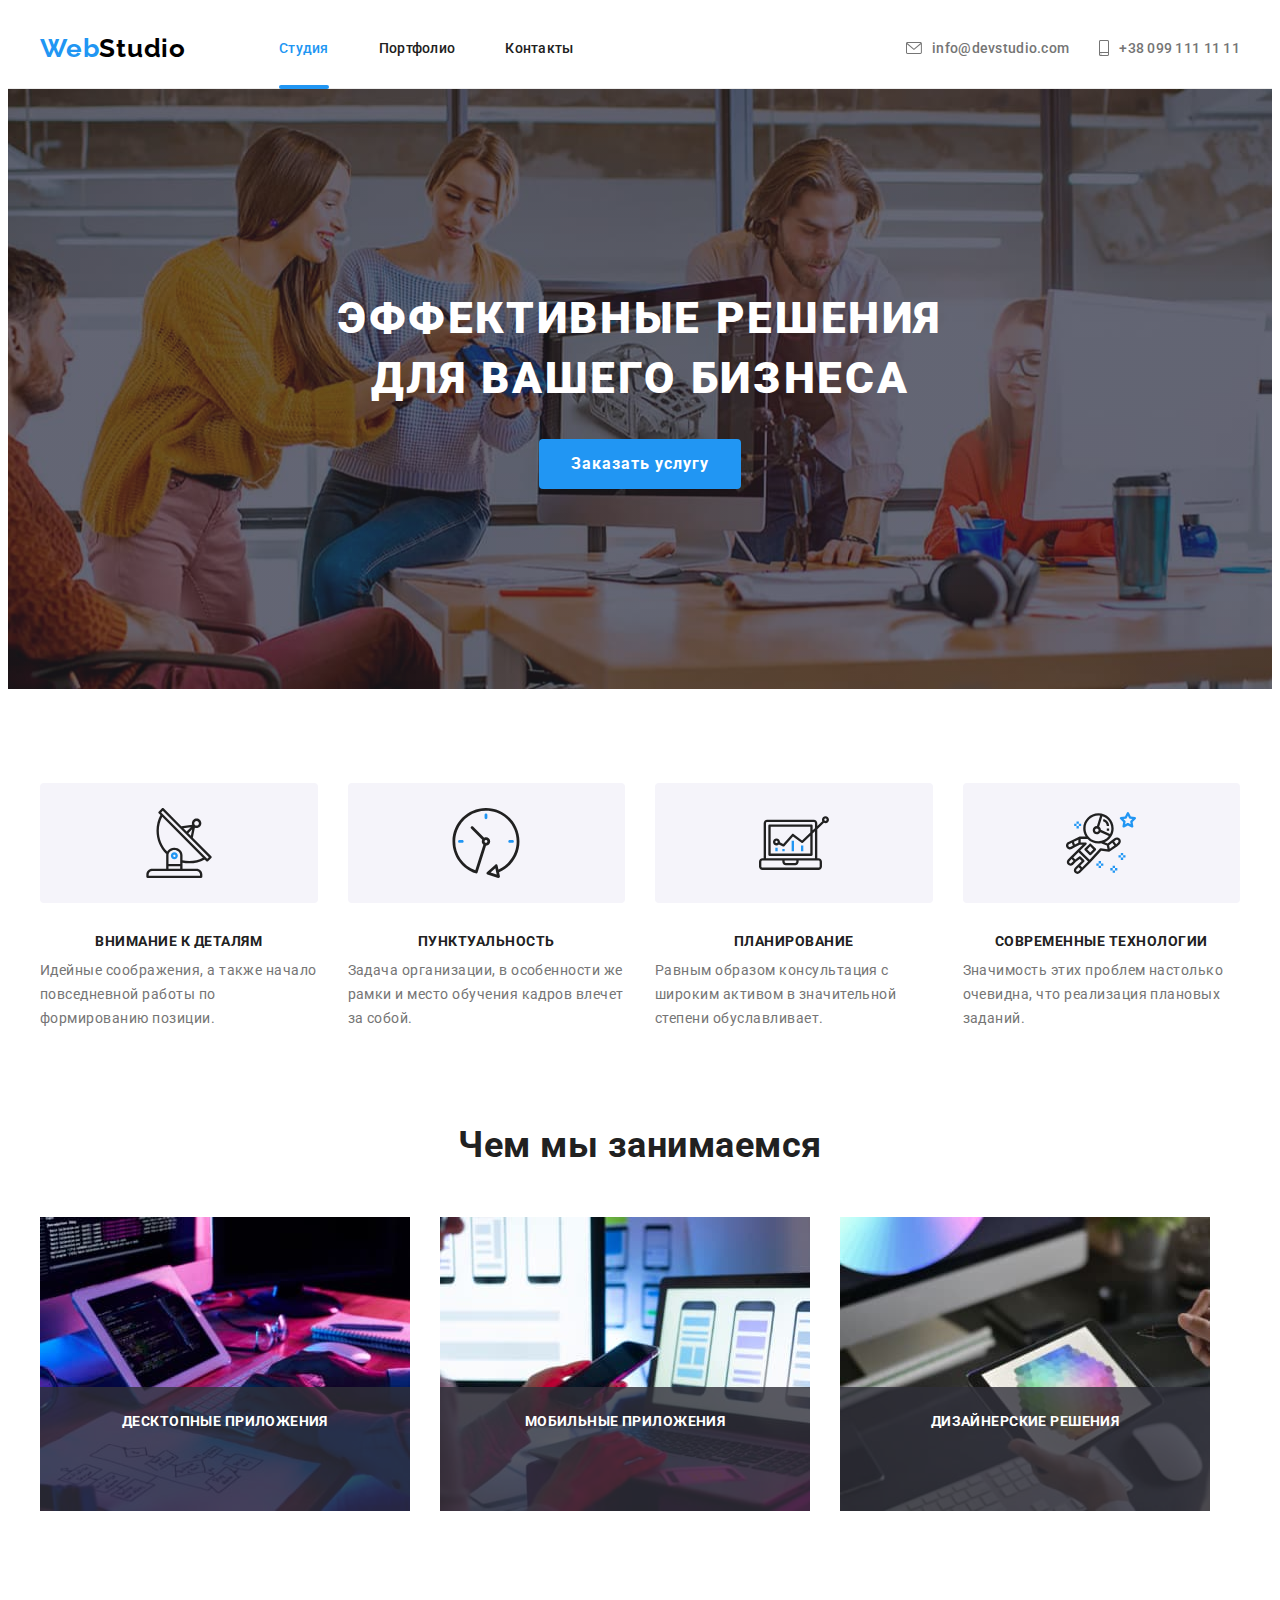
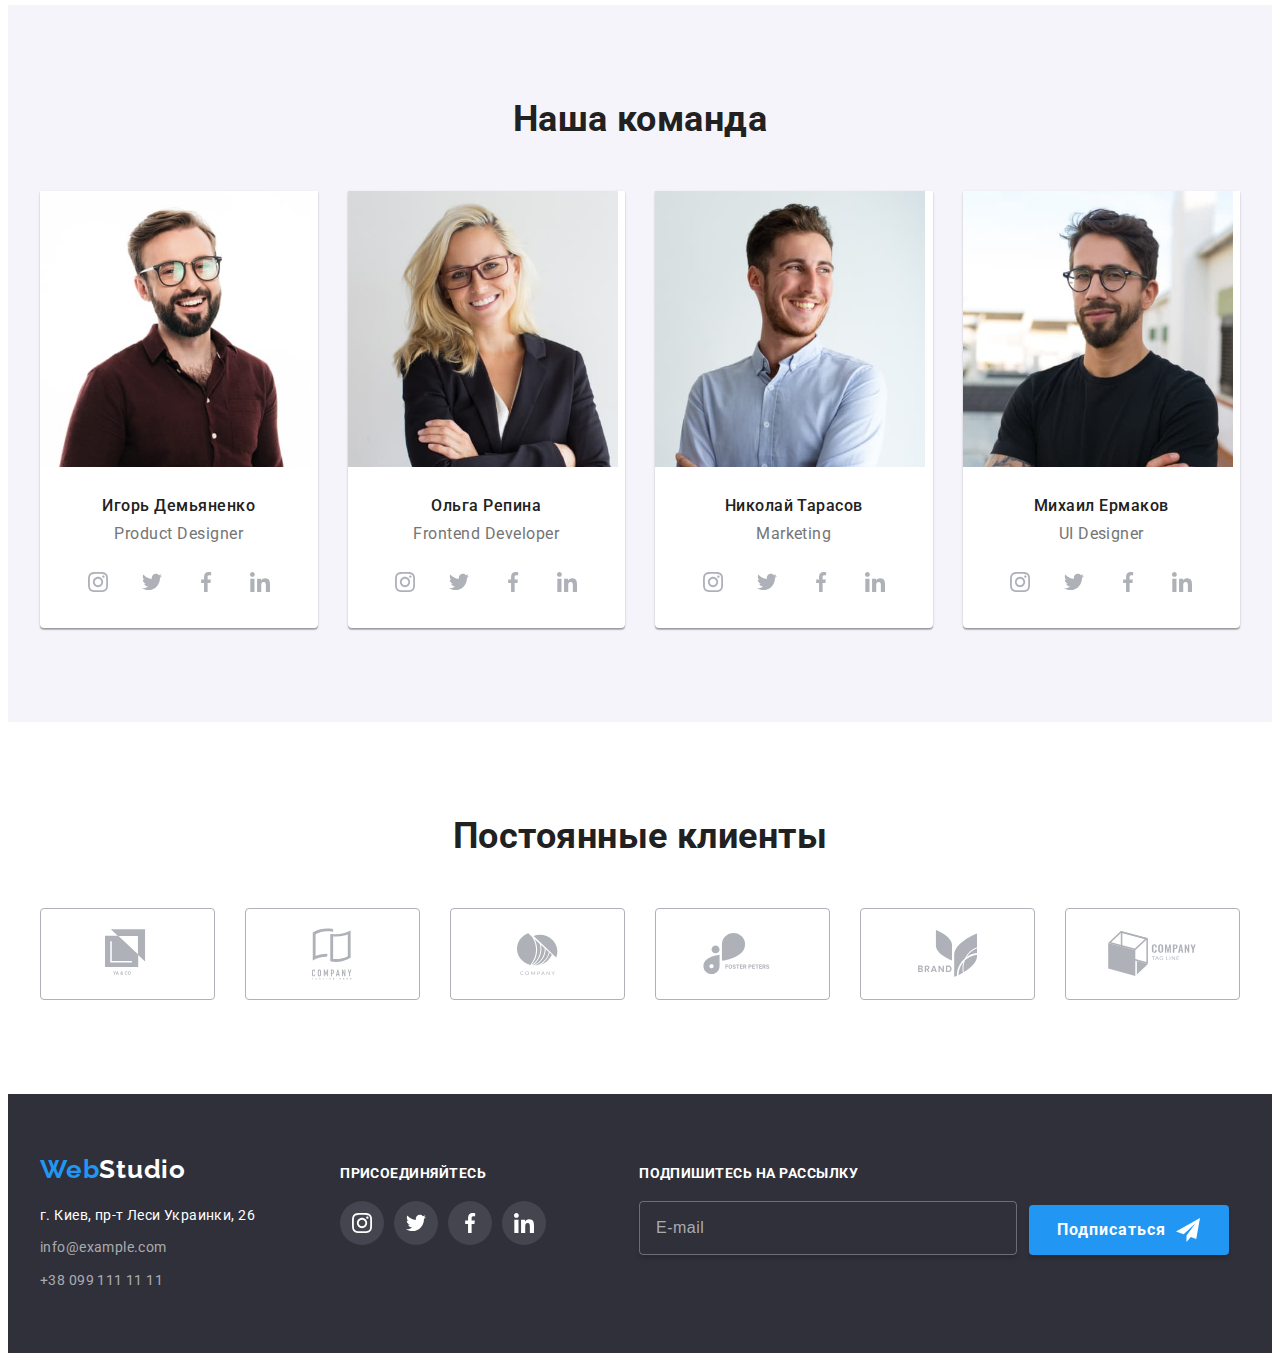
==== commit 5e8c3cc4: "правки від ментора" ====
--- a/index.html
+++ b/index.html
@@ -67,7 +67,7 @@
         
         </ul>         
 
-        </div>
+        
       </div>
 
 
@@ -81,7 +81,7 @@
         </button>
 
 
-        <!--  -->      
+        <!-- mobile menu  -->      
         <div class="mobile-menu-nav">
 
           <ul class="dropdown-menu-nav list">
@@ -140,7 +140,7 @@
       <!-- Секция Герой -->
       <section class="hero">
         <div class="container">
-          <h1 class="hero__title">
+          <h1 class="hero-title">
             Эффективные решения<br />
             для вашего бизнеса
           </h1>
@@ -607,7 +607,7 @@
 
         <!-- submit -->
 
-        <form action="" class="footer-form js-speaker-form">
+        <form  name="submit-box" class="footer-form js-speaker-form">
           <div class="footer-form-form-field">
             <label class="footer-form-label" for="subscribe"
               >Подпишитесь на рассылку</label
@@ -638,7 +638,7 @@
           </svg>
         </button>
 
-        <form action="" class="form js-speaker-form">
+        <form  name="form-modal" class="form js-speaker-form">
           <p class="form-title">Оставьте свои данные, мы вам перезвоним</p>
           <div class="form-field">
             <label for="name" class="label-description">Имя</label>
--- a/css/main.min.css
+++ b/css/main.min.css
@@ -1,2 +1,2 @@
-:root{--color-font-ligh: #ffffff;--second-bg-color: #f5f4fa;--bg-footer-color: #2f303a;--color-font-normal: #212121;--color-font-gray: #757575;--color-footer-text: rgba(117, 117, 117, 0.5);--color-font-accent: #2196f3;--black-color: #000000;--bcg-hero: #c4c4c4;--clients-logo: #afb1b8;--works-list-border: #eeeeee;--animation: cubic-bezier(0.4, 0, 0.2, 1);--timing-animation: 250ms}.visually-hidden{position:absolute;white-space:nowrap;width:1px;height:1px;overflow:hidden;border:0;padding:0;clip:rect(0 0 0 0);clip-path:inset(50%);margin:-1px}.container{width:100%;padding-right:15px;padding-left:15px;margin:0 auto}@media screen and (min-width: 480px){.container{max-width:480px}}@media screen and (min-width: 768px){.container{max-width:768px}}@media screen and (min-width: 1200px){.container{max-width:1200px}}body{color:var(--color-font-gray);background-color:var(--color-font-ligh);font-family:Roboto, sans-serif;letter-spacing:0.03em}img{display:block;max-width:100%;height:auto}ul,ol{padding:0;margin:0}h1,h2,h3,h4,h5,h6,p{margin:0;padding:0}a{text-decoration:none}.list{list-style:none}.link{text-decoration:none;transition:var(--timing-animation) var(--animation)}.logo{font-family:Raleway, sans-serif;font-weight:700;font-size:24px;line-height:1.174;letter-spacing:0.03em}@media screen and (min-width: 1200px){.logo{font-size:26px;line-height:1.173}}.menu-container{background-color:var(--color-font-ligh)}.menu-container.is-open{display:block}@media screen and (max-width: 767px){.menu-container{display:none;position:absolute;padding-top:60px;padding-bottom:60px;top:101%;left:0;width:100%;z-index:10}}@media screen and (min-width: 768px){.menu-container{display:flex}}.menu-button{display:inline-flex;padding:0;border:0;background-color:transparent;transition-property:color;transition-duration:var(--timing-animation);transition-timing-function:var(--animation)}.menu-button:hover,.menu-button:focus{color:var(--color-font-accent)}.menu-button__icon{fill:currentColor}@media screen and (min-width: 768px){.menu-button{display:none}}.icon-menu{display:block}.icon-cross{display:none}.menu-button.is-open .icon-cross{display:block}.menu-button.is-open .icon-menu{display:none}.button{display:inline-block;padding:10px 32px;color:var(--color-font-normal);background-color:var(--second-bg-color);font-family:inherit;border-radius:4px;border:none;text-align:center}.section-title{margin-bottom:30px;color:var(--color-font-normal);font-weight:700;font-size:28px;line-height:1.171;text-align:center}@media screen and (min-width: 1200px){.section-title{margin-bottom:50px;font-size:36px;line-height:1.16}}.backdrop{position:fixed;top:0;left:0;width:100%;height:100%;background-color:rgba(0,0,0,0.2);transition:all var(--timing-animation) var(--animation)}.modal{transform:scale(1);max-width:450px;min-height:581px;margin-left:auto;margin-right:auto;padding-top:40px;padding-right:40px;padding-bottom:40px;padding-left:40px;background-color:var(--color-font-ligh);box-shadow:0px 1px 3px rgba(0,0,0,0.12),0px 1px 1px rgba(0,0,0,0.14),0px 2px 1px rgba(0,0,0,0.2);border-radius:4px;transition-property:transform;transition-duration:var(--timing-animation);transition-timing-function:var(--animation);transition-delay:150ms}.backdrop.is-hidden .modal{transform:translate(-50%, -50%) scale(0)}.modal-button{position:absolute;top:10px;right:8px;padding:0px;display:flex;align-items:center;justify-content:center;width:30px;height:30px;background-color:var(--color-font-ligh);border:1px solid rgba(0,0,0,0.1);border-radius:50%;cursor:pointer;transition-property:color;transition-duration:var(--timing-animation);transition-timing-function:var(--animation)}.modal-button:hover,.modal-button:focus{color:var(--color-font-accent)}.modal-button-icon{fill:currentColor}.backdrop.is-hidden{opacity:0;visibility:hidden;pointer-events:none}.form-title{margin-bottom:12px;color:var(--color-font-normal);font-size:20px;font-weight:700;line-height:1.5}.form-field{display:flex;flex-direction:column;margin-bottom:10px}.label-description{color:var(--color-font-gray);font-weight:400;font-size:12px;line-height:1.171;letter-spacing:0.01em}.form-field label{margin-bottom:4px}.modal-form-input-wrapper{position:relative;color:var(--color-font-normal)}.modal-form-input{height:40px;width:100%;padding-left:42px;border:1px solid rgba(33,33,33,0.2);border-radius:4px;transition-property:border-color;transition-duration:var(--timing-animation);transition-timing-function:var(--animation)}.modal-form-input:focus{outline:none;border-color:var(--color-font-accent)}.form-field.textarea{margin-bottom:20px}.modal-form-icon{position:absolute;left:12px;top:50%;transform:translateY(-50%);fill:currentColor;transition-property:color;transition-duration:var(--timing-animation);transition-timing-function:var(--animation)}.modal-form-input:focus+.modal-form-icon{color:var(--color-font-accent)}.modal-form-comment{width:100%;height:120px;padding:12px 16px;border:1px solid rgba(33,33,33,0.2);border-radius:4px;resize:none;transition-property:border-color;transition-duration:var(--timing-animation);transition-timing-function:var(--animation)}.modal-form-comment::placeholder{color:var(--color-footer-text);font-weight:400;font-size:12px;line-height:1.171;letter-spacing:0.01em}.modal-form-comment:focus{outline:none;border-color:var(--color-font-accent)}.form-field.policy{display:flex;margin-bottom:30px}.policy label{margin-bottom:0px;font-weight:400;font-size:12px;line-height:1.171}.modal-form-label-policy{display:flex;justify-content:center;align-items:center}.modal-form-label-policy::before{content:"";display:inline-block;min-width:15px;min-height:15px;margin-right:6px;border:2px solid var(--color-font-normal);border-radius:2px;background-repeat:no-repeat;background-position:center}.modal-form-input-policy:checked+.modal-form-label-policy::before{background-color:var(--color-font-accent);background-image:url(../images/icons/icon-check-vector.svg);border:none}.policy-link{color:var(--color-font-accent);text-decoration:underline;margin-left:3px;font-weight:400;font-size:12px;line-height:1.171}.button-submit{display:block;min-width:200px;height:50px;padding:10px 55px;margin-left:auto;margin-right:auto;color:var(--color-font-ligh);background-color:var(--color-font-accent);font-weight:700;font-size:16px;line-height:1.8;letter-spacing:0.06em;cursor:pointer;transition-property:background-color, box-shadow;transition-duration:var(--timing-animation);transition-timing-function:var(--animation)}.button-submit:hover,.button-submit:focus{background-color:#0e86e8;box-shadow:0px 1px 1px rgba(0,0,0,0.12),0px 4px 4px rgba(0,0,0,0.06),1px 4px 6px rgba(0,0,0,0.16)}@media screen and (max-width: 767px){.backdrop{padding-right:15px;padding-left:15px;padding-top:93px;padding-bottom:94px}}@media screen and (min-width: 768px){.backdrop{padding-top:208px;padding-bottom:207px}}@media screen and (min-width: 768px) and (max-width: 1199px){.backdrop{padding-right:159px;padding-left:159px}}@media screen and (max-width: 1199px){.form-title{text-align:center}}@media screen and (min-width: 1200px){.backdrop{padding-top:221px;padding-bottom:222px}.modal{min-width:528px}.form-title{line-height:1.172}.modal-form-label-policy::before{margin-right:8.38px}.policy label{font-size:14px;line-height:1.714}.policy-link{font-size:14px;line-height:1.714}}.social-list-wrapper{max-width:206px;padding-bottom:24px;margin-left:auto;margin-right:auto}.social-list{display:flex;align-items:center;justify-content:space-between}.social-list-link{display:flex;align-items:center;justify-content:center;width:44px;height:44px;border-radius:50%;color:#afb1b8;transition-property:background-color, color;transition-duration:var(--timing-animation);transition-timing-function:var(--animation)}.social-list-link:hover,.social-list-link:focus{background-color:var(--color-font-accent);color:var(--color-font-ligh)}.social-list-icon{fill:currentColor}.footer-social-list{display:flex}.footer-social-list-item{margin-right:10px}.footer-social-list-link{display:flex;align-items:center;justify-content:center;width:44px;height:44px;border-radius:50%;background-color:rgba(255,255,255,0.1);color:var(--color-font-ligh);transition-property:background-color;transition-duration:var(--timing-animation);transition-timing-function:var(--animation)}.footer-social-list-link:hover,.footer-social-list-link:focus{background-color:var(--color-font-accent)}.footer-social-list-icon{fill:currentColor}.header{position:relative;border-bottom:1px solid #ececec}.nav-wrapper{display:flex;align-items:center}.main-nav{display:flex;justify-content:center;align-items:center}.nav-logo{color:var(--black-color)}.nav-logo span{color:var(--color-font-accent)}.nav-contacts{display:none}.site-nav{display:flex}.burger-btn,.close-btn{background:transparent;border:none;fill:var(--color-font-normal);padding:0}.burger-icon,.close-icon{width:40px;height:40px;transition:fill var(--timing-animation) var(--animation)}.burger-icon:hover,.burger-icon:focus,.close-icon:hover,.close-icon:focus{fill:var(--color-font-accent)}.dropdown-menu-contacts{margin-top:auto;margin-bottom:64px}.dropdown-menu-contacts-item:not(:last-child){margin-bottom:32px}.dropdown-menu-contacts-link{font-weight:500;letter-spacing:0.02em;color:var(--color-font-gray)}@media screen and (min-width: 320px){.dropdown-menu-contacts-link{font-size:18px;line-height:1.222}}@media screen and (min-width: 480px){.dropdown-menu-contacts-link{font-size:24px;line-height:1.166}}.dropdown-menu-contacts-link.tel{color:var(--color-font-accent)}@media screen and (min-width: 320px){.dropdown-menu-contacts-link.tel{font-size:24px;line-height:1.166}}@media screen and (min-width: 480px){.dropdown-menu-contacts-link.tel{font-size:34px;line-height:1.176}}.dropdown-menu-social-links{display:flex;font-weight:500;margin-left:-10px;margin-right:-10px;color:var(--color-font-accent);letter-spacing:0.02em}@media screen and (min-width: 320px){.dropdown-menu-social-links{font-size:10px;line-height:1.333}}@media screen and (min-width: 480px){.dropdown-menu-social-links{font-size:18px;line-height:1.222}}.dropdown-menu-social-links-item{padding:0 10px}.dropdown-menu-social-links-item:not(:last-child){border-right:1px solid rgba(33,33,33,0.2)}.dropdown-menu-social-links-link{color:var(--color-font-accent)}.nav{position:relative;display:inline-block;color:var(--color-font-normal);font-weight:500;font-size:14px;line-height:1.172;letter-spacing:0.02em;transition:color var(--timing-animation) var(--animation)}.nav::after{content:"";display:block;position:absolute;left:0;bottom:-1px;width:100%;height:4px;background-color:var(--color-font-accent);border-radius:2px;opacity:0;transform:scaleX(0);transition:all var(--timing-animation) var(--animation)}@media screen and (max-width: 767px){.nav::after{bottom:-8px}}.nav:hover,.nav:focus{color:var(--color-font-accent)}.nav:hover::after{opacity:1;transform:scaleX(1)}.nav.current{color:var(--color-font-accent)}.nav.current::after{content:"";display:block;position:absolute;left:0;bottom:-1px;width:100%;height:4px;background-color:var(--color-font-accent);border-radius:2px;opacity:0;transform:scaleX(0);opacity:1;transform:scaleX(1)}@media screen and (max-width: 767px){.nav.current::after{bottom:-8px}}.nav-contacts-title{display:flex;align-items:center;color:var(--color-font-gray);font-style:normal;font-weight:500;font-size:14px;line-height:1.171;letter-spacing:0.02em;transition:color var(--timing-animation) var(--animation)}.nav-contacts-title:hover,.nav-contacts-title:focus{color:var(--color-font-accent)}.close-btn{position:absolute;top:21px;right:25px}.mobile-menu-nav{display:flex;flex-direction:column;height:100%}.dropdown-menu-nav{font-weight:500;letter-spacing:0.02em;color:var(--color-font-normal)}@media screen and (min-width: 320px){.dropdown-menu-nav{font-size:32px;line-height:1.166}}@media screen and (min-width: 480px){.dropdown-menu-nav{font-size:40px;line-height:1.175}}.mobile-menu-nav-item:not(:last-child){margin-bottom:35px}@media screen and (min-width: 1200px){.mobile-menu-nav-item+.mobile-menu-nav-item{margin-left:30px}}.mobile-nav-link{color:var(--color-font-normal);transition:color var(--timing-animation) var(--animation)}.mobile-nav-link.current{color:var(--color-font-accent)}.mobile-nav-link:hover,.mobile-nav-link:focus{color:var(--color-font-accent)}.contacts-icon{margin-right:8px;fill:currentColor}.mobile-menu{z-index:1;position:fixed;width:100%;max-width:480px;height:100vh;top:0;left:50%;transform:translateX(-50%) translateY(-200%);padding:48px 40px;background-color:var(--color-font-ligh);box-shadow:0px 4px 8px rgba(0,0,0,0.04),0px 2px 4px rgba(0,0,0,0.08),0px 1px 3px rgba(0,0,0,0.16);transition-duration:var(--timing-animation);transition-timing-function:var(--animation)}.mobile-menu.is-open{transform:translateX(-50%) translateY(0%)}@media screen and (max-width: 767px){.nav-wrapper{justify-content:space-between}.nav-logo{padding-top:16px;padding-bottom:16px}.site-nav{flex-direction:column;text-align:center}.site-nav__item:not(:last-child){padding-bottom:40px}.nav-contacts{align-items:center}.nav-contacts-title:not(:last-child){margin-bottom:16px}}@media screen and (min-width: 768px){.mobile-menu{display:none}.nav-contacts{display:flex;justify-content:center;margin-left:auto}.burger-btn{display:none}.nav-logo{margin-right:88px}.navigation-list-item:not(:last-child){margin-right:50px}.nav{padding-top:32px;padding-bottom:32px}.nav-contacts{margin-left:84px}}@media screen and (max-width: 1199px){.nav-contacts{flex-direction:column;padding-top:20px;padding-bottom:20px}.nav-contacts-item{font-size:12px;line-height:1.171}.nav-contacts-item:not(:last-child){margin-bottom:10px}}@media screen and (min-width: 1200px){.nav-logo{margin-right:93px}.nav-contacts{margin-left:305px}.nav-contacts-item{padding-top:32px;padding-bottom:32px}.nav-contacts-item:not(:last-child){margin-right:30px}.contacts-icon{margin-right:10px}}.hero{margin-left:auto;margin-right:auto;padding-top:118px;padding-bottom:118px;text-align:center;background-image:linear-gradient(rgba(47,48,58,0.4), rgba(47,48,58,0.4)),url("../images/hero/hero-mobile.jpg");background-repeat:no-repeat;background-position:center top;background-size:cover}.hero__title{margin-bottom:30px;color:var(--color-font-ligh);font-size:26px;font-weight:900;line-height:1.615;letter-spacing:0.06em;text-transform:uppercase}.hero-button{min-width:200px;height:50px;color:var(--color-font-ligh);background-color:var(--color-font-accent);font-size:16px;font-weight:700;line-height:1.875;letter-spacing:0.06em;cursor:pointer;transition-property:background-color;transition-duration:var(--timing-animation);transition-timing-function:var(--animation)}.hero-button:hover,.hero-button:focus{background-color:#0e86e8}@media screen and (min-device-pixel-ratio: 2) and (min-width: 320px), screen and (min-resolution: 192dpi) and (min-width: 320px), screen and (min-resolution: 2dppx) and (min-width: 320px){.hero{background-image:linear-gradient(rgba(47,48,58,0.4), rgba(47,48,58,0.4)),url("../images/hero/hero-mobile@2x.jpg")}}@media screen and (min-device-pixel-ratio: 3) and (min-width: 320px), screen and (min-resolution: 288dpi) and (min-width: 320px), screen and (min-resolution: 3dppx) and (min-width: 320px){px .hero{background-image:linear-gradient(rgba(47,48,58,0.4), rgba(47,48,58,0.4)),url("../images/hero/hero-mobile@3x.jpg")}}@media screen and (min-width: 768px){.hero{background-image:linear-gradient(rgba(47,48,58,0.4), rgba(47,48,58,0.4)),url("../images/hero/hero-tablet.jpg");background-size:768px 400px}}@media screen and (min-device-pixel-ratio: 2) and (min-width: 768px), screen and (min-resolution: 192dpi) and (min-width: 768px), screen and (min-resolution: 2dppx) and (min-width: 768px){.hero{background-image:linear-gradient(rgba(47,48,58,0.4), rgba(47,48,58,0.4)),url("../images/hero/hero-tablet@2x.jpg")}}@media screen and (min-device-pixel-ratio: 3) and (min-width: 768px), screen and (min-resolution: 288dpi) and (min-width: 768px), screen and (min-resolution: 3dppx) and (min-width: 768px){.hero{background-image:linear-gradient(rgba(47,48,58,0.4), rgba(47,48,58,0.4)),url("../images/hero/hero-tablet@3x.jpg")}}@media screen and (min-width: 1200px){.hero{padding-top:200px;padding-bottom:200px;max-width:1600px;background-image:linear-gradient(rgba(47,48,58,0.4), rgba(47,48,58,0.4)),url("../images/hero/hero-desktop.jpg");background-size:1600px 600px}.hero__title{font-size:44px;line-height:1.36}}@media screen and (min-device-pixel-ratio: 2) and (min-width: 1200px), screen and (min-resolution: 192dpi) and (min-width: 1200px), screen and (min-resolution: 2dppx) and (min-width: 1200px){.hero{background-image:linear-gradient(rgba(47,48,58,0.4), rgba(47,48,58,0.4)),url("../images/hero/hero-desktop@2x.jpg")}}@media screen and (min-device-pixel-ratio: 3) and (min-width: 1200px), screen and (min-resolution: 288dpi) and (min-width: 1200px), screen and (min-resolution: 3dppx) and (min-width: 1200px){.hero{background-image:linear-gradient(rgba(47,48,58,0.4), rgba(47,48,58,0.4)),url("../images/hero/hero-desktop@3x.jpg")}}.features{padding-top:60px}.features-list-item{max-width:450px}.features-list-icon-wrapper{display:flex;align-items:center;justify-content:center;height:120px;margin-bottom:30px;background-color:var(--second-bg-color);border-radius:4px}.features-list-title{margin-bottom:10px;color:var(--color-font-normal);font-size:14px;font-weight:1.172;font-weight:700;text-transform:uppercase;text-align:center}.features-list-descriptions{font-size:14px;line-height:1.714}@media screen and (max-width: 767px){.features-list-item:not(:last-child){margin-bottom:30px}}@media screen and (max-width: 1199px){.features{padding-bottom:60px}.features-list-item:nth-child(-n+2){margin-bottom:30px}}@media screen and (min-width: 768px){.features-list{display:flex;flex-wrap:wrap;margin-left:-15px;margin-right:-15px}.features-list-item{width:calc((100% - 2 * 30px) / 2);margin-left:15px;margin-right:15px}}@media screen and (min-width: 1200px){.features{padding-top:94px}.features-list-item{width:calc((100% - 4 * 30px) / 4)}}.service{padding-top:94px;padding-bottom:94px}.service-list{display:flex;margin-right:-15px;margin-left:-15px}.service-list-item{margin-right:15px;margin-left:15px}.service-list-image-wrp{position:relative}.service-list-overlay{position:absolute;width:100%;height:70px;padding-top:27px;padding-bottom:27px;left:0;bottom:0;color:var(--color-font-ligh);font-size:14px;font-weight:700;line-height:1.14;letter-spacing:0.03em;text-align:center;text-transform:uppercase;background-color:rgba(47,48,58,0.8)}@media screen and (max-width: 1199px){.service{display:none}}.team{padding-top:60px;padding-bottom:60px;background-color:var(--second-bg-color)}.team-list-item{background-color:var(--color-font-ligh);box-shadow:0px 1px 3px rgba(0,0,0,0.12),0px 1px 1px rgba(0,0,0,0.14),0px 2px 1px rgba(0,0,0,0.2);border-radius:0px 0px 4px 4px;text-align:center}.team-list-image{margin-bottom:30px}.team-list-title{margin-bottom:10px;color:var(--color-font-normal);font-weight:500;font-size:16px;line-height:1.171}.team-list-description{margin-bottom:16px;font-size:16px;line-height:1.18}@media screen and (max-width: 767px){.team-list-item:not(:last-child){margin-bottom:30px}}@media screen and (max-width: 1199px){.team-list-item:nth-child(-n+2){margin-bottom:30px}}@media screen and (min-width: 768px){.team-list{display:flex;flex-wrap:wrap;margin-left:-15px;margin-right:-15px}.team-list-item{width:calc((100% - 2 * 30px) / 2);margin-left:15px;margin-right:15px}}@media screen and (min-width: 1200px){.team{padding-top:94px;padding-bottom:94px}.team-list-item{width:calc((100% - 4 * 30px) / 4)}}.clients{padding-top:60px;padding-bottom:60px}.clients-list{display:flex;flex-wrap:wrap;margin-right:-15px;margin-left:-15px;margin-top:-15px;margin-bottom:-15px}.clients-list-item{margin-right:15px;margin-left:15px;margin-top:15px;margin-bottom:15px;width:calc((100% - 2 * 30px) / 2)}.clients-list-link{display:flex;align-items:center;justify-content:center;height:90px;color:var(--clients-logo);border:1px solid var(--clients-logo);border-radius:4px;transition-property:color, border;transition-duration:var(--timing-animation);transition-timing-function:var(--animation)}.clients-list-link:hover,.clients-list-link:focus{color:var(--color-font-accent);border:1px solid var(--color-font-accent)}.clients-list-icon{fill:currentColor}@media screen and (max-width: 1199px){.clients-list{margin-top:-15px;margin-bottom:-15px}.clients-list-item{margin-top:15px;margin-bottom:15px}}@media screen and (min-width: 768px){.clients-list-item{width:calc((100% - 3 * 30px) / 3)}}@media screen and (min-width: 1200px){.clients{padding-top:94px;padding-bottom:94px}.clients-list-item{width:calc((100% - 6 * 30px) / 6)}}.footer{padding-top:60px;padding-bottom:60px;background-color:var(--bg-footer-color)}.footer-logo{display:inline-block;color:var(--color-font-ligh);margin-bottom:20px}.footer-logo span{color:var(--color-font-accent)}.footer-address{margin-bottom:8px;color:var(--color-font-ligh);font-style:normal;font-weight:400;font-size:14px;line-height:1.714;letter-spacing:0.03em}.footer-contacts{display:flex;flex-direction:column}.footer-contacts-title{color:rgba(255,255,255,0.6);font-style:normal;font-weight:400;font-size:14px;line-height:1.714;letter-spacing:0.03em}.footer-contacts-title:not(:last-child){margin-bottom:9px}.footer-social{width:206px}.footer-social-description{margin-bottom:20px;color:var(--color-font-ligh);font-size:14px;font-weight:700;line-height:1.172;text-transform:uppercase}.footer-form-form-field{display:flex;flex-direction:column}.footer-form-label{display:block;margin-bottom:20px;color:var(--color-font-ligh);font-size:14px;font-weight:700;line-height:1.172;text-transform:uppercase}.footer-form-input{height:50px;padding-left:16px;color:rgba(255,255,255,0.6);background-color:transparent;border:1px solid rgba(255,255,255,0.3);border-radius:4px;box-shadow:0px 4px 4px rgba(0,0,0,0.15);transition:color var(--timing-animation) var(--animation)}.footer-form-input::placeholder{color:rgba(255,255,255,0.6);font-size:16px;font-weight:400;line-height:1.25;letter-spacing:0.03em}.footer-form-input:focus{outline:none}.footer-form-input:hover,.footer-form-input:focus{border:1px solid var(--color-font-accent)}.footer-form-input:-webkit-autofill,.footer-form-input:-webkit-autofill:hover,.footer-form-input:-webkit-autofill:focus{border:1px solid var(--color-font-accent);-webkit-text-fill-color:var(--color-font-ligh);transition:background-color 5000s ease-in-out 0s;color:#ffffff}.footer-form-button{display:flex;align-items:center;margin-left:auto;margin-right:auto;min-width:200px;height:50px;color:var(--color-font-ligh);background-color:var(--color-font-accent);font-size:16px;font-weight:700;line-height:1.875;letter-spacing:0.06em;cursor:pointer;transition-property:background-color;transition-duration:var(--timing-animation);transition-timing-function:var(--animation);padding:10px 28px;box-shadow:0px 4px 4px rgba(0,0,0,0.15)}.footer-form-button:hover,.footer-form-button:focus{background-color:#0e86e8}.footer-form-icon{margin-left:10px;fill:var(--color-font-ligh)}@media screen and (max-width: 767px){.footer-form-input{width:100%}.footer-social{margin-bottom:60px;margin-left:auto;margin-right:auto}.footer-address-side{margin-bottom:60px}}@media screen and (max-width: 1199px){.footer-wrapper{text-align:center}.footer-social{margin-left:auto}.footer-form-form-field{margin-bottom:20px;align-items:center}}@media screen and (min-width: 768px) and (max-width: 1199px){.footer-left-side{padding-left:61px;padding-right:74px}.footer-form{margin-top:60px}.footer-form-input{width:450px}}@media screen and (min-width: 768px){.footer-left-side{display:flex;align-items:baseline}}@media screen and (min-width: 1200px){.footer-wrapper{display:flex;align-items:baseline}.footer-address-side{margin-right:85px}.footer__right-side{display:flex;align-items:baseline}.footer-social{margin-right:93px}.footer-form{display:flex;align-items:flex-end}.footer-form-form-field{margin-right:12px}.footer-form-input{width:358px}}
+:root{--color-font-ligh: #ffffff;--second-bg-color: #f5f4fa;--bg-footer-color: #2f303a;--color-font-normal: #212121;--color-font-gray: #757575;--color-footer-text: rgba(117, 117, 117, 0.5);--color-font-accent: #2196f3;--black-color: #000000;--bcg-hero: #c4c4c4;--clients-logo: #afb1b8;--works-list-border: #eeeeee;--animation: cubic-bezier(0.4, 0, 0.2, 1);--timing-animation: 250ms}.visually-hidden{position:absolute;white-space:nowrap;width:1px;height:1px;overflow:hidden;border:0;padding:0;clip:rect(0 0 0 0);clip-path:inset(50%);margin:-1px}.container{width:100%;padding-right:15px;padding-left:15px;margin:0 auto}@media screen and (min-width: 480px){.container{max-width:480px}}@media screen and (min-width: 768px){.container{max-width:768px}}@media screen and (min-width: 1200px){.container{max-width:1200px}}body{color:var(--color-font-gray);background-color:var(--color-font-ligh);font-family:Roboto, sans-serif;letter-spacing:0.03em}img{display:block;max-width:100%;height:auto}ul,ol{padding:0;margin:0}h1,h2,h3,h4,h5,h6,p{margin:0;padding:0}a{text-decoration:none}.list{list-style:none}.link{text-decoration:none;transition:var(--timing-animation) var(--animation)}.logo{font-family:Raleway, sans-serif;font-weight:700;font-size:24px;line-height:1.174;letter-spacing:0.03em}@media screen and (min-width: 1200px){.logo{font-size:26px;line-height:1.173}}.menu-container{background-color:var(--color-font-ligh)}.menu-container.is-open{display:block}@media screen and (max-width: 767px){.menu-container{display:none;position:absolute;padding-top:60px;padding-bottom:60px;top:101%;left:0;width:100%;z-index:10}}@media screen and (min-width: 768px){.menu-container{display:flex}}.menu-button{display:inline-flex;padding:0;border:0;background-color:transparent;transition-property:color;transition-duration:var(--timing-animation);transition-timing-function:var(--animation)}.menu-button:hover,.menu-button:focus{color:var(--color-font-accent)}.menu-button__icon{fill:currentColor}@media screen and (min-width: 768px){.menu-button{display:none}}.icon-menu{display:block}.icon-cross{display:none}.menu-button.is-open .icon-cross{display:block}.menu-button.is-open .icon-menu{display:none}.button{display:inline-block;padding:10px 32px;color:var(--color-font-normal);background-color:var(--second-bg-color);font-family:inherit;border-radius:4px;border:none;text-align:center}.section-title{margin-bottom:30px;color:var(--color-font-normal);font-weight:700;font-size:28px;line-height:1.171;text-align:center}@media screen and (min-width: 1200px){.section-title{margin-bottom:50px;font-size:36px;line-height:1.16}}.backdrop{position:fixed;top:0;left:0;width:100%;height:100%;background-color:rgba(0,0,0,0.2);transition:all var(--timing-animation) var(--animation)}.modal{transform:scale(1);max-width:450px;min-height:581px;margin-left:auto;margin-right:auto;padding-top:40px;padding-right:40px;padding-bottom:40px;padding-left:40px;background-color:var(--color-font-ligh);box-shadow:0px 1px 3px rgba(0,0,0,0.12),0px 1px 1px rgba(0,0,0,0.14),0px 2px 1px rgba(0,0,0,0.2);border-radius:4px;transition-property:transform;transition-duration:var(--timing-animation);transition-timing-function:var(--animation);transition-delay:150ms}.backdrop.is-hidden .modal{transform:translate(-50%, -50%) scale(0)}.modal-button{position:absolute;top:10px;right:8px;padding:0px;display:flex;align-items:center;justify-content:center;width:30px;height:30px;background-color:var(--color-font-ligh);border:1px solid rgba(0,0,0,0.1);border-radius:50%;cursor:pointer;transition-property:color;transition-duration:var(--timing-animation);transition-timing-function:var(--animation)}.modal-button:hover,.modal-button:focus{color:var(--color-font-accent)}.modal-button-icon{fill:currentColor}.backdrop.is-hidden{opacity:0;visibility:hidden;pointer-events:none}.form-title{margin-bottom:12px;color:var(--color-font-normal);font-size:20px;font-weight:700;line-height:1.5}.form-field{display:flex;flex-direction:column;margin-bottom:10px}.label-description{color:var(--color-font-gray);font-weight:400;font-size:12px;line-height:1.171;letter-spacing:0.01em}.form-field label{margin-bottom:4px}.modal-form-input-wrapper{position:relative;color:var(--color-font-normal)}.modal-form-input{height:40px;width:100%;padding-left:42px;border:1px solid rgba(33,33,33,0.2);border-radius:4px;transition-property:border-color;transition-duration:var(--timing-animation);transition-timing-function:var(--animation)}.modal-form-input:focus{outline:none;border-color:var(--color-font-accent)}.form-field.textarea{margin-bottom:20px}.modal-form-icon{position:absolute;left:12px;top:50%;transform:translateY(-50%);fill:currentColor;transition-property:color;transition-duration:var(--timing-animation);transition-timing-function:var(--animation)}.modal-form-input:focus+.modal-form-icon{color:var(--color-font-accent)}.modal-form-comment{width:100%;height:120px;padding:12px 16px;border:1px solid rgba(33,33,33,0.2);border-radius:4px;resize:none;transition-property:border-color;transition-duration:var(--timing-animation);transition-timing-function:var(--animation)}.modal-form-comment::placeholder{color:var(--color-footer-text);font-weight:400;font-size:12px;line-height:1.171;letter-spacing:0.01em}.modal-form-comment:focus{outline:none;border-color:var(--color-font-accent)}.form-field.policy{display:flex;margin-bottom:30px}.policy label{margin-bottom:0px;font-weight:400;font-size:12px;line-height:1.171}.modal-form-label-policy{display:flex;justify-content:center;align-items:center}.modal-form-label-policy::before{content:"";display:inline-block;min-width:15px;min-height:15px;margin-right:6px;border:2px solid var(--color-font-normal);border-radius:2px;background-repeat:no-repeat;background-position:center}.modal-form-input-policy:checked+.modal-form-label-policy::before{background-color:var(--color-font-accent);background-image:url(../images/icons/icon-check-vector.svg);border:none}.policy-link{color:var(--color-font-accent);text-decoration:underline;margin-left:3px;font-weight:400;font-size:12px;line-height:1.171}.button-submit{display:block;min-width:200px;height:50px;padding:10px 55px;margin-left:auto;margin-right:auto;color:var(--color-font-ligh);background-color:var(--color-font-accent);font-weight:700;font-size:16px;line-height:1.8;letter-spacing:0.06em;cursor:pointer;transition-property:background-color, box-shadow;transition-duration:var(--timing-animation);transition-timing-function:var(--animation)}.button-submit:hover,.button-submit:focus{background-color:#0e86e8;box-shadow:0px 1px 1px rgba(0,0,0,0.12),0px 4px 4px rgba(0,0,0,0.06),1px 4px 6px rgba(0,0,0,0.16)}@media screen and (max-width: 460px){.modal{padding:10px}}@media screen and (max-width: 767px){.backdrop{overflow-y:scroll;padding-right:15px;padding-left:15px;padding-top:93px;padding-bottom:94px}}@media screen and (max-width: 400px){.backdrop{overflow-y:scroll;padding-right:2px;padding-left:2px;padding-top:10px;padding-bottom:10px}}@media screen and (min-width: 768px){.backdrop{padding-top:208px;padding-bottom:207px}}@media screen and (min-width: 768px) and (max-width: 1199px){.backdrop{overflow-y:scroll;padding-right:159px;padding-left:159px}}@media screen and (max-width: 1199px){.form-title{text-align:center}}@media screen and (min-width: 1200px){.backdrop{overflow-y:scroll;padding-top:221px;padding-bottom:222px}.modal{min-width:528px}.form-title{line-height:1.172}.modal-form-label-policy::before{margin-right:8.38px}.policy label{font-size:14px;line-height:1.714}.policy-link{font-size:14px;line-height:1.714}}.social-list-wrapper{max-width:206px;padding-bottom:24px;margin-left:auto;margin-right:auto}.social-list{display:flex;align-items:center;justify-content:space-between}.social-list-link{display:flex;align-items:center;justify-content:center;width:44px;height:44px;border-radius:50%;color:#afb1b8;transition-property:background-color, color;transition-duration:var(--timing-animation);transition-timing-function:var(--animation)}.social-list-link:hover,.social-list-link:focus{background-color:var(--color-font-accent);color:var(--color-font-ligh)}.social-list-icon{fill:currentColor}.footer-social-list{display:flex}.footer-social-list-item{margin-right:10px}.footer-social-list-link{display:flex;align-items:center;justify-content:center;width:44px;height:44px;border-radius:50%;background-color:rgba(255,255,255,0.1);color:var(--color-font-ligh);transition-property:background-color;transition-duration:var(--timing-animation);transition-timing-function:var(--animation)}.footer-social-list-link:hover,.footer-social-list-link:focus{background-color:var(--color-font-accent)}.footer-social-list-icon{fill:currentColor}.header{position:relative;border-bottom:1px solid #ececec}.nav-wrapper{display:flex;align-items:center}.main-nav{display:flex;justify-content:center;align-items:center}.nav-logo{color:var(--black-color)}.nav-logo span{color:var(--color-font-accent)}.nav-contacts{display:none}.site-nav{display:flex}.burger-btn,.close-btn{background:transparent;border:none;fill:var(--color-font-normal);padding:0}.burger-icon,.close-icon{width:40px;height:40px;transition:fill var(--timing-animation) var(--animation)}.burger-icon:hover,.burger-icon:focus,.close-icon:hover,.close-icon:focus{fill:var(--color-font-accent)}.dropdown-menu-contacts{margin-top:auto;margin-bottom:64px}.dropdown-menu-contacts-item:not(:last-child){margin-bottom:32px}.dropdown-menu-contacts-link{font-weight:500;letter-spacing:0.02em;color:var(--color-font-gray)}@media screen and (min-width: 320px){.dropdown-menu-contacts-link{font-size:18px;line-height:1.222}}@media screen and (min-width: 480px){.dropdown-menu-contacts-link{font-size:24px;line-height:1.166}}.dropdown-menu-contacts-link.tel{color:var(--color-font-accent)}@media screen and (min-width: 320px){.dropdown-menu-contacts-link.tel{font-size:24px;line-height:1.166}}@media screen and (min-width: 480px){.dropdown-menu-contacts-link.tel{font-size:34px;line-height:1.176}}.dropdown-menu-social-links{display:flex;font-weight:500;margin-left:-10px;margin-right:-10px;color:var(--color-font-accent);letter-spacing:0.02em}@media screen and (min-width: 320px){.dropdown-menu-social-links{font-size:10px;line-height:1.333}}@media screen and (min-width: 480px){.dropdown-menu-social-links{font-size:18px;line-height:1.222}}.dropdown-menu-social-links-item{padding:0 10px}.dropdown-menu-social-links-item:not(:last-child){border-right:1px solid rgba(33,33,33,0.2)}.dropdown-menu-social-links-link{color:var(--color-font-accent)}.nav{position:relative;display:inline-block;color:var(--color-font-normal);font-weight:500;font-size:14px;line-height:1.172;letter-spacing:0.02em;transition:color var(--timing-animation) var(--animation)}.nav::after{content:"";display:block;position:absolute;left:0;bottom:-1px;width:100%;height:4px;background-color:var(--color-font-accent);border-radius:2px;opacity:0;transform:scaleX(0);transition:all var(--timing-animation) var(--animation)}@media screen and (max-width: 767px){.nav::after{bottom:-8px}}.nav:hover,.nav:focus{color:var(--color-font-accent)}.nav:hover::after{opacity:1;transform:scaleX(1)}.nav.current{color:var(--color-font-accent)}.nav.current::after{content:"";display:block;position:absolute;left:0;bottom:-1px;width:100%;height:4px;background-color:var(--color-font-accent);border-radius:2px;opacity:0;transform:scaleX(0);opacity:1;transform:scaleX(1)}@media screen and (max-width: 767px){.nav.current::after{bottom:-8px}}.nav-contacts-title{display:flex;align-items:center;color:var(--color-font-gray);font-style:normal;font-weight:500;font-size:14px;line-height:1.171;letter-spacing:0.02em;transition:color var(--timing-animation) var(--animation)}.nav-contacts-title:hover,.nav-contacts-title:focus{color:var(--color-font-accent)}.close-btn{position:absolute;top:21px;right:25px}.mobile-menu-nav{display:flex;flex-direction:column;height:100%}.dropdown-menu-nav{font-weight:500;letter-spacing:0.02em;color:var(--color-font-normal)}@media screen and (min-width: 320px){.dropdown-menu-nav{font-size:32px;line-height:1.166}}@media screen and (min-width: 480px){.dropdown-menu-nav{font-size:40px;line-height:1.175}}.mobile-menu-nav-item:not(:last-child){margin-bottom:35px}@media screen and (min-width: 1200px){.mobile-menu-nav-item+.mobile-menu-nav-item{margin-left:30px}}.mobile-nav-link{color:var(--color-font-normal);transition:color var(--timing-animation) var(--animation)}.mobile-nav-link.current{color:var(--color-font-accent)}.mobile-nav-link:hover,.mobile-nav-link:focus{color:var(--color-font-accent)}.contacts-icon{margin-right:8px;fill:currentColor}.mobile-menu{z-index:1;position:fixed;width:100%;height:100vh;top:0;left:50%;transform:translateX(-50%) translateY(-200%);padding:48px 40px;background-color:var(--color-font-ligh);box-shadow:0px 4px 8px rgba(0,0,0,0.04),0px 2px 4px rgba(0,0,0,0.08),0px 1px 3px rgba(0,0,0,0.16);transition-duration:var(--timing-animation);transition-timing-function:var(--animation)}.mobile-menu.is-open{transform:translateX(-50%) translateY(0%)}@media screen and (max-width: 767px){.nav-wrapper{justify-content:space-between}.nav-logo{padding-top:16px;padding-bottom:16px}.site-nav{flex-direction:column;text-align:center}.site-nav__item:not(:last-child){padding-bottom:40px}.nav-contacts{align-items:center}.nav-contacts-title:not(:last-child){margin-bottom:16px}}@media screen and (min-width: 768px){.mobile-menu{display:none}.nav-contacts{display:flex;justify-content:center;margin-left:auto}.burger-btn{display:none}.nav-logo{margin-right:88px}.navigation-list-item:not(:last-child){margin-right:50px}.nav{padding-top:32px;padding-bottom:32px}}@media screen and (max-width: 1199px){.nav-contacts{flex-direction:column;padding-top:20px;padding-bottom:20px}.nav-contacts-item{font-size:12px;line-height:1.171}.nav-contacts-item:not(:last-child){margin-bottom:10px}}@media screen and (min-width: 1200px){.nav-logo{margin-right:93px}.nav-contacts{margin-left:auto}.nav-contacts-item{padding-top:32px;padding-bottom:32px}.nav-contacts-item:not(:last-child){margin-right:30px}.contacts-icon{margin-right:10px}}.hero{margin-left:auto;margin-right:auto;padding-top:118px;padding-bottom:118px;text-align:center;background-image:linear-gradient(rgba(47,48,58,0.4), rgba(47,48,58,0.4)),url("../images/hero/hero-mobile.jpg");background-repeat:no-repeat;background-position:center top;background-size:cover;background-size:480px 400px}.hero-title{margin-bottom:30px;color:var(--color-font-ligh);font-size:26px;font-weight:900;line-height:1.615;letter-spacing:0.06em;text-transform:uppercase}.hero-button{min-width:200px;height:50px;color:var(--color-font-ligh);background-color:var(--color-font-accent);font-size:16px;font-weight:700;line-height:1.875;letter-spacing:0.06em;cursor:pointer;transition-property:background-color;transition-duration:var(--timing-animation);transition-timing-function:var(--animation)}.hero-button:hover,.hero-button:focus{background-color:#0e86e8}@media screen and (min-device-pixel-ratio: 2) and (min-width: 320px), screen and (min-resolution: 192dpi) and (min-width: 320px), screen and (min-resolution: 2dppx) and (min-width: 320px){.hero{background-image:linear-gradient(rgba(47,48,58,0.4), rgba(47,48,58,0.4)),url("../images/hero/hero-mobile@2x.jpg")}}@media screen and (min-device-pixel-ratio: 3) and (min-width: 320px), screen and (min-resolution: 288dpi) and (min-width: 320px), screen and (min-resolution: 3dppx) and (min-width: 320px){px .hero{background-image:linear-gradient(rgba(47,48,58,0.4), rgba(47,48,58,0.4)),url("../images/hero/hero-mobile@3x.jpg")}}@media screen and (min-width: 768px){.hero{background-image:linear-gradient(rgba(47,48,58,0.4), rgba(47,48,58,0.4)),url("../images/hero/hero-tablet.jpg");background-size:768px 400px}}@media screen and (min-device-pixel-ratio: 2) and (min-width: 768px), screen and (min-resolution: 192dpi) and (min-width: 768px), screen and (min-resolution: 2dppx) and (min-width: 768px){.hero{background-image:linear-gradient(rgba(47,48,58,0.4), rgba(47,48,58,0.4)),url("../images/hero/hero-tablet@2x.jpg")}}@media screen and (min-device-pixel-ratio: 3) and (min-width: 768px), screen and (min-resolution: 288dpi) and (min-width: 768px), screen and (min-resolution: 3dppx) and (min-width: 768px){.hero{background-image:linear-gradient(rgba(47,48,58,0.4), rgba(47,48,58,0.4)),url("../images/hero/hero-tablet@3x.jpg")}}@media screen and (min-width: 1200px){.hero{padding-top:200px;padding-bottom:200px;max-width:1600px;background-image:linear-gradient(rgba(47,48,58,0.4), rgba(47,48,58,0.4)),url("../images/hero/hero-desktop.jpg");background-size:1600px 600px}.hero-title{font-size:44px;line-height:1.36}}@media screen and (min-device-pixel-ratio: 2) and (min-width: 1200px), screen and (min-resolution: 192dpi) and (min-width: 1200px), screen and (min-resolution: 2dppx) and (min-width: 1200px){.hero{background-image:linear-gradient(rgba(47,48,58,0.4), rgba(47,48,58,0.4)),url("../images/hero/hero-desktop@2x.jpg")}}@media screen and (min-device-pixel-ratio: 3) and (min-width: 1200px), screen and (min-resolution: 288dpi) and (min-width: 1200px), screen and (min-resolution: 3dppx) and (min-width: 1200px){.hero{background-image:linear-gradient(rgba(47,48,58,0.4), rgba(47,48,58,0.4)),url("../images/hero/hero-desktop@3x.jpg")}}.features{padding-top:60px}.features-list-item{max-width:450px}.features-list-icon-wrapper{display:flex;align-items:center;justify-content:center;height:120px;margin-bottom:30px;background-color:var(--second-bg-color);border-radius:4px}.features-list-title{margin-bottom:10px;color:var(--color-font-normal);font-size:14px;font-weight:1.172;font-weight:700;text-transform:uppercase;text-align:center}.features-list-descriptions{font-size:14px;line-height:1.714}@media screen and (max-width: 767px){.features-list-item:not(:last-child){margin-bottom:30px}}@media screen and (max-width: 1199px){.features{padding-bottom:60px}.features-list-item:nth-child(-n+2){margin-bottom:30px}}@media screen and (min-width: 768px){.features-list{display:flex;flex-wrap:wrap;margin-left:-15px;margin-right:-15px}.features-list-item{width:calc((100% - 2 * 30px) / 2);margin-left:15px;margin-right:15px}}@media screen and (min-width: 1200px){.features{padding-top:94px}.features-list-item{width:calc((100% - 4 * 30px) / 4)}}.service{padding-top:94px;padding-bottom:94px}.service-list{display:flex;margin-right:-15px;margin-left:-15px}.service-list-item{margin-right:15px;margin-left:15px}.service-list-image-wrp{position:relative}.service-list-overlay{position:absolute;width:100%;height:70px;padding-top:27px;padding-bottom:27px;left:0;bottom:0;color:var(--color-font-ligh);font-size:14px;font-weight:700;line-height:1.14;letter-spacing:0.03em;text-align:center;text-transform:uppercase;background-color:rgba(47,48,58,0.8)}@media screen and (max-width: 1199px){.service{display:none}}.team{padding-top:60px;padding-bottom:60px;background-color:var(--second-bg-color)}.team-list-item{background-color:var(--color-font-ligh);box-shadow:0px 1px 3px rgba(0,0,0,0.12),0px 1px 1px rgba(0,0,0,0.14),0px 2px 1px rgba(0,0,0,0.2);border-radius:0px 0px 4px 4px;text-align:center}.team-list-image{margin-bottom:30px}.team-list-title{margin-bottom:10px;color:var(--color-font-normal);font-weight:500;font-size:16px;line-height:1.171}.team-list-description{margin-bottom:16px;font-size:16px;line-height:1.18}@media screen and (max-width: 767px){.team-list-item:not(:last-child){margin-bottom:30px}}@media screen and (max-width: 1199px){.team-list-item:nth-child(-n+2){margin-bottom:30px}}@media screen and (min-width: 768px){.team-list{display:flex;flex-wrap:wrap;margin-left:-15px;margin-right:-15px}.team-list-item{width:calc((100% - 2 * 30px) / 2);margin-left:15px;margin-right:15px}}@media screen and (min-width: 1200px){.team{padding-top:94px;padding-bottom:94px}.team-list-item{width:calc((100% - 4 * 30px) / 4)}}.clients{padding-top:60px;padding-bottom:60px}.clients-list{display:flex;flex-wrap:wrap;margin-right:-15px;margin-left:-15px;margin-top:-15px;margin-bottom:-15px}.clients-list-item{margin-right:15px;margin-left:15px;margin-top:15px;margin-bottom:15px;width:calc((100% - 2 * 30px) / 2)}.clients-list-link{display:flex;align-items:center;justify-content:center;height:90px;color:var(--clients-logo);border:1px solid var(--clients-logo);border-radius:4px;transition-property:color, border;transition-duration:var(--timing-animation);transition-timing-function:var(--animation)}.clients-list-link:hover,.clients-list-link:focus{color:var(--color-font-accent);border:1px solid var(--color-font-accent)}.clients-list-icon{fill:currentColor}@media screen and (max-width: 1199px){.clients-list{margin-top:-15px;margin-bottom:-15px}.clients-list-item{margin-top:15px;margin-bottom:15px}}@media screen and (min-width: 768px){.clients-list-item{width:calc((100% - 3 * 30px) / 3)}}@media screen and (min-width: 1200px){.clients{padding-top:94px;padding-bottom:94px}.clients-list-item{width:calc((100% - 6 * 30px) / 6)}}.footer{padding-top:60px;padding-bottom:60px;background-color:var(--bg-footer-color)}.footer-logo{display:inline-block;color:var(--color-font-ligh);margin-bottom:20px}.footer-logo span{color:var(--color-font-accent)}.footer-address{margin-bottom:8px;color:var(--color-font-ligh);font-style:normal;font-weight:400;font-size:14px;line-height:1.714;letter-spacing:0.03em}.footer-contacts{display:flex;flex-direction:column}.footer-contacts-title{color:rgba(255,255,255,0.6);font-style:normal;font-weight:400;font-size:14px;line-height:1.714;letter-spacing:0.03em}.footer-contacts-title:not(:last-child){margin-bottom:9px}.footer-social{width:206px}.footer-social-description{margin-bottom:20px;color:var(--color-font-ligh);font-size:14px;font-weight:700;line-height:1.172;text-transform:uppercase}.footer-form-form-field{display:flex;flex-direction:column}.footer-form-label{display:block;margin-bottom:20px;color:var(--color-font-ligh);font-size:14px;font-weight:700;line-height:1.172;text-transform:uppercase}.footer-form-input{height:50px;padding-left:16px;color:rgba(255,255,255,0.6);background-color:transparent;border:1px solid rgba(255,255,255,0.3);border-radius:4px;box-shadow:0px 4px 4px rgba(0,0,0,0.15);transition:color var(--timing-animation) var(--animation)}.footer-form-input::placeholder{color:rgba(255,255,255,0.6);font-size:16px;font-weight:400;line-height:1.25;letter-spacing:0.03em}.footer-form-input:focus{outline:none}.footer-form-input:hover,.footer-form-input:focus{border:1px solid var(--color-font-accent)}.footer-form-input:-webkit-autofill,.footer-form-input:-webkit-autofill:hover,.footer-form-input:-webkit-autofill:focus{border:1px solid var(--color-font-accent);-webkit-text-fill-color:var(--color-font-ligh);transition:background-color 5000s ease-in-out 0s;color:#ffffff}.footer-form-button{display:flex;align-items:center;margin-left:auto;margin-right:auto;min-width:200px;height:50px;color:var(--color-font-ligh);background-color:var(--color-font-accent);font-size:16px;font-weight:700;line-height:1.875;letter-spacing:0.06em;cursor:pointer;transition-property:background-color;transition-duration:var(--timing-animation);transition-timing-function:var(--animation);padding:10px 28px;box-shadow:0px 4px 4px rgba(0,0,0,0.15)}.footer-form-button:hover,.footer-form-button:focus{background-color:#0e86e8}.footer-form-icon{margin-left:10px;fill:var(--color-font-ligh)}@media screen and (max-width: 767px){.footer-form-input{width:100%}.footer-social{margin-bottom:60px;margin-left:auto;margin-right:auto}.footer-address-side{margin-bottom:60px}}@media screen and (max-width: 1199px){.footer-wrapper{text-align:center}.footer-social{margin-left:auto}.footer-form-form-field{margin-bottom:20px;align-items:center}}@media screen and (min-width: 768px) and (max-width: 1199px){.footer-left-side{padding-left:61px;padding-right:74px}.footer-form{margin-top:60px}.footer-form-input{width:450px}}@media screen and (min-width: 768px){.footer-left-side{display:flex;align-items:baseline}}@media screen and (min-width: 1200px){.footer-wrapper{display:flex;align-items:baseline}.footer-address-side{margin-right:85px}.footer__right-side{display:flex;align-items:baseline}.footer-social{margin-right:93px}.footer-form{display:flex;align-items:flex-end}.footer-form-form-field{margin-right:12px}.footer-form-input{width:358px}}
 /*# sourceMappingURL=main.min.css.map */